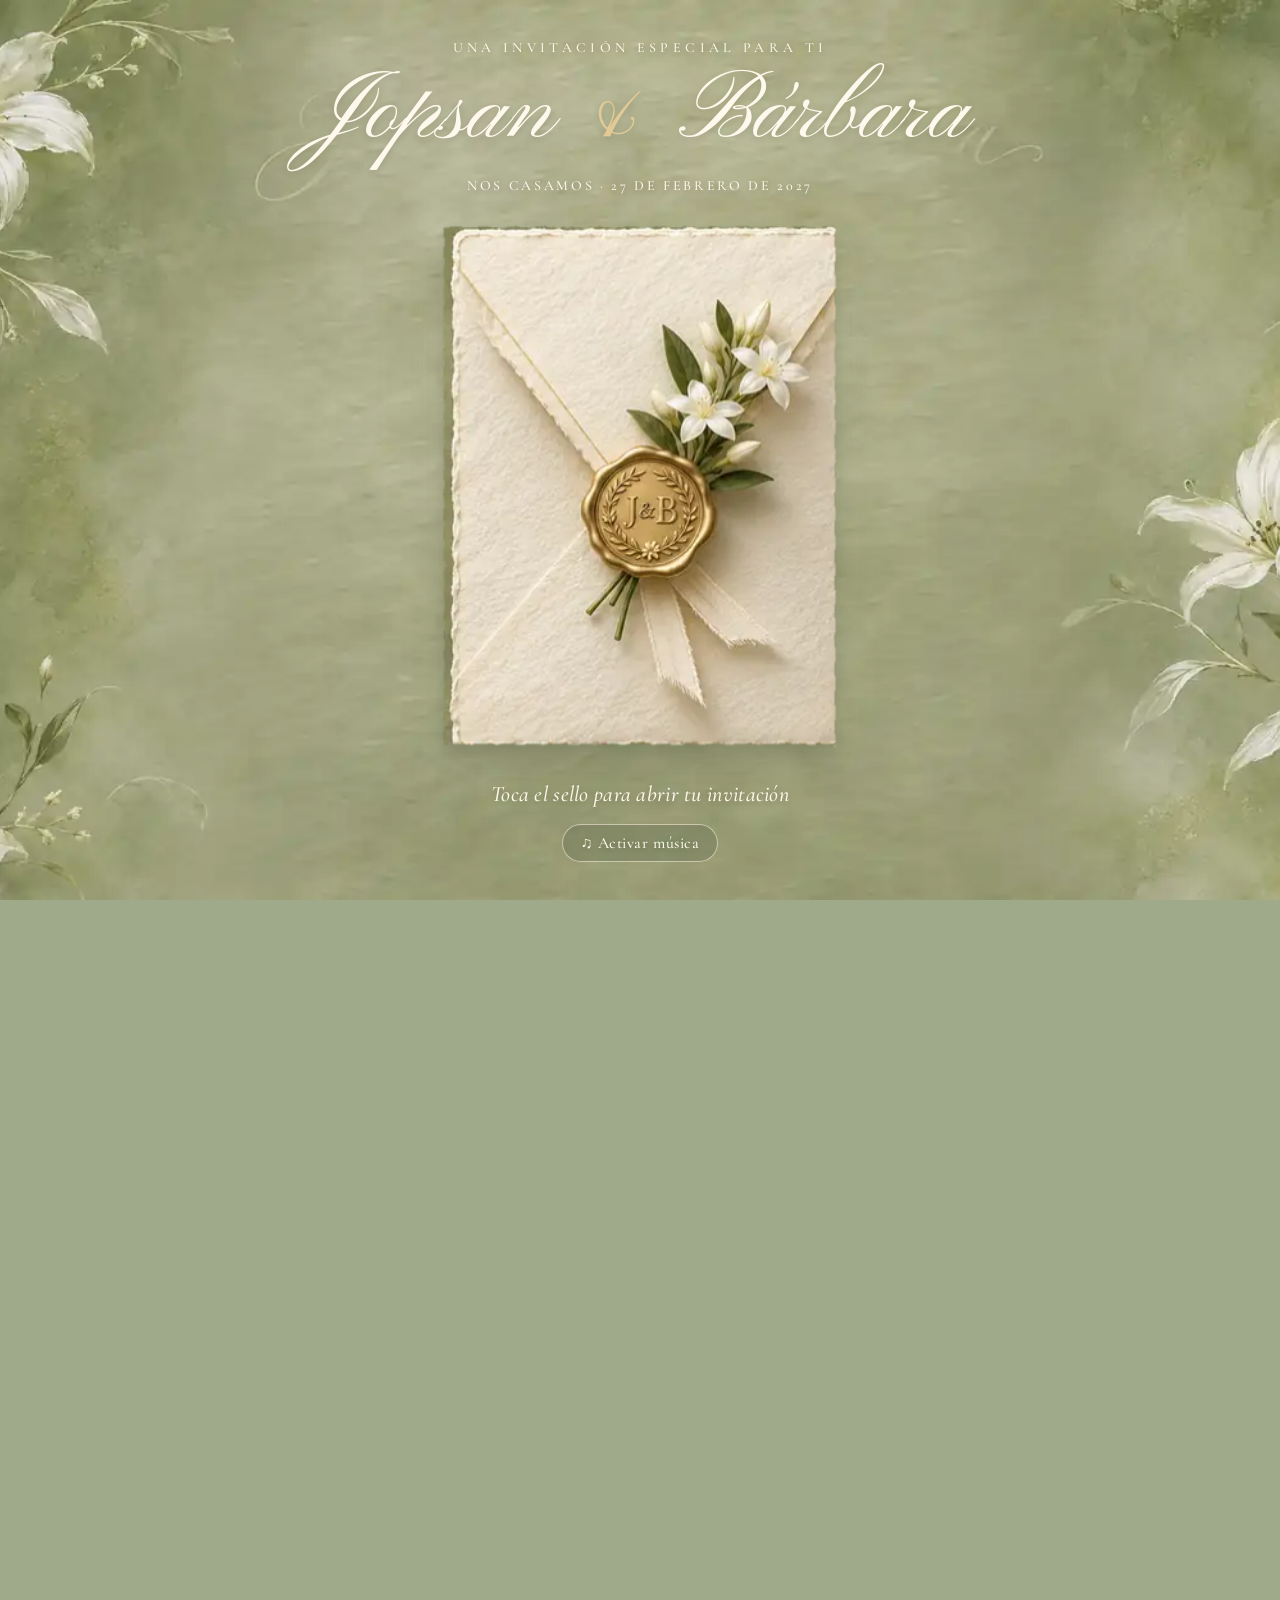
==== index.html @ 37ad4e8c "Publicar sobre cinematográfico + Herbario en inicio, activar formularios y estrenar imagen social ap" ====
<!DOCTYPE html>
<html lang="es" class="sobre-prototipo sobre-bloqueado-html">
<head>
  <meta charset="UTF-8" />
  <meta name="viewport" content="width=device-width, initial-scale=1.0" />
  <!-- Evitar el flash de capas/vector y de tipografía antes de cargar la fotografía. -->
  <style>
    html.sobre-prototipo{background:#9eaa8a}
    html.sobre-prototipo:not(.sobre-visual-ready) body{visibility:hidden!important}
    .sobre-intro__floral{display:none!important}
  </style>
  <link rel="preload" as="image" href="assets/sobre-aprobado-fotografico.webp" fetchpriority="high">
  <link rel="preload" as="image" href="assets/sobre-fondo-referencia.webp" fetchpriority="high">
  <script>
    (() => {
      const root = document.documentElement;
      document.addEventListener('DOMContentLoaded', () => {
        let shown = false;
        const reveal = (photoOk) => {
          if (shown) return;
          shown = true;
          if (!photoOk) root.classList.add('sobre-photo-missing');
          root.classList.add('sobre-visual-ready');
          window.dispatchEvent(new Event('sobre-visual-ready'));
        };
        const loadImage = (src) => new Promise(resolve => {
          const image = new Image();
          image.onload = () => resolve(true);
          image.onerror = () => resolve(false);
          image.src = src;
          if (image.complete && image.naturalWidth) resolve(true);
        });
        const fonts = document.fonts
          ? document.fonts.load('400 72px "Pinyon Script"', 'Jopsan Bárbara').catch(() => null)
          : Promise.resolve();
        const timeout = window.setTimeout(() => reveal(false), 7000);
        Promise.all([
          loadImage('assets/sobre-aprobado-fotografico.webp'),
          loadImage('assets/sobre-fondo-referencia.webp'),
          fonts
        ]).then(([photoOk]) => {
          window.clearTimeout(timeout);
          reveal(photoOk);
        }).catch(() => {
          window.clearTimeout(timeout);
          reveal(false);
        });
      }, { once: true });
    })();
  </script>
  <meta name="theme-color" content="#65744c" />
  <meta name="description" content="Jopsan y Bárbara se casan el 27 de febrero de 2027 en Puerto Montt. Abre nuestra invitación y acompáñanos en este día especial." />
  <meta name="robots" content="index, follow" />
  <link rel="canonical" href="https://jopsan-barbara.github.io/">
  <meta property="og:type" content="website">
  <meta property="og:locale" content="es_CL">
  <meta property="og:title" content="Jopsan &amp; Bárbara · Nos casamos">
  <meta property="og:description" content="Jopsan y Bárbara · 27 de febrero de 2027 · Puerto Montt. Abre nuestra invitación de matrimonio.">
  <meta property="og:url" content="https://jopsan-barbara.github.io/">
  <meta property="og:image" content="https://jopsan-barbara.github.io/assets/imagen-social-jopsan-barbara-2027.jpg">
  <meta property="og:image:secure_url" content="https://jopsan-barbara.github.io/assets/imagen-social-jopsan-barbara-2027.jpg">
  <meta property="og:image:type" content="image/jpeg">
  <meta property="og:image:width" content="1254">
  <meta property="og:image:height" content="1254">
  <meta property="og:image:alt" content="Jopsan y Bárbara · Sobre marfil con flores blancas y sello dorado J&B · 27 de febrero, Puerto Montt">
  <meta name="twitter:card" content="summary_large_image">
  <meta name="twitter:title" content="Jopsan &amp; Bárbara · Nos casamos">
  <meta name="twitter:description" content="27 de febrero de 2027 · Domos de Chamiza · Puerto Montt">
  <meta name="twitter:image" content="https://jopsan-barbara.github.io/assets/imagen-social-jopsan-barbara-2027.jpg">
  <title>Jopsan &amp; Bárbara · Nuestra invitación</title>
  <link rel="preconnect" href="https://fonts.googleapis.com">
  <link rel="preconnect" href="https://fonts.gstatic.com" crossorigin>
  <link href="https://fonts.googleapis.com/css2?family=Cormorant+Garamond:ital,wght@0,400;0,500;0,600;1,400;1,500&family=DM+Sans:wght@400;500;600;700&family=Inter:wght@300;400;500;600&family=Pinyon+Script&display=swap" rel="stylesheet">
  <link rel="stylesheet" href="wedding-oliva.css?v=20261122-mobile-400-3">
  
  <link rel="stylesheet" href="texturas-oliva.css?v=20261122-texturas-1">
  <link rel="stylesheet" href="propuestas-2027.css?v=20261122-redisenio-4">
  <link rel="stylesheet" href="herbario-2027.css?v=20261123-countdown-facts-2">
  <link rel="stylesheet" href="timeline-sin-recuadros.css?v=20261122-hitos-2">
  <link rel="stylesheet" href="herbario-acuarela-2027.css?v=20261123-fotos-color-1">
  <link rel="stylesheet" href="herbario-fix-publicado-20261123.css?v=20261123-fotos-color-1">
  <link rel="stylesheet" href="rsvp-mejoras-20261123.css?v=2">
  <link rel="stylesheet" href="herbario-florales-prueba.css?v=20261123-fotos-color-1">
  <link rel="stylesheet" href="herbario-sobre-aprobado.css?v=20261123-oliva-fotografico-1">
  <link rel="stylesheet" href="sobre-invitacion.css?v=20261123-restaurado2">
  <link rel="stylesheet" href="sobre-musica.css?v=20261123-continuidad-1">
  <link rel="stylesheet" href="sobre-transicion-cinematica.css?v=20261123-kaboom-1">
</head>
<body class="oliva-theme propuesta-organica flower-test is-defined sobre-bloqueado">

  <section id="sobre-intro" class="sobre-intro" role="dialog" aria-modal="true" aria-labelledby="sobre-titulo">
    <div class="sobre-intro__botanics" aria-hidden="true">
      <span class="botanic--tl"></span><span class="botanic--tr"></span>
      <span class="botanic--bl"></span><span class="botanic--br"></span>
    </div>
    <div class="sobre-intro__content">
      <span class="sobre-intro__kicker">Una invitación especial para ti</span>
      <h2 id="sobre-titulo" class="sobre-intro__title">Jopsan <span>&amp;</span> Bárbara</h2>
      <p class="sobre-intro__date">Nos casamos · 27 de febrero de 2027</p>
      <button type="button" id="sobre-abrir" class="sobre-intro__button" aria-label="Abrir el sobre y descubrir la invitación">
        <span class="sobre-intro__scene" aria-hidden="true">
          <span class="sobre-intro__envelope-back"></span>
          <span class="sobre-intro__paper">
            <span class="sobre-intro__paper-small">Estás invitado</span>
            <span class="sobre-intro__paper-names">Jopsan &amp; Bárbara</span>
            <span class="sobre-intro__paper-date">27 · 02 · 2027</span>
          </span>
          <span class="sobre-intro__side-left"></span>
          <span class="sobre-intro__side-right"></span>
          <span class="sobre-intro__pocket"></span>
          <span class="sobre-intro__flap"></span>
          <svg class="sobre-intro__seams" viewBox="0 0 340 470" preserveAspectRatio="none" aria-hidden="true">
            <path d="M 4 5 L 170 259 L 336 5"/>
            <path d="M 4 465 L 170 259 L 336 465" opacity=".65"/>
          </svg>
          <span class="sobre-intro__ribbon"></span>
          <span class="sobre-intro__seal">J<span>&amp;</span>B</span>
        </span>
      </button>
      <p class="sobre-intro__help">Toca el sello para abrir tu invitación</p>
      <button type="button" id="sobre-musica-activar" class="sobre-intro__music-start" aria-pressed="false">♫ Activar música</button>
      <small id="sobre-musica-estado" class="sobre-intro__music-note" role="status" aria-live="polite" hidden></small>
      <audio id="sobre-musica-audio" src="assets/sobre-cancion-0230-0309.mp3" preload="auto" aria-label="Nuestra canción"></audio>
    </div>
    <!-- Segunda capa teatral: aparece solamente cuando el invitado abre el sello. -->
    <div class="sobre-cine" aria-hidden="true">
      <div class="sobre-cine__halo"></div>
      <div class="sobre-cine__card">
        <span class="sobre-cine__card-kicker">La invitación está abierta</span>
        <span class="sobre-cine__card-title">Jopsan &amp; Bárbara</span>
        <span class="sobre-cine__card-rule"></span>
        <span class="sobre-cine__card-date">27 de febrero de 2027</span>
        <span class="sobre-cine__card-place">Domos de Chamiza · Puerto Montt</span>
      </div>
      <div class="sobre-cine__wash"></div>
      <div class="sobre-cine__glint"></div>
      <span class="sobre-cine__leaf"></span><span class="sobre-cine__leaf"></span><span class="sobre-cine__leaf"></span>
      <span class="sobre-cine__leaf"></span><span class="sobre-cine__leaf"></span><span class="sobre-cine__leaf"></span>
    </div>
  </section>
  <button id="sobre-repetir" class="sobre-repetir" type="button" hidden>Volver al inicio y escuchar</button>
  <button id="sobre-musica-flotante" class="sobre-musica-flotante" type="button" aria-pressed="false" hidden>♫ Silenciar música</button>

  <a class="skip-link" href="#detalles">Saltar a los detalles</a>

  <header class="hero romantic-hero" id="inicio" data-watercolor-arch="ivory">
    <div class="floral-bouquet floral-bouquet--left" aria-hidden="true"></div>
    <div class="floral-bouquet floral-bouquet--right" aria-hidden="true"></div>
    <nav class="nav container" aria-label="Navegación principal">
      <a class="brand" href="#inicio">J &amp; B</a>
      <a class="nav-link" href="#rsvp">Confirmar</a>
    </nav>
    <div class="hero-content container reveal">
      <div class="hero-announcement">
        <p class="eyebrow">Nos casamos</p>
        <h1><span class="hero-name">Jopsan</span><span class="hero-amp">&amp;</span><span class="hero-name">Bárbara</span></h1>
        <svg class="hero-heart" viewBox="0 0 160 70" fill="none" stroke="#7b324a" stroke-width="2.1" stroke-linecap="round" stroke-linejoin="round" aria-hidden="true">
          <path d="M2 38h35M123 38h35" />
          <path d="M74 58C61 46 46 31 46 20c0-10 13-16 23-7 4 4 7 8 8 10 2-6 8-15 17-15 12 0 19 10 17 20-2 12-21 29-34 40" />
          <path d="M91 60C82 51 72 41 73 32c1-10 13-12 19-4 7-11 20-12 25-2 5 12-10 27-26 40" />
        </svg>
        <p class="date">27 · 02 · 2027</p><p class="hero-mininote">Puerto Montt · Chile</p>
      </div>
      <figure class="herb-portrait">
        <img class="herbario-cover-photo" src="assets/novios-portada.jpg" alt="Jopsan y Bárbara sonríen y muestran sus anillos frente a un paisaje nevado" width="1200" height="1600" decoding="async" fetchpriority="high" />
        <span class="herb-photo-paper" aria-hidden="true"></span>
      </figure>
      <div class="hero-countdown" aria-label="Cuenta regresiva para el matrimonio">
        <p class="hero-countdown-label">FALTA MUY POCO</p>
        <div class="countdown" id="countdown" role="timer" aria-live="off">
          <div><strong id="days">—</strong><span>Días</span></div>
          <div><strong id="hours">--</strong><span>Horas</span></div>
          <div><strong id="minutes">--</strong><span>Minutos</span></div>
          <div><strong id="seconds">--</strong><span>Segundos</span></div>
        </div>
      </div>
      <a class="button button-light" href="#detalles">Ver invitación <span aria-hidden="true">›</span></a>
    </div>
  </header>

  <main>
    <section class="memories-strip" aria-label="Recuerdos de Jopsan y Bárbara" data-watercolor-arch="foliage">
    <div class="floral-bouquet floral-bouquet--left" aria-hidden="true"></div>
    <div class="floral-bouquet floral-bouquet--right" aria-hidden="true"></div>
      <div class="container memories-heading">
        <div class="memories-heading-text"><p>UN POQUITO DE NUESTRA HISTORIA</p><span>Recuerdos que nos trajeron hasta aquí</span></div>
        <div class="memories-controls" aria-label="Controles del carrusel">
          <span class="memories-counter" id="memories-counter" aria-label="Fotografía 1 de 15">01 / 15</span>
          <button id="memories-prev" class="memories-arrow" type="button" aria-label="Fotografía anterior">‹</button>
          <button id="memories-next" class="memories-arrow" type="button" aria-label="Fotografía siguiente">›</button>
        </div>
      </div>
      <div class="memories-viewport" id="memories-viewport" aria-label="Galería de 15 fotografías de Jopsan y Bárbara" aria-roledescription="carrusel" tabindex="0">
        <div class="memories-track" id="memories-track">
          <figure class="memory-slide"><img src="assets/galeria-2027/recuerdo-01.webp?v=galeria-20261123-fotos-15-2" alt="Jopsan y Bárbara junto a un estanque rodeado de árboles" loading="lazy"></figure>
        </div>
      </div>
    </section>
    <div class="herb-paper-seam" aria-hidden="true"></div>
    <section class="section celebration" id="detalles" data-watercolor-arch="champagne">
    <div class="floral-bouquet floral-bouquet--left" aria-hidden="true"></div>
    <div class="floral-bouquet floral-bouquet--right" aria-hidden="true"></div>
      <div class="container celebration-layout">
        <div class="celebration-story">
          <p class="section-kicker">NUESTRA CELEBRACIÓN</p>
          <h2>Hay momentos <em>que merecen</em> compartirse</h2>
          <p class="celebration-copy">Comenzamos una nueva etapa y queremos celebrarla contigo. Nos reuniremos en un lugar muy especial para compartir una jornada llena de cariño, recuerdos y alegría.</p>
          <div class="celebration-facts" aria-label="Datos importantes de la celebración">
            <div><span class="fact-label">CUÁNDO</span><strong>Sábado 27 de febrero de 2027</strong></div>
            <div><span class="fact-label">A QUÉ HORA</span><strong>14:30 horas en punto</strong></div>
            <div><span class="fact-label">DÓNDE</span><strong><a class="fact-location-link" href="https://www.google.com/maps?cid=12030986361994660565" target="_blank" rel="noopener noreferrer">Domos de Chamiza, Puerto Montt, Chile.</a></strong></div>
          </div>
          <a class="button celebrate-cta" href="#rsvp">Confirmar mi asistencia</a>
        </div>
        <div class="celebration-location">
          <div class="location-card">
            <p class="location-eyebrow">TE ESPERAMOS AQUÍ</p>
            <h3>Domos de Chamiza</h3>
            <p>Puerto Montt, Chile</p>
            <div class="map-preview">
              <iframe title="Mapa de Domos de Chamiza, Puerto Montt" loading="lazy" referrerpolicy="no-referrer-when-downgrade" src="https://www.google.com/maps?q=Domos%20de%20Chamiza%2C%20Puerto%20Montt%2C%20Chile&amp;output=embed"></iframe>
            </div>
            <a class="map-cta" href="https://www.google.com/maps?cid=12030986361994660565" target="_blank" rel="noopener noreferrer"><span aria-hidden="true">⌖</span> Abrir mapa y cómo llegar <span aria-hidden="true">↗</span></a>
          </div>
        </div>
      </div>
    </section>

    <div class="herb-paper-seam herb-paper-seam--sage" aria-hidden="true"></div>
    <section class="section timing" id="cronograma" aria-label="Nuestro gran día" data-watercolor-arch="foliage">
    <div class="floral-bouquet floral-bouquet--left" aria-hidden="true"></div>
    <div class="floral-bouquet floral-bouquet--right" aria-hidden="true"></div><div class="container narrow center"><p class="section-kicker">NUESTRO GRAN DÍA</p><h2 class="timing-title">El día que siempre recordaremos</h2><p class="timing-intro">Te esperamos el sábado 27 de febrero a las 14:30 h en Domos de Chamiza.</p></div><div class="timeline"><svg class="timeline-path" viewBox="0 0 440 940" preserveAspectRatio="none" aria-hidden="true"><path d="M220 40 C420 80 420 200 220 230 S20 380 220 420 S420 580 220 610 S20 770 220 800 L220 900" /></svg><ol><li class="timeline-item reveal"><div class="moment-icon"><svg class="" viewBox="0 0 56 56" fill="none" stroke="currentColor" stroke-width="1.5" stroke-linecap="round" stroke-linejoin="round" aria-hidden="true"><path d="M12 44V19l16-9 16 9v25M8 44h40M23 44V29h10v15M19 21h1m16 0h1"/><path d="M7 13l4 2m34 0 4-2M28 3v3"/></svg></div><div class="moment-copy"><span class="moment-number">01</span><h3>Llegada de los invitados</h3><p>14:30 h</p></div></li>
<li class="timeline-item reveal"><div class="moment-icon"><svg class="" viewBox="0 0 56 56" fill="none" stroke="currentColor" stroke-width="1.5" stroke-linecap="round" stroke-linejoin="round" aria-hidden="true"><circle cx="21" cy="31" r="12"/><circle cx="35" cy="31" r="12"/><path d="m16 14 5-6 5 6-5 5-5-5Z"/></svg></div><div class="moment-copy"><span class="moment-number">02</span><h3>Inicio de la ceremonia</h3><p>15:15 h</p></div></li>
<li class="timeline-item reveal"><div class="moment-icon"><svg class="" viewBox="0 0 56 56" fill="none" stroke="currentColor" stroke-width="1.5" stroke-linecap="round" stroke-linejoin="round" aria-hidden="true"><path d="m13 8 16 4-7 19c-6 3-12 0-12-6l3-17Zm23 1 13 4-6 17c-5 3-11 0-11-6l4-15ZM16 32l-3 14m-6-1 12 3m18-16-3 13m-5-2 12 4M28 4l-1 4m5-3 1 3"/></svg></div><div class="moment-copy"><span class="moment-number">03</span><h3>Bienvenida, inicio del cóctel y discursos</h3><p>16:15 h</p></div></li>
<li class="timeline-item reveal"><div class="moment-icon"><svg class="" viewBox="0 0 56 56" fill="none" stroke="currentColor" stroke-width="1.5" stroke-linecap="round" stroke-linejoin="round" aria-hidden="true"><circle cx="30" cy="28" r="17"/><circle cx="30" cy="28" r="11"/><path d="M6 9v15m5-15v15M6 18h5M9 24v23M51 9v38M51 9c-5 4-5 13 0 16"/></svg></div><div class="moment-copy"><span class="moment-number">04</span><h3>Inicio de la parrillada, comida y autoservicio</h3><p>18:00 h</p></div></li>
<li class="timeline-item reveal"><div class="moment-icon"><svg class="" viewBox="0 0 56 56" fill="none" stroke="currentColor" stroke-width="1.5" stroke-linecap="round" stroke-linejoin="round" aria-hidden="true"><circle cx="30" cy="28" r="17"/><circle cx="30" cy="28" r="11"/><path d="M6 9v15m5-15v15M6 18h5M9 24v23M51 9v38M51 9c-5 4-5 13 0 16"/></svg></div><div class="moment-copy"><span class="moment-number">05</span><h3>Todos a la mesa, bendición y ¡a comer!</h3><p>18:30 h</p></div></li>
<li class="timeline-item reveal"><div class="moment-icon"><svg class="" viewBox="0 0 56 56" fill="none" stroke="currentColor" stroke-width="1.5" stroke-linecap="round" stroke-linejoin="round" aria-hidden="true"><path d="M22 38V12l22-5v25M22 19l22-5"/><ellipse cx="16" cy="39" rx="6" ry="5"/><ellipse cx="38" cy="33" rx="6" ry="5"/><path d="m7 10 2 3 4 1-4 2-2 4-1-4-3-2 3-1Z"/></svg></div><div class="moment-copy"><span class="moment-number">06</span><h3>¡Baile y merequetengue!</h3><p>20:30 h</p></div></li>
<li class="timeline-item reveal"><div class="moment-icon"><svg class="" viewBox="0 0 56 56" fill="none" stroke="currentColor" stroke-width="1.5" stroke-linecap="round" stroke-linejoin="round" aria-hidden="true"><path d="M12 44V19l16-9 16 9v25M8 44h40M23 44V29h10v15M19 21h1m16 0h1"/><path d="M7 13l4 2m34 0 4-2M28 3v3"/></svg></div><div class="moment-copy"><span class="moment-number">07</span><h3>Fin de la fiesta. ¡Calabaza!</h3><p>00:00 h · domingo 28</p></div></li></ol></div></section>
    <div class="herb-paper-seam" aria-hidden="true"></div>
    <section class="section dress reveal" data-watercolor-arch="ivory">
    <div class="floral-bouquet floral-bouquet--left" aria-hidden="true"></div>
    <div class="floral-bouquet floral-bouquet--right" aria-hidden="true"></div>
      <div class="container narrow center">
        <p class="section-kicker">DRESS CODE</p>

        <h2>Formal</h2>
        <p>Reservamos el blanco y sus tonos similares para la novia. También te pedimos evitar el rojo.</p>
        <ul class="reserved-palette" aria-label="Colores que solicitamos evitar">
          <li><span style="--swatch:#ffffff"></span>Blanco</li><li><span style="--swatch:#fffff0"></span>Marfil</li><li><span style="--swatch:#fff4d6"></span>Crema</li><li><span style="--swatch:#f1e8d5"></span>Crudo</li><li><span style="--swatch:#eee1cb"></span>Beige claro</li><li><span style="--swatch:#f2e6d0"></span>Champán claro</li><li><span style="--swatch:#b83236"></span>Rojo</li>
        </ul><p>Te recomendamos llevar ropa cómoda para cambiarte después, en la fiesta.</p>

      </div>
    </section>

    <div class="herb-paper-seam herb-paper-seam--sage" aria-hidden="true"></div>
    <section class="section playlist reveal" data-watercolor-arch="blush">
    <div class="floral-bouquet floral-bouquet--left" aria-hidden="true"></div>
    <div class="floral-bouquet floral-bouquet--right" aria-hidden="true"></div>
      <div class="container split align-center playlist-layout">
        <div>
          <p class="section-kicker">LA BANDA SONORA</p>
          <h2>Ayúdanos a llenar la pista</h2>
          <p>Cuéntanos: ¿qué canción no puede faltar? Queremos que esta celebración también suene a ti.</p>
        </div>
        <div class="song-card"><p class="song-card-heading">TU CANCIÓN PARA LA FIESTA</p>
        <form class="wedding-form" id="song-form" data-kind="public-song">
  <label class="field" for="song-name"><span class="field-label">Canción y artista</span>
    <input id="song-name" name="song" type="text" maxlength="200" placeholder="¿Cuál no puede faltar?" required>
  </label>
  <button class="form-submit" type="submit">Enviar canción</button>
  <p class="form-status" role="status" aria-live="polite"></p>
  <a class="form-backup" hidden target="_blank" rel="noopener noreferrer">Abrir formulario alternativo</a>
</form>
        </div>
      </div>
    </section>

    <div class="herb-paper-seam" aria-hidden="true"></div>
    <section class="section gifts" id="regalos" aria-labelledby="gift-heading" data-watercolor-arch="foliage">
    <div class="floral-bouquet floral-bouquet--left" aria-hidden="true"></div>
    <div class="floral-bouquet floral-bouquet--right" aria-hidden="true"></div>
<div class="gift-intro"><h2 id="gift-heading">Regalos</h2><p>Si quieres hacernos un regalo, preparamos esta lista de deseos con mucho cariño:</p></div>
<div class="catalog" id="gift-catalog"><article class="gift" data-index="0"><div class="illustration"><img src="assets/gifts/teatro-sidney.webp" alt="" loading="lazy" decoding="async" width="520" height="520"></div><div class="gift-caption"><h3>Dos entradas al teatro de Sídney</h3><strong>$200.000</strong></div><div class="actions"><a class="pay" data-pay="teatro-sidney" hidden target="_blank" rel="noopener noreferrer">Regalar con Mercado Pago</a><a class="transfer" data-transfer="0" href="#datos-transferencia" aria-label="Transferir $200.000 por Dos entradas al teatro de Sídney">Prefiero transferir <span aria-hidden="true">→</span></a></div></article>
<article class="gift" data-index="1"><div class="illustration"><img src="assets/gifts/sillon.webp" alt="" loading="lazy" decoding="async" width="520" height="520"></div><div class="gift-caption"><h3>Un sillón mediano para la casa</h3><strong>$150.000</strong></div><div class="actions"><a class="pay" data-pay="sillon" hidden target="_blank" rel="noopener noreferrer">Regalar con Mercado Pago</a><a class="transfer" data-transfer="1" href="#datos-transferencia" aria-label="Transferir $150.000 por Un sillón mediano para la casa">Prefiero transferir <span aria-hidden="true">→</span></a></div></article>
<article class="gift" data-index="2"><div class="illustration"><img src="assets/gifts/masajes.webp" alt="" loading="lazy" decoding="async" width="520" height="520"></div><div class="gift-caption"><h3>Un día de masajes descontracturantes después de la prueba de vestidos</h3><strong>$120.000</strong></div><div class="actions"><a class="pay" data-pay="masajes" hidden target="_blank" rel="noopener noreferrer">Regalar con Mercado Pago</a><a class="transfer" data-transfer="2" href="#datos-transferencia" aria-label="Transferir $120.000 por Un día de masajes descontracturantes después de la prueba de vestidos">Prefiero transferir <span aria-hidden="true">→</span></a></div></article>
<article class="gift" data-index="3"><div class="illustration"><img src="assets/gifts/cena.webp" alt="" loading="lazy" decoding="async" width="520" height="520"></div><div class="gift-caption"><h3>Una cena romántica</h3><strong>$110.000</strong></div><div class="actions"><a class="pay" data-pay="cena" hidden target="_blank" rel="noopener noreferrer">Regalar con Mercado Pago</a><a class="transfer" data-transfer="3" href="#datos-transferencia" aria-label="Transferir $110.000 por Una cena romántica">Prefiero transferir <span aria-hidden="true">→</span></a></div></article>
<article class="gift" data-index="4"><div class="illustration"><img src="assets/gifts/bencina.webp" alt="" loading="lazy" decoding="async" width="520" height="520"></div><div class="gift-caption"><h3>Medio estanque de bencina</h3><strong>$100.000</strong></div><div class="actions"><a class="pay" data-pay="bencina" hidden target="_blank" rel="noopener noreferrer">Regalar con Mercado Pago</a><a class="transfer" data-transfer="4" href="#datos-transferencia" aria-label="Transferir $100.000 por Medio estanque de bencina">Prefiero transferir <span aria-hidden="true">→</span></a></div></article>
<article class="gift" data-index="5"><div class="illustration"><img src="assets/gifts/baby-doll.webp" alt="" loading="lazy" decoding="async" width="520" height="520"></div><div class="gift-caption"><h3>Un baby doll de Victoria’s Secret para la luna de miel</h3><strong>$90.000</strong></div><div class="actions"><a class="pay" data-pay="baby-doll" hidden target="_blank" rel="noopener noreferrer">Regalar con Mercado Pago</a><a class="transfer" data-transfer="5" href="#datos-transferencia" aria-label="Transferir $90.000 por Un baby doll de Victoria’s Secret para la luna de miel">Prefiero transferir <span aria-hidden="true">→</span></a></div></article>
<article class="gift" data-index="6"><div class="illustration"><img src="assets/gifts/princesa-alba.webp" alt="" loading="lazy" decoding="async" width="520" height="520"></div><div class="gift-caption"><h3>Un meet &amp; greet con Princesa Alba para Barby</h3><strong>$85.000</strong></div><div class="actions"><a class="pay" data-pay="princesa-alba" hidden target="_blank" rel="noopener noreferrer">Regalar con Mercado Pago</a><a class="transfer" data-transfer="6" href="#datos-transferencia" aria-label="Transferir $85.000 por Un meet &amp; greet con Princesa Alba para Barby">Prefiero transferir <span aria-hidden="true">→</span></a></div></article>
<article class="gift" data-index="7"><div class="illustration"><img src="assets/gifts/comida-kimberly.webp" alt="" loading="lazy" decoding="async" width="520" height="520"></div><div class="gift-caption"><h3>Un saco de comida para Kimberly Alejandra, la perra de la casa</h3><strong>$80.000</strong></div><div class="actions"><a class="pay" data-pay="comida-kimberly" hidden target="_blank" rel="noopener noreferrer">Regalar con Mercado Pago</a><a class="transfer" data-transfer="7" href="#datos-transferencia" aria-label="Transferir $80.000 por Un saco de comida para Kimberly Alejandra, la perra de la casa">Prefiero transferir <span aria-hidden="true">→</span></a></div></article>
<article class="gift" data-index="8"><div class="illustration"><img src="assets/gifts/zapatillas-luces.webp" alt="" loading="lazy" decoding="async" width="520" height="520"></div><div class="gift-caption"><h3>Un par de zapatillas con luces para Barby y Jopsan (¡sueño de infancia!)</h3><strong>$75.000</strong></div><div class="actions"><a class="pay" data-pay="zapatillas-luces" hidden target="_blank" rel="noopener noreferrer">Regalar con Mercado Pago</a><a class="transfer" data-transfer="8" href="#datos-transferencia" aria-label="Transferir $75.000 por Un par de zapatillas con luces para Barby y Jopsan (¡sueño de infancia!)">Prefiero transferir <span aria-hidden="true">→</span></a></div></article>
<article class="gift" data-index="9"><div class="illustration"><img src="assets/gifts/lena.webp" alt="" loading="lazy" decoding="async" width="520" height="520"></div><div class="gift-caption"><h3>Tres varas de leña</h3><strong>$70.000</strong></div><div class="actions"><a class="pay" data-pay="lena" hidden target="_blank" rel="noopener noreferrer">Regalar con Mercado Pago</a><a class="transfer" data-transfer="9" href="#datos-transferencia" aria-label="Transferir $70.000 por Tres varas de leña">Prefiero transferir <span aria-hidden="true">→</span></a></div></article>
<article class="gift" data-index="10"><div class="illustration"><img src="assets/gifts/boxers.webp" alt="" loading="lazy" decoding="async" width="520" height="520"></div><div class="gift-caption"><h3>Bóxers del Rayo McQueen para la luna de miel</h3><strong>$60.000</strong></div><div class="actions"><a class="pay" data-pay="boxers" hidden target="_blank" rel="noopener noreferrer">Regalar con Mercado Pago</a><a class="transfer" data-transfer="10" href="#datos-transferencia" aria-label="Transferir $60.000 por Bóxers del Rayo McQueen para la luna de miel">Prefiero transferir <span aria-hidden="true">→</span></a></div></article>
<article class="gift" data-index="11"><div class="illustration"><img src="assets/gifts/catamaran.webp" alt="" loading="lazy" decoding="async" width="520" height="520"></div><div class="gift-caption"><h3>Un paseo romántico en catamarán</h3><strong>$50.000</strong></div><div class="actions"><a class="pay" data-pay="catamaran" hidden target="_blank" rel="noopener noreferrer">Regalar con Mercado Pago</a><a class="transfer" data-transfer="11" href="#datos-transferencia" aria-label="Transferir $50.000 por Un paseo romántico en catamarán">Prefiero transferir <span aria-hidden="true">→</span></a></div></article></div>

<section class="bank-section" id="datos-transferencia" aria-labelledby="bankheading" data-watercolor-arch="champagne">
    <div class="floral-bouquet floral-bouquet--left" aria-hidden="true"></div>
    <div class="floral-bouquet floral-bouquet--right" aria-hidden="true"></div><div class="bank-wrap"><div class="bank-intro"><div class="gift-kicker">Otra forma de regalar</div><h2 id="bankheading" style="font-size:clamp(1.95rem,3vw,2.65rem)!important;line-height:1.15!important;text-wrap:balance;">También puedes hacernos un regalo directamente en nuestra cuenta del valor que tu elijas.</h2><div id="selection" class="selection" aria-live="polite"></div></div><div class="bank-card"><h3>Datos para transferencia</h3><dl id="bank-details"><div><dt>Nombre</dt><dd>Bárbara Maldonado</dd></div><div><dt>RUT</dt><dd>20624217-5</dd></div><div><dt>Banco</dt><dd>BancoEstado</dd></div><div><dt>Tipo de cuenta</dt><dd>Cuenta Vista (CuentaRUT)</dd></div><div><dt>N° de cuenta</dt><dd>20624217</dd></div><div><dt>Correo</dt><dd>Bamh.3003@gmail.com</dd></div></dl><button class="copy" id="copy-bank" type="button">▢ &nbsp; Copiar datos bancarios</button><p class="feedback" id="copy-bank-status" role="status"></p></div></div></section>
</section>
<script src="gifts.js?v=20261123-minimal-regalos-1" defer></script>

    <div class="herb-paper-seam" aria-hidden="true"></div>
    <section class="section rsvp" id="rsvp" data-watercolor-arch="ivory">
    <div class="floral-bouquet floral-bouquet--left" aria-hidden="true"></div>
    <div class="floral-bouquet floral-bouquet--right" aria-hidden="true"></div>
      <div class="container rsvp-layout reveal">
        <div class="rsvp-intro">
          <p class="section-kicker">CONFIRMACIÓN INDIVIDUAL</p>
          <h2 id="guest-title">¿Nos acompañas?</h2>
          <p id="guest-copy">Cuéntanos si podrás acompañarnos antes del <strong>31 de enero de 2027</strong>.</p>
        </div>
        <div class="form-shell">
  <form class="wedding-form" id="rsvp-form" data-kind="public-rsvp">
    <fieldset>
      <legend>¿Asistirás al matrimonio?</legend>
      <div class="choices">
        <label class="choice"><input type="radio" name="attends" value="Sí" required><span>Sí, asistiré</span></label>
        <label class="choice"><input type="radio" name="attends" value="No" required><span>No podré asistir</span></label>
      </div>
    </fieldset>
    <label class="field" for="rsvp-fullname"><span class="field-label">Nombre y apellido</span>
      <input id="rsvp-fullname" type="text" name="fullName" maxlength="200" autocomplete="name" placeholder="Escribe tu nombre completo" required>
    </label>
    <label class="field dietary-field" data-dietary-question for="rsvp-diet">
      <span class="field-label">¿Tienes alguna alergia o restricción alimentaria?</span>
      <span class="field-help">Si asistirás y no tienes restricciones, escribe «Ninguna».</span>
      <textarea id="rsvp-diet" name="diet" rows="3" maxlength="1000" placeholder="Ej.: alergia a los frutos secos, alimentación vegetariana..."></textarea>
    </label>
    <p class="rsvp-individual-note">La invitación es individual y no incluye niños, salvo que los novios te hayan indicado expresamente lo contrario. Gracias por comprender.</p>
    <button class="form-submit" type="submit">Enviar confirmación</button>
    <p class="form-status" role="status" aria-live="polite"></p>
    <a class="post-confirm-link" href="#regalos" hidden>Regresar a ver la página <span aria-hidden="true">→</span></a>
    <a class="form-backup" hidden target="_blank" rel="noopener noreferrer">Abrir formulario alternativo</a>
  </form>
  <noscript><p class="form-hint">Activa JavaScript para enviar tu respuesta.</p></noscript>
</div>
      </div>
    </section>

    <div class="herb-paper-seam herb-paper-seam--sage" aria-hidden="true"></div>
    <section class="section faq reveal" data-watercolor-arch="blush">
    <div class="floral-bouquet floral-bouquet--left" aria-hidden="true"></div>
    <div class="floral-bouquet floral-bouquet--right" aria-hidden="true"></div>
      <div class="container narrow">
        <p class="section-kicker center">INFORMACIÓN ÚTIL</p>
        <h2 class="center">Preguntas frecuentes</h2>
        <details>
          <summary>¿Puedo asistir con acompañante?</summary>
          <p>No. La invitación es individual, salvo que los novios te hayan indicado expresamente lo contrario. Te pedimos que lo comprendas y agradecemos mucho tu respeto por esta decisión.</p>
        </details>
        <details>
          <summary>¿Habrá estacionamiento?</summary>
          <p>Sí, el lugar cuenta con estacionamiento.</p>
        </details>
        <details>
          <summary>¿Hasta cuándo puedo confirmar?</summary>
          <p>Hasta el 31 de enero de 2027 a las 23:59, hora de Chile.</p>
        </details>
        <details>
          <summary>¿Puedo llevar a mis hijos?</summary>
          <p>Hemos organizado una celebración solo para adultos, por lo que esta vez no podremos recibir niños. Agradecemos mucho tu cariño y comprensión para acompañarnos en este día tan especial.</p>
        </details>
        <details>
          <summary>¿Qué hago si confirmé y después no puedo asistir?</summary>
          <p>Sabemos que pueden surgir imprevistos. Si finalmente no puedes acompañarnos, te pedimos que avises a los novios lo antes posible, ya que los cupos son limitados y eso nos ayudará a organizar mejor la celebración. ¡Muchas gracias!</p>
        </details>
        <details>
          <summary>¿Hay piscina?</summary>
          <p>¡Sí! El lugar cuenta con piscina. Si quieres utilizarla, recuerda llevar traje de baño, toalla, sandalias y todos los accesorios que necesites para disfrutarla cómodamente.</p>
        </details>
      </div>
    </section>
  </main>

  <footer class="footer">
    <div class="container center">
      <p class="footer-names">Jopsan & Bárbara</p>
      <p>Puerto Montt, 27 de febrero de 2027</p>
    </div>
  </footer>

  <script src="script.js?v=itinerario-1430"></script>
  <script src="gallery-data.js?v=galeria-20261123-fotos-15-2" defer></script>
  <script src="propuestas-assets.js?v=20261122-1" defer></script>
  <script src="gallery.js?v=galeria-15-nueva-2-fix-rutas" defer></script>
  <script src="forms-inline.js?v=20261124-publicacion-herbario-1" data-wedding-forms defer></script>
  <script src="sobre-musica.js?v=20261123-limpieza-1"></script>
  <script src="sobre-invitacion.js?v=20261123-kaboom-1"></script>
</body>
</html>
---- wedding-oliva.css ----
/* Jopsan & Bárbara — Paquete de estilos Oliva 2026-11-22.
   Orden consolidado a partir de hojas existentes; las fuentes permanecen en el repositorio.
   Editar fuentes y regenerar este archivo para cambios posteriores. */

/* ===== styles.css ===== */
:root {
  --bg: #f7f2ee;
  --paper: #fffdfb;
  --ink: #1e1b19;
  --muted: #746a64;
  --line: #dfd3cb;
  --accent: #6c5448;
  --max: 1120px;
}

* { box-sizing: border-box; }
html { scroll-behavior: smooth; }
body {
  margin: 0;
  font-family: 'Inter', sans-serif;
  color: var(--ink);
  background: var(--bg);
  line-height: 1.65;
}

a { color: inherit; }
.container { width: min(calc(100% - 40px), var(--max)); margin: 0 auto; }
.narrow { max-width: 720px; }
.center { text-align: center; }
.section { padding: 92px 0; }
.section-kicker, .eyebrow {
  font-size: 0.73rem;
  letter-spacing: .22em;
  font-weight: 600;
  margin: 0 0 20px;
}

h1, h2, h3, .footer-names {
  font-family: 'Cormorant Garamond', serif;
  font-weight: 500;
  line-height: 1;
  margin-top: 0;
}

h1 { font-size: clamp(4rem, 12vw, 8rem); margin-bottom: 18px; }
h1 span { font-style: italic; font-weight: 400; }
h2 { font-size: clamp(2.7rem, 7vw, 4.8rem); margin-bottom: 24px; }
h3 { font-size: 2.6rem; margin-bottom: 24px; }
p { color: var(--muted); }
.big { font-size: 1.1rem; color: var(--ink); }

.hero {
  min-height: 100svh;
  position: relative;
  display: flex;
  flex-direction: column;
  color: white;
  background:
    linear-gradient(180deg, rgba(20,16,14,.18), rgba(20,16,14,.48)),
    radial-gradient(circle at 30% 25%, #a98d7d, #5d4940 65%, #2a2421);
  overflow: hidden;
}
.hero::after {
  content: '';
  position: absolute;
  width: 420px;
  height: 420px;
  border: 1px solid rgba(255,255,255,.22);
  border-radius: 50%;
  right: -150px;
  top: 16%;
}
.hero-overlay { position: absolute; inset: 0; background: linear-gradient(90deg, rgba(0,0,0,.12), transparent); }
.nav { position: relative; z-index: 2; display:flex; justify-content:space-between; align-items:center; padding:28px 0; }
.brand { text-decoration:none; font-family:'Cormorant Garamond',serif; font-size:1.8rem; }
.nav-link { text-decoration:none; border-bottom:1px solid rgba(255,255,255,.6); padding-bottom:4px; }
.hero-content { position: relative; z-index:2; margin:auto; padding:80px 0 110px; text-align:center; }
.hero-content p { color: rgba(255,255,255,.86); }
.date { letter-spacing:.2em; font-size:.95rem; }
.hero-copy { font-size:1.05rem; margin-bottom:34px; }

.button {
  display:inline-block;
  text-decoration:none;
  padding:14px 24px;
  border-radius:999px;
  font-size:.82rem;
  letter-spacing:.08em;
  font-weight:600;
  transition:.25s ease;
}
.button-light { border:1px solid rgba(255,255,255,.7); color:white; }
.button-light:hover { background:white; color:var(--ink); }
.button-dark { background:var(--ink); color:white; }
.button-dark:hover { transform: translateY(-2px); }
.disabled { opacity:.45; pointer-events:none; }

.intro { background:var(--paper); }
.countdown-section { border-top:1px solid var(--line); border-bottom:1px solid var(--line); }
.countdown { display:grid; grid-template-columns:repeat(4,1fr); gap:18px; max-width:760px; margin:38px auto 0; }
.countdown div { text-align:center; padding:24px 10px; border-left:1px solid var(--line); }
.countdown div:first-child { border-left:0; }
.countdown strong { display:block; font-family:'Cormorant Garamond',serif; font-size:3.2rem; font-weight:500; }
.countdown span { font-size:.72rem; text-transform:uppercase; letter-spacing:.14em; color:var(--muted); }

.split { display:grid; grid-template-columns:1fr 1fr; gap:28px; }
.align-center { align-items:center; }
.card { background:var(--paper); border:1px solid var(--line); padding:46px; min-height:360px; }
.text-link { display:inline-block; margin-top:20px; text-decoration:none; border-bottom:1px solid currentColor; padding-bottom:3px; }

.dress { background:#efe4dd; }
.palette { display:flex; justify-content:center; gap:12px; margin-top:34px; }
.palette span { width:50px; height:50px; border-radius:50%; background:var(--c); border:1px solid rgba(0,0,0,.08); }
.playlist { background:var(--paper); }
.gifts { border-top:1px solid var(--line); }
.rsvp { background:#2d2724; color:white; }
.rsvp p { color:rgba(255,255,255,.72); }
.rsvp .button-dark { background:white; color:var(--ink); }

.faq details { border-top:1px solid var(--line); padding:22px 0; }
.faq details:last-child { border-bottom:1px solid var(--line); }
.faq summary { cursor:pointer; font-weight:500; }
.faq details p { margin-bottom:0; }
.footer { padding:70px 0; background:var(--paper); border-top:1px solid var(--line); }
.footer-names { font-size:2.3rem; margin-bottom:8px; color:var(--ink); }

.reveal { opacity:0; transform:translateY(18px); transition:opacity .8s ease, transform .8s ease; }
.reveal.visible { opacity:1; transform:none; }

@media (max-width: 760px) {
  .section { padding:72px 0; }
  .container { width:min(calc(100% - 28px), var(--max)); }
  .split { grid-template-columns:1fr; }
  .card { padding:34px 26px; min-height:auto; }
  .countdown { gap:0; }
  .countdown strong { font-size:2.35rem; }
  .countdown span { font-size:.61rem; }
  .hero::after { width:300px; height:300px; right:-170px; }
}

/* Botánico contemporáneo: evolución de la estructura original. */
:root{--bg:#f6f2e9;--paper:#fcfaf5;--ink:#293c31;--muted:#62665f;--line:#d5d6c9;--accent:#754458;--sage:#e4e7d8;--lavender:#ddd1dd}
.hero{color:var(--ink);background:radial-gradient(ellipse at 20% 10%,#fffdf7 0%,transparent 55%),#f6f2e9;isolation:isolate}
.hero::after{display:none}
.hero-overlay{background:linear-gradient(110deg,transparent 25%,#fffdf744 55%,transparent);z-index:0}
.hero-leaf{position:absolute;width:clamp(220px,32vw,520px);height:100%;object-fit:contain;pointer-events:none;z-index:-1;opacity:.13;filter:blur(9px)}
.hero-leaf-left{left:-8%;top:3%;transform:rotate(30deg)}
.hero-leaf-right{right:-5%;top:-21%;transform:rotate(210deg)}
.hero-content p{color:var(--muted)}
.hero-content .eyebrow{color:var(--ink)}
h1 span,h2 em{color:var(--accent)}
h2{line-height:1.08}
h2 em{font-weight:400}
.nav-link{border:1px solid var(--ink);border-radius:999px;padding:6px 21px;font-size:.8rem}
.button-light{background:var(--accent);border:1px solid var(--accent);color:#fff}
.button-light:hover{background:#603448;color:#fff}
.button-dark{background:var(--ink)}
.button:focus-visible,a:focus-visible,summary:focus-visible{outline:2px solid var(--accent);outline-offset:6px}
.botanical-strip{display:grid;grid-template-columns:.8fr 1.2fr 1.2fr .85fr 1.2fr 1fr;height:clamp(85px,12vw,175px);overflow:hidden}
.tile{position:relative;overflow:hidden;border-right:2px solid var(--bg)}
.monogram{display:flex;align-items:center;justify-content:center;background:#66715b;color:#f8f4ec;font:clamp(30px,5vw,70px) 'Cormorant Garamond',serif}
.monogram span{font-size:.4em;font-style:italic;padding:0 4px}
.leaves{background:#d4dacb}
.leaves::before{content:'';position:absolute;inset:-55%;background:url('assets/leaf.svg') center/contain no-repeat;transform:rotate(25deg)}
.olive{background:#a9b09b}.olive::before{transform:rotate(200deg)}
.petals{background:radial-gradient(ellipse at 20% 95%,#a48b9f 0 24%,transparent 25%),radial-gradient(ellipse at 75% 95%,#c1aebe 0 35%,transparent 36%),radial-gradient(ellipse at 50% 0%,#e2d6df 0 50%,#beadbf 51%)}
.wine{background:#77495c;color:#f3eae9;display:grid;place-items:center}
.wine svg{width:45%;height:65%}
.blue{background:linear-gradient(140deg,#6f8390,#b9c3c7 45%,#84949e 70%,#c9d0cf)}
.intro{padding:85px 0;background:var(--paper)}
.intro h2{font-size:clamp(2.5rem,4.5vw,4.4rem)}
.countdown-section{background:var(--sage);padding:38px 0}
.countdown{margin-top:12px}
.countdown div{padding:8px}
.card{text-align:center;border-color:#b8a3ae;background:transparent;min-height:320px}
.card .section-kicker,.text-link{color:var(--accent)}
.dress{background:#e9e8de}
.rsvp{background:var(--lavender);color:var(--ink)}
.rsvp p{color:var(--muted)}
.rsvp .button-dark{background:var(--ink);color:#fff}
.footer{background:var(--ink)}.footer p{color:#f6f2e9}
.skip-link{position:fixed;left:15px;top:-90px;z-index:20;background:var(--paper);padding:12px}.skip-link:focus{top:15px}
.disabled{pointer-events:none}
.timing{background:var(--paper);overflow:hidden}
.timing-note{font-size:.75rem;letter-spacing:.03em;color:var(--accent);margin-top:20px}
.timeline{position:relative;max-width:600px;margin:50px auto 0;padding:0 25px}
.timeline ol{list-style:none;padding:0;margin:0;position:relative}
.timeline-path{position:absolute;left:12%;top:25px;width:76%;height:calc(100% - 50px);overflow:visible;pointer-events:none}
.timeline-path path{fill:none;stroke:#adb99c;stroke-width:1.5;stroke-dasharray:5 8}
.timeline-item{display:flex;align-items:center;gap:25px;min-height:180px;width:80%;position:relative}
.timeline-item:nth-child(even){margin-left:20%;flex-direction:row-reverse;text-align:right}
.moment-icon{width:88px;height:88px;flex:0 0 88px;border-radius:50%;background:var(--paper);display:grid;place-items:center;color:var(--accent);border:1px solid #ded8d1}
.moment-icon svg{width:52px;height:52px}
.moment-copy{background:var(--paper);padding:8px 0}
.moment-number{font-size:.65rem;letter-spacing:.18em;color:var(--accent)}
.moment-copy h3{font-size:2rem;margin:5px 0}
.moment-copy p{font-size:.78rem;margin:6px 0}
.reveal{opacity:1;transform:none}
.js-motion .reveal{opacity:0;transform:translateY(18px)}
.js-motion .reveal.visible{opacity:1;transform:none}
@media(max-width:760px){
.hero-content{padding:70px 0 100px}h1{font-size:clamp(3.6rem,14vw,6rem);line-height:.98;max-width:600px;margin-left:auto;margin-right:auto}
.hero-leaf{width:65vw;opacity:.12}.hero-leaf-left{left:-28%}.hero-leaf-right{right:-25%}
.intro{padding:65px 0}.countdown-section{padding:30px 0}
.card{min-height:auto}.timeline{padding:0 22px}.timeline-item{width:90%;gap:16px;min-height:165px}.timeline-item:nth-child(even){margin-left:10%}
.moment-icon{width:68px;height:68px;flex-basis:68px}.moment-icon svg{width:42px;height:42px}.moment-copy h3{font-size:1.75rem}
}
@media(prefers-reduced-motion:reduce){html{scroll-behavior:auto}*,*::before,*::after{transition:none!important;animation:none!important}.js-motion .reveal{opacity:1;transform:none}}

.reserved-palette{list-style:none;display:flex;justify-content:center;gap:18px;flex-wrap:wrap;padding:0;margin:28px 0 32px}.reserved-palette li{display:grid;justify-items:center;gap:9px;font-size:12px}.reserved-palette span{display:block;width:42px;height:42px;border-radius:50%;background:var(--swatch);border:1px solid #b6aa9e}

/* Colores reservados para la novia. */
.reserved-palette span{position:relative}
.reserved-palette span::after{content:"";position:absolute;inset:-2px;border:1.5px solid #907b83;border-radius:50%;background:linear-gradient(135deg,transparent calc(50% - .75px),#907b83 calc(50% - .75px),#907b83 calc(50% + .75px),transparent calc(50% + .75px));pointer-events:none}

/* Foto original de los novios: velo marfil y verde suave. */
.hero{min-height:100svh;background:#f6f2e9 url('assets/novios-portada.jpg') no-repeat right center;background-size:auto 100%}
.hero-overlay{z-index:0;background:linear-gradient(90deg,#f6f2e9 0%,rgba(246,242,233,.98) 30%,rgba(246,242,233,.88) 42%,rgba(246,242,233,.22) 65%,rgba(41,60,49,.1) 100%)}
.hero-leaf{display:none}
.hero-content{width:min(55%,700px);margin:auto auto auto max(4vw,24px);padding:60px 24px 100px;text-align:center}
.hero h1{font-size:clamp(4rem,6.4vw,6.8rem);line-height:.98}
.hero h1 span{display:block;font-size:.55em;margin:8px 0}
.hero .nav-link{background:rgba(246,242,233,.85)}
@media(max-width:760px){
.hero{min-height:100svh;background-size:cover;background-position:50% 50%}
.hero-overlay{background:linear-gradient(180deg,rgba(246,242,233,.8) 0%,rgba(246,242,233,.73) 24%,rgba(246,242,233,.12) 47%,rgba(41,60,49,.08) 75%,rgba(41,60,49,.26) 100%)}
.hero .nav{padding:18px 0}
.hero-content{width:100%;margin:0 auto;padding:15px 16px 0}
.hero h1{font-size:clamp(2.8rem,10vw,4.5rem);line-height:1;margin-bottom:10px}
.hero h1 span{display:inline;font-size:.75em;margin:0}
.hero .eyebrow{margin-bottom:12px;font-size:.65rem}
.hero .date{margin:8px 0;font-size:.8rem}
.hero .hero-copy{font-size:.85rem;margin:8px 0 16px}
.hero .button{padding:10px 20px}
}

/* Portada editorial: la fotografía original es la protagonista.
   Los textos y el reloj conservan una jerarquía de parte matrimonial. */
.hero {
  min-height: 100svh;
  position: relative;
  display: flex;
  flex-direction: column;
  isolation: isolate;
  overflow: hidden;
  background: #f8f5ef;
  color: var(--ink);
}
.hero-photo {
  display: block;
  position: absolute;
  inset: 0 0 0 auto;
  z-index: 0;
  width: 56%;
  height: 100%;
  object-fit: cover;
  object-position: 50% 45%;
}
.hero-overlay {
  position: absolute;
  inset: 0;
  z-index: 1;
  pointer-events: none;
  background: linear-gradient(90deg,
    #f8f5ef 0%,
    #f8f5ef 33%,
    rgba(248,245,239,.96) 41%,
    rgba(248,245,239,.70) 49%,
    rgba(248,245,239,0) 63%);
}
.hero .nav {
  position: relative;
  z-index: 3;
  padding: 24px 0;
}
.hero .brand { color: var(--ink); }
.hero .nav-link {
  color: var(--ink);
  background: rgba(252,250,245,.90);
  border: 1px solid rgba(41,60,49,.32);
  backdrop-filter: blur(8px);
}
.hero .hero-content {
  position: relative;
  z-index: 2;
  width: min(49%, 640px);
  max-width: none;
  margin: auto auto auto clamp(20px, 3.5vw, 76px);
  padding: 44px 20px 65px;
  text-align: center;
}
.hero .eyebrow {
  margin: 0 0 24px;
  color: var(--accent);
  font-size: .72rem;
  font-weight: 500;
  letter-spacing: .29em;
}
.hero h1 {
  font-size: clamp(4rem, 6.25vw, 7rem);
  line-height: .92;
  margin: 0 0 27px;
  letter-spacing: -.035em;
  color: #293c31;
}
.hero h1 span {
  display: block;
  margin: 10px 0 12px;
  font-size: .57em;
  font-weight: 400;
  font-style: italic;
  color: #754458;
}
.hero .date {
  margin: 0;
  letter-spacing: .32em;
  font-size: .91rem;
  color: #475b4d;
}
.hero .hero-copy {
  max-width: 340px;
  margin: 18px auto 25px;
  font-size: .93rem;
  color: #62665f;
}
.hero .button-light {
  background: transparent;
  border: 1px solid #754458;
  border-radius: 2px;
  color: #754458;
  padding: 12px 30px;
  font-size: .72rem;
  letter-spacing: .15em;
  text-transform: uppercase;
}
.hero .button-light:hover { background: #754458; color: #fff; }
.hero-countdown {
  width: min(100%, 450px);
  margin: 40px auto 0;
  padding-top: 20px;
  border-top: 1px solid rgba(41,60,49,.23);
}
.hero-countdown-label {
  margin: 0;
  color: #754458 !important;
  font-size: .65rem;
  font-weight: 600;
  letter-spacing: .24em;
}
.hero-countdown .countdown {
  width: 100%;
  max-width: none;
  display: grid;
  grid-template-columns: repeat(4, minmax(0,1fr));
  gap: 0;
  margin: 13px auto 0;
}
.hero-countdown .countdown > div {
  min-width: 0;
  padding: 2px 4px;
  border-left: 1px solid rgba(41,60,49,.15);
}
.hero-countdown .countdown > div:first-child { border-left: 0; }
.hero-countdown .countdown strong {
  display: block;
  font-family: 'Cormorant Garamond', serif;
  color: #293c31;
  font-size: clamp(1.75rem, 2.5vw, 2.5rem);
  font-weight: 500;
  line-height: 1.12;
  font-variant-numeric: tabular-nums;
}
.hero-countdown .countdown span {
  display: block;
  margin-top: 4px;
  color: #686e65;
  font-size: .55rem;
  font-weight: 500;
  letter-spacing: .13em;
  text-transform: uppercase;
}
@media (max-width: 800px) {
  .hero { min-height: 0; }
  .hero-photo {
    position: relative;
    inset: auto;
    order: 0;
    width: 100%;
    height: clamp(350px, 55svh, 640px);
    object-position: 50% 43%;
  }
  .hero-overlay { display: none; }
  .hero .nav {
    position: absolute;
    top: 0;
    left: 0;
    right: 0;
    z-index: 4;
    padding: 18px 0;
  }
  .hero .brand {
    color: #293c31;
    text-shadow: 0 1px 10px rgba(255,255,255,.9);
  }
  .hero .hero-content {
    order: 1;
    width: min(calc(100% - 36px), 560px);
    margin: 0 auto;
    padding: 43px 7px 48px;
  }
  .hero .eyebrow { margin-bottom: 17px; font-size: .66rem; }
  .hero h1 {
    font-size: clamp(3.3rem, 12vw, 5.2rem);
    line-height: .98;
    margin-bottom: 19px;
  }
  .hero h1 span { display: inline; font-size: .72em; margin: 0 3px; }
  .hero .date { font-size: .82rem; letter-spacing: .23em; }
  .hero .hero-copy { font-size: .88rem; margin: 14px auto 20px; }
  .hero-countdown { margin-top: 31px; padding-top: 17px; }
  .hero-countdown .countdown strong { font-size: clamp(1.75rem, 7vw, 2.3rem); }
}
@media (max-width: 380px) {
  .hero-photo { height: 53svh; min-height: 325px; }
  .hero .hero-content { width: calc(100% - 26px); padding-top: 34px; }
  .hero h1 { font-size: 3.15rem; }
  .hero-countdown .countdown strong { font-size: 1.7rem; }
}
/* Identidad de parte de matrimonio: verde profundo, marfil, dorado envejecido. */
:root { --bg:#f7f4ed;--paper:#fffdf8;--ink:#183b31;--muted:#6d716b;--line:#d9d3c2;--accent:#8c6e41;--gold:#c8ae7a;--forest:#102f27; }
body { background:var(--bg); }
.section-kicker { color:#8c6e41; }
.hero { position:relative;min-height:100svh;background:var(--forest);color:#f9f5e9;isolation:isolate;overflow:hidden; }
.hero::before {
  content:"";position:absolute;inset:18px;border:1px solid rgba(200,174,122,.6);pointer-events:none;z-index:3;
}
.hero::after {
  content:"";display:block;position:absolute;left:-7%;top:-13%;width:340px;height:400px;
  background:url('assets/leaf.svg') center/contain no-repeat;opacity:.15;filter:sepia(1) saturate(.8);transform:rotate(170deg);z-index:1;pointer-events:none;
}
.hero .hero-overlay {display:none;}
.hero .hero-photo {
  position:absolute;z-index:1;top:10%;right:6%;bottom:auto;left:auto;
  width:40%;height:79%;object-fit:cover;object-position:center 52%;
  border:2px solid var(--gold);border-radius:52% 52% 0 0 / 28% 28% 0 0;
  background:#345147;box-shadow:0 25px 65px rgba(0,0,0,.24);
}
.hero .nav {z-index:4;width:min(calc(100% - 80px),var(--max));padding:40px 0;}
.hero .brand {color:#f9f5e9;font-size:2rem;}
.hero .nav-link {color:#f9f5e9;background:transparent;border:1px solid var(--gold);border-radius:99px;padding:7px 22px;}
.hero .hero-content {z-index:2;width:min(50%,650px);max-width:none;margin:auto auto auto max(5vw,48px);padding:40px 15px 70px;text-align:center;}
.hero .eyebrow {color:var(--gold);font-size:.82rem;letter-spacing:.2em;font-family:'Cormorant Garamond',serif;font-style:italic;text-transform:none;margin:0 0 10px;}
.hero h1 {color:#f9f5e9;font-size:clamp(3.8rem,6.8vw,7.7rem);letter-spacing:-.025em;line-height:.95;margin:0 0 18px;}
.hero h1 span {color:#ddbc76;display:inline;margin:0 4px;font-size:.8em;}
.hero .date {color:var(--gold);font-size:.93rem;letter-spacing:.27em;}
.hero .hero-copy {color:rgba(250,247,236,.88);margin:18px auto 25px;}
.hero .button-light {color:#f9f5e9;background:transparent;border:1px solid var(--gold);border-radius:99px;letter-spacing:.055em;text-transform:none;font-family:'Cormorant Garamond',serif;font-size:1.2rem;padding:10px 36px;}
.hero .button-light:hover {color:var(--forest);background:var(--gold);}
.hero-countdown {margin:28px auto 0;border-top:1px solid rgba(200,174,122,.5);padding-top:19px;}
.hero-countdown-label {color:var(--gold)!important;font-size:.68rem;letter-spacing:.26em;}
.hero-countdown .countdown strong {color:#f9f5e9;font-size:clamp(2rem,2.6vw,2.8rem);}
.hero-countdown .countdown span {color:#efdfbd;font-family:'Cormorant Garamond',serif;font-style:italic;letter-spacing:0;text-transform:none;font-size:1rem;}
.hero-countdown .countdown > div {border-left-color:rgba(200,174,122,.36);}
.memories-strip {padding:35px 0 45px;background:#f7f4ed;overflow:hidden;}
.memories-heading {display:flex;justify-content:space-between;align-items:center;margin-bottom:16px;}
.memories-heading p {font-size:.71rem;font-weight:600;letter-spacing:.2em;color:var(--accent);margin:0;}
.memories-controls {display:flex;gap:8px;}
.memories-arrow {background:transparent;color:var(--ink);border:1px solid #c6bba7;border-radius:50%;width:35px;height:35px;font:1.8rem/1 'Cormorant Garamond',serif;cursor:pointer;}
.memories-arrow:hover {background:var(--ink);color:#fff;}
.memories-arrow[hidden] {display:none;}
.memories-viewport {overflow-x:auto;scrollbar-width:none;scroll-snap-type:x mandatory;scroll-behavior:smooth;}
.memories-viewport::-webkit-scrollbar{display:none;}
.memories-track {display:flex;gap:14px;width:max-content;padding:0 max(20px,calc((100vw - var(--max))/2));}
.memory-slide {position:relative;flex:0 0 clamp(230px,25vw,350px);width:clamp(230px,25vw,350px);height:clamp(185px,17vw,260px);margin:0;overflow:hidden;border-radius:2px;scroll-snap-align:center;background:#c3c6b8;}
.memory-slide img {width:100%;height:100%;object-fit:cover;object-position:50% 65%;display:block;transition:transform .6s ease;filter:saturate(.94);}
.memory-slide:hover img {transform:scale(1.035);}
.celebration {background:var(--forest);color:#f8f2e5;padding:95px 0;}
.celebration-layout {display:grid;grid-template-columns:minmax(0,1.02fr) minmax(0,.98fr);align-items:center;gap:clamp(36px,6vw,100px);}
.celebration .section-kicker {color:var(--gold);margin-bottom:20px;}
.celebration h2 {font-size:clamp(2.8rem,5vw,5rem);color:#f8f2e5;line-height:1.06;}
.celebration h2 em {color:#d9bd82;}
.celebration-copy {max-width:570px;color:rgba(250,247,236,.84);font-size:1rem;margin:0 0 32px;}
.celebration-facts {display:grid;grid-template-columns:1fr;gap:0;max-width:500px;}
.celebration-facts>div {display:grid;grid-template-columns:150px 1fr;align-items:baseline;gap:12px;padding:13px 0;border-top:1px solid rgba(200,174,122,.28);}
.celebration-facts>div:last-child {grid-template-rows:auto auto;}
.fact-label {grid-column:1;grid-row:1;color:var(--gold);font-size:.7rem;font-weight:600;letter-spacing:.15em;}
.celebration-facts strong {grid-column:2;color:#fff8e9;font-size:.91rem;font-weight:500;}
.celebration-facts>div>span:last-child:not(.fact-label) {grid-column:2;color:#e1d9cb;font-size:.88rem;}
.celebrate-cta {margin-top:32px;display:inline-block;border:1px solid var(--gold);background:var(--gold);color:var(--forest);border-radius:99px;}
.celebrate-cta:hover {background:transparent;color:#fff;}
.location-card {padding:32px;border:1px solid rgba(200,174,122,.65);background:#173d32;text-align:center;}
.location-eyebrow {color:var(--gold);font-size:.68rem;font-weight:600;letter-spacing:.2em;margin:0 0 12px;}
.location-card h3 {font-size:clamp(2.4rem,3.7vw,3.3rem);color:#fff8e9;margin:0 0 6px;}
.location-card p {color:#e4dac9;}
.map-preview {border:1px solid rgba(200,174,122,.4);height:265px;margin:25px 0 18px;overflow:hidden;background:#e9e6d9;}
.map-preview iframe {display:block;width:100%;height:100%;border:0;}
.map-cta {display:flex;justify-content:center;align-items:center;gap:12px;background:var(--gold);color:var(--forest);padding:12px 18px;text-decoration:none;font-size:.85rem;font-weight:600;border-radius:2px;}
.map-cta:hover {background:#e5cf9d;}
.dress {background:#e9e9df;}
.dress-flourish {font-size:2rem;line-height:1;color:#927a54;margin:-12px 0 18px;}
.dress h2 {font-size:clamp(2.65rem,5.3vw,4.5rem);max-width:650px;margin:0 auto 26px;}
.reserved-palette {max-width:600px;margin:30px auto;}
.playlist {background:#fdfaf3;}
.playlist-layout {gap:clamp(30px,5vw,100px);}
.song-card {background:#f7f4ed;border:1px solid var(--line);border-top:3px solid #bca16d;padding:24px;}
.song-card-heading {font-size:.7rem;color:#876a3e;letter-spacing:.16em;font-weight:600;margin:0 0 10px;}
.invitation-policy {max-width:620px;margin:20px auto 0;padding:18px 24px;color:var(--ink)!important;font-size:.87rem;border:1px solid rgba(24,59,49,.24);background:rgba(255,255,255,.4);}
.rsvp {background:#efe8d9;}
.rsvp .button-dark {background:var(--forest);color:#fff;}
.faq {background:#fffdf8;}
@media(max-width:880px) {
  .hero {min-height:0;padding-bottom:36px;}
  .hero::before {inset:12px;}
  .hero::after {width:250px;height:300px;opacity:.11;}
  .hero .nav {position:relative;width:min(calc(100% - 60px),var(--max));padding:30px 0 16px;}
  .hero .hero-photo {order:1;position:relative;top:auto;right:auto;bottom:auto;left:auto;width:min(70%,450px);height:min(60vh,520px);min-height:330px;margin:0 auto;border-radius:52% 52% 0 0 / 28% 28% 0 0;object-position:center 55%;}
  .hero .hero-content {order:2;width:min(calc(100% - 50px),650px);margin:0 auto;padding:32px 4px 35px;}
  .hero h1 {font-size:clamp(3.1rem,10vw,5.5rem);}
  .hero .eyebrow,.hero .date {color:var(--gold);}
  .hero .hero-copy {color:rgba(250,247,236,.87);}
  .hero-countdown .countdown strong {font-size:clamp(1.7rem,6vw,2.6rem);}
  .hero-countdown .countdown span {font-size:.86rem;}
  .celebration {padding:70px 0;}
  .celebration-layout {grid-template-columns:1fr;gap:40px;}
  .celebration-story {text-align:center;}
  .celebration-copy {margin-left:auto;margin-right:auto;}
  .celebration-facts {margin:auto;text-align:left;}
  .celebrate-cta {margin-top:28px;}
}
@media(max-width:540px) {
  .hero .nav {padding:26px 0 15px;}
  .hero .hero-photo {width:calc(100% - 76px);height:43svh;min-height:310px;}
  .hero .hero-content {width:calc(100% - 56px);padding:25px 4px 24px;}
  .hero h1 {font-size:clamp(2.95rem,11vw,4.4rem);line-height:1;}
  .hero .date {font-size:.7rem;}
  .hero .hero-copy {font-size:.83rem;}
  .hero-countdown {margin-top:22px;}
  .hero-countdown .countdown strong {font-size:1.8rem;}
  .hero-countdown .countdown span {font-size:.75rem;}
  .memories-strip {padding:20px 0 28px;}
  .memories-heading p {font-size:.6rem;letter-spacing:.15em;}
  .memory-slide {flex-basis:72vw;width:72vw;height:210px;}
  .celebration {padding:60px 0;}
  .celebration-facts>div {grid-template-columns:105px 1fr;gap:8px;}
  .location-card {padding:20px;}
  .map-preview {height:230px;}
  .song-card {padding:14px;}
  .invitation-policy {padding:16px;}
}
@media(prefers-reduced-motion:reduce) {
  .memories-viewport {scroll-behavior:auto;}
  .memory-slide img {transition:none;}
}


/* ===== romantico.css ===== */
/* Invitación de Jopsan & Bárbara · Diseño floral romántico aprobado.
   Hoja de estilo final: conserva los módulos funcionales existentes. */
:root {
  --bg:#fcf3f0;
  --paper:#fffaf7;
  --ink:#3b2930;
  --muted:#72666a;
  --line:#e6cdd2;
  --accent:#792b47;
  --forest:#792b47;
  --gold:#c9a0a7;
  --sage:#78886a;
  --lavender:#f7e6e8;
}
body{background:var(--bg);color:var(--ink);}
.section-kicker{color:#82344f;font-size:.72rem;letter-spacing:.23em;}
h1,h2,h3,.footer-names{color:var(--ink);}
h2 em,h1 span{color:var(--accent);}
a:focus-visible,button:focus-visible,summary:focus-visible{outline:2px solid #802f4b;outline-offset:5px;}
#detalles,#cronograma,#rsvp,#regalos{scroll-margin-top:20px;}

/* --- Portada: la foto es original y nunca se utiliza como texto estático. --- */
.hero.romantic-hero{
  position:relative;display:flex;flex-direction:column;isolation:isolate;overflow:hidden;
  min-height:max(830px,100svh);color:var(--ink);
  background:radial-gradient(ellipse at 95% 95%,#f6dfe0 0%,transparent 45%),
    radial-gradient(ellipse at 2% 15%,#fffaf6 0%,transparent 51%),#fcf3f0;
}
.romantic-hero::before,.romantic-hero::after{content:"";display:block;position:absolute;z-index:3;pointer-events:none;background:url('assets/ramillete-acuarela.svg') center/contain no-repeat;opacity:.93;}
.romantic-hero::before{width:clamp(210px,24vw,370px);height:390px;right:-48px;top:-60px;transform:rotate(-6deg);}
.romantic-hero::after{width:clamp(245px,27vw,420px);height:440px;left:-97px;bottom:-146px;transform:rotate(170deg);}
.romantic-hero img.hero-botanical{display:none;}
.romantic-hero .hero-photo{
  display:block;position:absolute;z-index:0;top:0;left:0;right:auto;bottom:auto;
  width:61%;height:100%;min-height:0;object-fit:cover;object-position:center 30%;
  border:0;border-radius:0;box-shadow:none;background:#e3dddd;opacity:1;
}
.romantic-hero .hero-overlay{
  display:block;position:absolute;z-index:1;inset:0;pointer-events:none;
  background:linear-gradient(90deg,rgba(252,243,240,.08) 0%,rgba(252,243,240,.10) 24%,
    rgba(252,243,240,.34) 40%,rgba(252,243,240,.85) 53%,#fcf3f0 68%),
    linear-gradient(0deg,#fcf3f0 0%,rgba(252,243,240,.62) 13%,transparent 48%);
}
.romantic-hero .hero-botanical{
  display:block;position:absolute;z-index:3;pointer-events:none;height:auto;object-fit:contain;
  filter:none;opacity:.92;
}
.romantic-hero .hero-botanical-top{width:clamp(210px,24vw,380px);right:-45px;top:-60px;left:auto;transform:rotate(-7deg);}
.romantic-hero .hero-botanical-bottom{width:clamp(250px,27vw,435px);left:-95px;bottom:-140px;right:auto;transform:rotate(165deg);}
.romantic-hero .nav{
  position:relative;z-index:5;width:min(calc(100% - 84px),1280px);
  margin:0 auto;padding:28px 0 10px;
  display:flex;justify-content:space-between;align-items:center;
}
.romantic-hero .brand{
  margin:0;display:inline-flex;align-items:center;gap:22px;
  font-family:'Cormorant Garamond',serif;font-size:2.5rem;font-style:italic;
  line-height:1;font-weight:500;text-decoration:none;color:#68283f;text-shadow:none;
}
.romantic-hero .brand::after{content:"";width:94px;height:1px;background:#9b9a7b;display:block;}
.romantic-hero .nav-link{
  display:inline-flex;align-items:center;gap:9px;
  font-family:'Cormorant Garamond',serif;font-size:1.38rem;font-style:italic;line-height:1;
  padding:10px 21px;color:#6e3449;background:rgba(255,251,248,.7);
  border:1px solid #9c8c69;border-radius:999px;text-decoration:none;backdrop-filter:blur(5px);
}
.romantic-hero .nav-link:hover{background:#7c314a;color:#fff;}
.romantic-hero .nav-link svg{width:18px;height:18px;flex:0 0 auto;}
.romantic-hero .hero-content{
  display:flex;flex-direction:column;align-items:center;
  z-index:2;position:relative;width:min(45%,610px);max-width:none;
  margin:auto clamp(52px,7vw,170px) auto auto;padding:26px 0 68px;text-align:center;
}
.romantic-hero .hero-announcement{width:100%;margin:0;display:flex;flex-direction:column;align-items:center;}
.romantic-hero .eyebrow{
  display:flex;align-items:center;justify-content:center;gap:17px;width:100%;
  margin:0 0 13px;color:#7a8262;
  font-family:'Cormorant Garamond',serif;font-size:clamp(2rem,3vw,3rem);
  font-style:italic;font-weight:400;line-height:1.1;letter-spacing:.035em;text-transform:none;
}
.romantic-hero .eyebrow::before,.romantic-hero .eyebrow::after{
  content:"";width:34px;height:1px;background:#97a086;opacity:.9;
}
.romantic-hero h1{
  display:block;width:100%;color:#68233b;margin:0;padding:0;
  font-weight:400;line-height:1;letter-spacing:0;text-wrap:normal;
}
.romantic-hero h1 .hero-name{
  display:block;font-family:'Great Vibes','URW Chancery L',cursive;
  color:#69253d;font-size:clamp(5.4rem,7.25vw,8.7rem);
  font-weight:400;line-height:.9;white-space:nowrap;letter-spacing:0;
}
.romantic-hero h1 .hero-amp{
  display:block;font-family:'Cormorant Garamond',serif;font-size:clamp(2.6rem,3.8vw,4rem);
  color:#c18795;font-weight:400;line-height:.75;margin:5px auto 8px;font-style:italic;
}
.romantic-hero .hero-heart-rule{display:flex;align-items:center;justify-content:center;gap:18px;width:76%;margin:16px auto 13px;}
.romantic-hero .hero-heart-rule::before,.romantic-hero .hero-heart-rule::after{
  content:"";display:block;height:1px;background:#cc9da6;flex:1;
}
.romantic-hero .hero-heart-rule span{color:#d9a0a9;font-size:1.5rem;line-height:1;}
.romantic-hero .date{
  color:#723348;margin:0;
  font-family:'Cormorant Garamond',serif;
  font-size:clamp(1.55rem,2.25vw,2.45rem);line-height:1.3;
  letter-spacing:.16em;font-weight:500;
}
.romantic-hero .hero-countdown{
  position:relative;width:min(100%,575px);max-width:none;
  margin:30px 0 0;padding:31px 17px 21px;
  border:1px solid #dcafb8;border-radius:34px;background:rgba(255,249,247,.38);
}
.romantic-hero .hero-countdown-label{
  position:absolute;top:-.7rem;left:50%;transform:translateX(-50%);
  padding:0 16px;background:#fcf3f0;color:#743148!important;
  font-family:'Cormorant Garamond',serif;font-size:clamp(.83rem,1.3vw,1.2rem);
  font-style:normal;font-weight:500;white-space:nowrap;letter-spacing:.21em;
}
.romantic-hero .hero-countdown .countdown{
  display:grid;grid-template-columns:repeat(4,minmax(0,1fr));gap:0;
  width:100%;max-width:none;margin:0 auto;
}
.romantic-hero .hero-countdown .countdown>div{
  min-width:0;padding:0 6px;border-left:1px solid #e1bdc2;text-align:center;
}
.romantic-hero .hero-countdown .countdown>div:first-child{border-left:0;}
.romantic-hero .hero-countdown .countdown strong{
  font-family:'Cormorant Garamond',serif;
  font-size:clamp(2.55rem,3.7vw,4rem);font-weight:500;line-height:.95;
  color:#69273f;font-variant-numeric:lining-nums tabular-nums;display:block;
}
.romantic-hero .hero-countdown .countdown span{
  display:block;margin:5px 0 0;font-family:'Cormorant Garamond',serif;
  font-style:italic;font-size:clamp(.9rem,1.4vw,1.25rem);
  color:#647656;text-transform:none;letter-spacing:0;
}
.romantic-hero .button-light{
  align-self:center;display:inline-flex;align-items:center;justify-content:center;gap:14px;
  margin:28px auto 0;padding:11px 43px 13px;
  min-width:265px;background:#7d314b;color:#fff9f6;
  border:1px solid #7d314b;border-radius:999px;
  font-family:'Cormorant Garamond',serif;font-size:clamp(1.55rem,2.4vw,2.2rem);
  font-weight:500;font-style:italic;letter-spacing:0;text-transform:none;
  box-shadow:0 10px 24px rgba(102,41,62,.14);
}
.romantic-hero .button-light:hover{background:#632038;color:#fff;transform:translateY(-2px);}
.romantic-hero .button-light span{font-family:Inter,sans-serif;font-size:1.45rem;font-style:normal;font-weight:300;line-height:1;}

/* --- Secciones interiores: papel, flores y acentos borgoña. --- */
.memories-strip{padding:33px 0 38px;background:#fff9f7;border-top:1px solid #efd9dc;border-bottom:1px solid #efd9dc;}
.memories-heading p{color:#82344f;}
.memories-arrow{border:1px solid #d8aeba;color:#833e56;background:#fff9f7;}
.memories-arrow:hover{background:#7d314b;color:#fff;}
.memory-slide{border-radius:16px;box-shadow:0 7px 19px rgba(92,46,59,.11);}
.celebration{
  position:relative;isolation:isolate;overflow:hidden;
  padding:88px 0;background:linear-gradient(135deg,#fff8f5,#f6e9e7 60%,#fff9f6);
  color:var(--ink);
}
.celebration::before{
  content:"";position:absolute;right:-130px;top:-140px;z-index:-1;
  width:420px;height:450px;background:url('assets/ramillete-acuarela.svg') center/contain no-repeat;
  opacity:.15;pointer-events:none;
}
.celebration .section-kicker{color:#8b465c;}
.celebration h2{color:#6b2d46;font-size:clamp(3rem,5vw,4.8rem);line-height:1.05;}
.celebration h2 em{color:#bc8294;}
.celebration-copy{color:#77656b;font-size:1rem;line-height:1.8;}
.celebration-facts>div{border-top:1px solid #dfbec7;}
.celebration-facts strong{color:#523b42;}
.celebration-facts>div>span:last-child:not(.fact-label){color:#7d686d;}
.fact-label{color:#914760;}
.celebrate-cta,.rsvp .button-dark{
  background:#7c304b;color:#fff9f7;border:1px solid #7c304b;border-radius:999px;
  box-shadow:0 8px 18px rgba(107,45,70,.11);
}
.celebrate-cta:hover{color:#7c304b;background:transparent;}
.location-card{
  padding:30px;border:1px solid #d9adb7;background:rgba(255,253,251,.87);
  border-radius:23px;box-shadow:0 12px 34px rgba(119,72,83,.08);
}
.location-eyebrow{color:#98566b;}
.location-card h3{color:#692d43;}
.location-card p{color:#75666a;}
.map-preview{border-radius:12px;overflow:hidden;border:1px solid #e6ced4;background:#e7e6e3;}
.map-cta{color:#fff;background:#7d314b;border-radius:999px;padding:13px 18px;}
.map-cta:hover{background:#5e1c36;color:#fff;}
.timing{background:#fffaf8;}
.timing .section-kicker{color:#813e55;}
.timeline-path path{stroke:#b1b9a1;}
.moment-icon{color:#964f65;background:#fffaf8;border-color:#e9cbd1;}
.moment-copy{background:#fffaf8;}
.moment-number{color:#96566c;}
.dress{
  position:relative;overflow:hidden;background:#f6e7e8;color:#503943;
}
.dress::after{
  content:"";position:absolute;right:-105px;bottom:-150px;pointer-events:none;
  width:320px;height:345px;background:url('assets/ramillete-acuarela.svg') center/contain no-repeat;
  opacity:.21;transform:rotate(20deg);
}
.dress-flourish{color:#ac7884;}
.dress h2{color:#6c2d46;}
.reserved-palette span::after{border-color:#a76b7a;background:linear-gradient(135deg,transparent calc(50% - .75px),#a76b7a calc(50% - .75px),#a76b7a calc(50% + .75px),transparent calc(50% + .75px));}
.playlist{background:#fffaf7;}
.playlist h2{color:#6b2b44;}
.song-card{background:#fbf0ed;border:1px solid #e5c8cf;border-top:2px solid #b67b91;border-radius:18px;padding:23px;box-shadow:0 9px 30px rgba(109,49,74,.045);}
.song-card-heading{color:#914f64;}
.gifts{background:#fff9f6;border-top:1px solid #ecd6db;}
.gifts h2{color:#6d2c46;}
.gift-card{background:#fffdfb;border-color:#e2c9d0!important;border-radius:15px!important;}
.gift-card .gift-price,.gift-card .text-link,.text-link{color:#7e3652;}
.copy-bank{border-color:#b47c90;color:#7c304b;}
.rsvp{background:linear-gradient(150deg,#f1dfe2,#f7ebea);color:#6c3048;}
.rsvp h2{color:#6c3048;}
.rsvp p{color:#745d65;}
.rsvp .button-dark:hover{background:#5d1e38;color:#fff;}
.invitation-policy{border:1px solid #d6acb8;background:rgba(255,250,247,.58);border-radius:14px;color:#614a54!important;}
.faq{background:#fffaf7;}
.faq h2{color:#6b2a45;}
.faq summary{color:#683c4b;}
.faq details{border-color:#e5cbd2;}
.footer{background:#6c2945;}
.footer p,.footer-names{color:#fff6f2;}

/* --- Móvil: la composición es vertical, como el parte aprobado. --- */
@media(max-width:850px){
  .hero.romantic-hero{min-height:0;padding:0 0 55px;display:block;}
  .romantic-hero .hero-photo{
    position:absolute;top:0;left:0;width:100%;height:clamp(310px,77vw,560px);
    object-position:50% 40%;
  }
  .romantic-hero .hero-overlay{
    background:linear-gradient(180deg,
      rgba(252,243,240,.06) 0%,rgba(252,243,240,.03) 20%,
      rgba(252,243,240,.14) 37%,rgba(252,243,240,.60) 61%,
      #fcf3f0 93%,#fcf3f0 100%);
  }
  .romantic-hero .nav{
    position:relative;z-index:5;width:min(calc(100% - 32px),710px);
    padding:18px 0 0;
  }
  .romantic-hero .brand{font-size:1.9rem;gap:12px;}
  .romantic-hero .brand::after{width:44px;}
  .romantic-hero .nav-link{font-size:1.15rem;padding:8px 17px;}
  .romantic-hero .hero-content{
    width:min(calc(100% - 36px),650px);max-width:none;margin:0 auto;
    padding:clamp(245px,61vw,415px) 0 0;
  }
  .romantic-hero .hero-announcement{width:100%;}
  .romantic-hero .eyebrow{font-size:clamp(2rem,5vw,2.8rem);margin:0 0 11px;}
  .romantic-hero h1 .hero-name{font-size:clamp(5rem,12.8vw,8rem);}
  .romantic-hero h1 .hero-amp{font-size:clamp(2.8rem,7vw,4rem);margin:2px 0 10px;}
  .romantic-hero .hero-heart-rule{margin:12px auto 11px;}
  .romantic-hero .hero-countdown{width:min(100%,575px);}
  .romantic-hero .hero-countdown .countdown strong{font-size:clamp(2.7rem,6.9vw,4rem);}
  .romantic-hero .hero-botanical-top{width:clamp(170px,32vw,260px);right:-55px;top:-45px;opacity:.88;}
  .romantic-hero .hero-botanical-bottom{width:clamp(190px,35vw,285px);left:-75px;bottom:-95px;opacity:.87;}
  .celebration{padding:70px 0;}
}
@media(max-width:540px){
  .hero.romantic-hero{padding-bottom:38px;}
  .romantic-hero .hero-photo{height:clamp(300px,82vw,405px);object-position:50% 41%;}
  .romantic-hero .hero-content{padding-top:clamp(255px,67vw,350px);width:calc(100% - 36px);}
  .romantic-hero .brand{font-size:1.55rem;}
  .romantic-hero .brand::after{width:26px;}
  .romantic-hero .nav-link{font-size:1rem;padding:8px 13px;gap:6px;}
  .romantic-hero .nav-link svg{width:15px;height:15px;}
  .romantic-hero .eyebrow{font-size:2rem;margin-bottom:8px;}
  .romantic-hero .eyebrow::before,.romantic-hero .eyebrow::after{width:22px;}
  .romantic-hero h1 .hero-name{font-size:clamp(4rem,16vw,6rem);}
  .romantic-hero h1 .hero-amp{font-size:2.5rem;}
  .romantic-hero .hero-heart-rule{width:70%;margin:12px auto 8px;}
  .romantic-hero .date{font-size:1.46rem;}
  .romantic-hero .hero-countdown{padding:26px 7px 15px;margin-top:28px;border-radius:25px;}
  .romantic-hero .hero-countdown-label{font-size:.8rem;letter-spacing:.13em;top:-.6rem;}
  .romantic-hero .hero-countdown .countdown>div{padding:0 2px;}
  .romantic-hero .hero-countdown .countdown strong{font-size:clamp(2.25rem,10vw,3.25rem);}
  .romantic-hero .hero-countdown .countdown span{font-size:.9rem;}
  .romantic-hero .button-light{min-width:240px;margin-top:24px;padding:10px 32px 12px;font-size:1.6rem;}
  .romantic-hero .hero-botanical-top{width:175px;right:-68px;top:-39px;opacity:.7;}
  .romantic-hero .hero-botanical-bottom{width:205px;left:-83px;bottom:-115px;opacity:.7;}
  .location-card{padding:19px;}
  .celebration{padding:55px 0;}
  .dress::after{width:240px;height:260px;opacity:.16;}
  .song-card{padding:16px;}
}
@media(max-width:360px){
  .romantic-hero h1 .hero-name{font-size:3.72rem;}
  .romantic-hero .hero-countdown .countdown strong{font-size:2.12rem;}
  .romantic-hero .hero-countdown .countdown span{font-size:.8rem;}
}
@media(prefers-reduced-motion:reduce){
  .romantic-hero .button-light:hover{transform:none;}
}

/* Elemento de corazones en la versión actualmente publicada del HTML. */
.romantic-hero .hero-heart{display:block;width:118px;height:49px;margin:14px auto 9px;stroke:#b66e88;}
@media(max-width:850px){.romantic-hero::before{width:230px;height:260px;right:-56px;top:-46px;opacity:.72;}.romantic-hero::after{width:240px;height:270px;left:-87px;bottom:-100px;opacity:.78;}}
@media(max-width:540px){.romantic-hero::before{width:178px;height:200px;right:-75px;top:-44px;}.romantic-hero::after{width:205px;height:235px;left:-86px;bottom:-115px;}.romantic-hero .hero-heart{width:106px;height:42px;}}

/* Ajustes de composición móvil · foto sin corte y flores fuera de los rostros. */
@media(max-width:850px){
  .hero.romantic-hero{background:#fcf3f0;}
  .romantic-hero .hero-photo{
    position:absolute;top:0;left:0;right:0;
    width:100%;height:clamp(370px,94vw,565px);
    object-position:center 40%;
    -webkit-mask-image:linear-gradient(to bottom,#000 0%,#000 52%,rgba(0,0,0,.77) 68%,rgba(0,0,0,.23) 87%,transparent 100%);
    mask-image:linear-gradient(to bottom,#000 0%,#000 52%,rgba(0,0,0,.77) 68%,rgba(0,0,0,.23) 87%,transparent 100%);
  }
  .romantic-hero .hero-overlay{
    background:linear-gradient(to bottom,rgba(252,243,240,.08) 0%,transparent 35%,rgba(252,243,240,.28) 66%,#fcf3f0 100%);
  }
  .romantic-hero::before{display:none!important;}
  .romantic-hero img.hero-botanical{display:none!important;}
  .romantic-hero::after{
    display:block;bottom:-95px;left:-95px;right:auto;top:auto;
    width:230px;height:255px;opacity:.65;transform:rotate(165deg);
  }
  .romantic-hero .hero-content{
    padding-top:clamp(385px,96vw,575px);
  }
  .romantic-hero .hero-announcement{padding:0;}
  .romantic-hero .eyebrow{margin-top:10px;}
}
@media(max-width:540px){
  .romantic-hero .hero-photo{height:clamp(350px,98vw,425px);object-position:center 42%;}
  .romantic-hero .hero-content{padding-top:clamp(365px,100vw,450px);}
  .romantic-hero::after{width:190px;height:215px;bottom:-88px;left:-92px;opacity:.58;}
  .romantic-hero .eyebrow{margin-top:0;margin-bottom:13px;}
}

/* Flores botánicas reales en acuarela, ilustración vintage CC0.
   Fuente: PublicDomainPictures / Martina Stokow.
   La ilustración queda en las orillas, nunca encima de los rostros. */
.romantic-hero::before,.romantic-hero::after{
  background-image:url('assets/ramillete-acuarela.svg');
  background-repeat:no-repeat;
  background-position:center;
  background-size:contain;
  filter:saturate(.68) opacity(.80);
}
@media(min-width:851px){
  .romantic-hero::before{
    display:block!important;
    width:clamp(155px,18vw,255px);
    height:clamp(165px,21vw,275px);
    top:-18px;
    right:-7px;
    left:auto;
    transform:rotate(17deg);
  }
  .romantic-hero::after{
    display:block!important;
    width:clamp(165px,20vw,290px);
    height:clamp(205px,24vw,320px);
    left:-58px;
    bottom:-78px;
    right:auto;
    top:auto;
    transform:rotate(-18deg);
  }
}
@media(max-width:850px){
  .romantic-hero::before{
    display:block!important;
    position:absolute;
    width:125px;
    height:155px;
    top:44px;
    right:-26px;
    left:auto;
    opacity:.78;
    transform:rotate(10deg);
  }
  .romantic-hero::after{
    display:block!important;
    position:absolute;
    width:165px;
    height:195px;
    left:-54px;
    right:auto;
    top:auto;
    bottom:-67px;
    opacity:.73;
    transform:rotate(-24deg);
  }
}
@media(max-width:540px){
  .romantic-hero::before{width:110px;height:130px;top:51px;right:-31px;opacity:.68;}
  .romantic-hero::after{width:145px;height:165px;left:-48px;bottom:-48px;opacity:.69;}
}
/* Secciones interiores: ornamentos discretos de la misma línea. */
.celebration::before,.dress::after{
  background-image:url('assets/ramillete-acuarela.svg');
  background-position:center;
  background-repeat:no-repeat;
  background-size:contain;
  opacity:.13;
}

/* Acuarela botánica local, sin enlaces externos ni marcos heredados. */
.hero.romantic-hero::before,.hero.romantic-hero::after {
  content:none!important;display:none!important;border:0!important;
}
.romantic-hero img.floral-ornament {
  display:block!important;
  position:absolute;
  z-index:3;
  width:clamp(210px,22vw,350px);
  height:auto;
  pointer-events:none;
  object-fit:contain;
  border:0;
  filter:saturate(.78);
  opacity:.87;
}
.romantic-hero img.floral-top {
  right:-52px;top:-75px;left:auto;bottom:auto;
  transform:rotate(-9deg);
}
.romantic-hero img.floral-bottom {
  width:clamp(210px,23vw,340px);
  left:-84px;right:auto;bottom:-108px;top:auto;
  transform:rotate(157deg);
}
@media(max-width:850px){
  .romantic-hero img.floral-ornament{display:block!important;}
  .romantic-hero img.floral-top {
    width:165px;right:-69px;top:-80px;opacity:.76;
    transform:rotate(-16deg);
  }
  .romantic-hero img.floral-bottom {
    width:195px;left:-77px;bottom:-78px;opacity:.82;
    transform:rotate(154deg);
  }
}
@media(max-width:540px){
  .romantic-hero img.floral-top {
    width:147px;right:-65px;top:-61px;opacity:.77;
  }
  .romantic-hero img.floral-bottom {
    width:163px;left:-66px;bottom:-68px;opacity:.75;
  }
}

/* Refinamiento floral sutil · referencia aprobada 2026-11-21 */
/* Flores de menor tamaño y baja saturación; no alteran la fotografía original. */
.romantic-hero img.floral-ornament {
  width:clamp(135px,14vw,205px);
  opacity:.56;
  filter:saturate(.65);
  pointer-events:none;
}
.romantic-hero img.floral-top {
  width:clamp(135px,14vw,195px);
  top:-33px;
  right:-32px;
  bottom:auto;
  left:auto;
  opacity:.52;
  transform:rotate(-9deg);
}
.romantic-hero img.floral-bottom {
  width:clamp(145px,15vw,205px);
  bottom:-44px;
  left:-38px;
  top:auto;
  right:auto;
  opacity:.59;
  transform:rotate(157deg);
}
@media(max-width:850px) {
  .romantic-hero img.floral-top {
    width:105px;
    right:-26px;
    top:-22px;
    opacity:.46;
  }
  .romantic-hero img.floral-bottom {
    width:132px;
    left:-31px;
    bottom:-34px;
    opacity:.55;
  }
}
@media(max-width:540px) {
  .romantic-hero img.floral-top {
    width:96px;
    right:-24px;
    top:-14px;
    opacity:.45;
  }
  .romantic-hero img.floral-bottom {
    width:116px;
    left:-28px;
    bottom:-25px;
    opacity:.52;
  }
}

/* RETIRO DEFINITIVO DE ORNAMENTOS */
/* Sin ilustraciones florales artificiales en portada ni secciones interiores. */
.hero.romantic-hero::before,
.hero.romantic-hero::after,
.celebration::before,
.dress::after {
  content:none!important;
  display:none!important;
  background:none!important;
}
.hero.romantic-hero img.floral-ornament,
.hero.romantic-hero img.hero-botanical {
  display:none!important;
}

/* Flores verdaderamente pictóricas en acuarela, recurso WebP con transparencia.
   Se ubican solo en las esquinas y no se superponen a la fotografía ni a textos. */
.hero.romantic-hero img.wedding-flowers {
  display:block;
  position:absolute;
  z-index:3;
  pointer-events:none;
  width:clamp(135px,13vw,205px);
  height:auto;
  object-fit:contain;
  border:0;
  box-shadow:none;
  opacity:.86;
  filter:saturate(.86);
}
.hero.romantic-hero img.wedding-flowers--top {
  top:22px;
  right:-20px;
  bottom:auto;
  left:auto;
  transform:none;
}
.hero.romantic-hero img.wedding-flowers--bottom {
  width:clamp(135px,12vw,185px);
  bottom:-18px;
  left:-17px;
  right:auto;
  top:auto;
  transform:rotate(180deg);
  opacity:.83;
}
@media(max-width:850px) {
  .hero.romantic-hero img.wedding-flowers--top {
    top:83px;
    right:-22px;
    width:119px;
    opacity:.77;
  }
  .hero.romantic-hero img.wedding-flowers--bottom {
    left:-17px;
    bottom:-15px;
    width:123px;
    opacity:.78;
  }
}
@media(max-width:540px) {
  .hero.romantic-hero img.wedding-flowers--top {
    top:83px;
    right:-18px;
    width:99px;
    opacity:.76;
  }
  .hero.romantic-hero img.wedding-flowers--bottom {
    left:-12px;
    bottom:-11px;
    width:106px;
    opacity:.78;
  }
}

/* OPTIMIZACION PORTADA 8 — refinamiento únicamente del hero.
   Flores botánicas un poco más visibles, con márgenes interiores.
   El retrato original se mantiene sin edición ni sustitución. */
@media(min-width:851px) {
  .hero.romantic-hero .hero-photo {
    width:65%;
    object-position:center 32%;
    /* El borde derecho se disuelve; no se aclaran los rostros. */
    -webkit-mask-image:linear-gradient(90deg,#000 0%,#000 79%,rgba(0,0,0,.9) 84%,rgba(0,0,0,.45) 93%,transparent 100%);
    mask-image:linear-gradient(90deg,#000 0%,#000 79%,rgba(0,0,0,.9) 84%,rgba(0,0,0,.45) 93%,transparent 100%);
  }
  .hero.romantic-hero .hero-overlay {
    background:
      linear-gradient(90deg,transparent 0%,transparent 44%,rgba(252,243,240,.06) 51%,rgba(252,243,240,.31) 60%,rgba(252,243,240,.86) 69%,#fcf3f0 75%),
      linear-gradient(0deg,#fcf3f0 0%,rgba(252,243,240,.63) 9%,rgba(252,243,240,.13) 21%,transparent 34%);
  }
  .hero.romantic-hero img.wedding-flowers--top {
    width:clamp(200px,19vw,290px);
    top:7px;
    right:5px;
    opacity:.82;
    filter:saturate(.81);
  }
  .hero.romantic-hero img.wedding-flowers--bottom {
    width:clamp(205px,17vw,260px);
    left:0;
    bottom:-5px;
    opacity:.79;
    filter:saturate(.79);
  }
}
/* En móvil las flores no pueden cubrir las caras ni los botones. */
@media(max-width:850px) {
  .hero.romantic-hero .hero-photo {
    -webkit-mask-image:linear-gradient(to bottom,#000 0%,#000 62%,rgba(0,0,0,.91) 71%,rgba(0,0,0,.53) 83%,transparent 100%);
    mask-image:linear-gradient(to bottom,#000 0%,#000 62%,rgba(0,0,0,.91) 71%,rgba(0,0,0,.53) 83%,transparent 100%);
  }
  .hero.romantic-hero .hero-overlay {
    background:linear-gradient(to bottom,transparent 0%,transparent 58%,rgba(252,243,240,.20) 74%,#fcf3f0 100%);
  }
  .hero.romantic-hero img.wedding-flowers--top {
    width:125px;
    top:88px;
    right:-11px;
    opacity:.67;
    filter:saturate(.78);
  }
  .hero.romantic-hero img.wedding-flowers--bottom {
    width:145px;
    left:-5px;
    bottom:-4px;
    opacity:.72;
    filter:saturate(.76);
  }
}
@media(max-width:540px) {
  .hero.romantic-hero img.wedding-flowers--top {
    width:102px;
    top:89px;
    right:-12px;
    opacity:.61;
  }
  .hero.romantic-hero img.wedding-flowers--bottom {
    width:121px;
    left:-3px;
    bottom:0;
    opacity:.70;
  }
}

/* INTERIORES APROBADOS · VERSION 9 */
/* Galería con movimiento automático y fotografías originales, sin filtros faciales. */
.memories-strip {
  padding:38px 0 44px;
  overflow:hidden;
  background:linear-gradient(180deg,#fffaf8 0%,#fff7f5 100%);
}
.memories-heading {
  gap:18px;
  align-items:flex-end;
  margin-bottom:19px;
}
.memories-heading-text p {margin:0 0 6px;}
.memories-heading-text span {
  font-family:'Cormorant Garamond',serif;
  color:#8b6d75;
  font-size:clamp(1rem,1.5vw,1.25rem);
  font-style:italic;
}
.memories-controls {align-items:center;gap:9px;flex:0 0 auto;}
.memories-counter {
  font-size:.72rem;
  letter-spacing:.1em;
  color:#82475b;
  font-variant-numeric:tabular-nums;
  margin-right:8px;
}
.memories-arrow {
  width:38px;height:38px;
  border-color:#dab9c3;
  background:rgba(255,250,248,.92);
  box-shadow:0 2px 8px rgba(102,51,68,.06);
}
.memories-viewport {
  scroll-padding-inline:20px;
  scrollbar-width:none;
  outline-offset:-3px;
}
.memories-viewport:focus-visible {
  outline:2px solid #8f4662;
  border-radius:12px;
}
.memories-track {
  gap:18px;
  padding-top:6px;
  padding-bottom:12px;
}
.memory-slide {
  flex:0 0 clamp(250px,25vw,345px);
  width:clamp(250px,25vw,345px);
  height:clamp(205px,20vw,280px);
  border-radius:14px;
  border:1px solid #e6cbd1;
  background:#eee2df;
  box-shadow:0 7px 22px rgba(112,64,80,.09);
}
.memory-slide img {
  border-radius:13px;
  filter:none;
}
/* Celebración y ubicación: mayor claridad de fecha, hora, mapa y confirmación. */
.celebration {isolation:isolate;padding:clamp(62px,7vw,90px) 0;}
.celebration::after {
  content:"";
  position:absolute;
  pointer-events:none;
  right:-65px;
  bottom:-70px;
  width:165px;
  height:110px;
  background:url('assets/ramillete-botanico-real.webp') center/contain no-repeat;
  opacity:.22;
  transform:rotate(180deg);
  z-index:-1;
}
.celebration-layout {
  grid-template-columns:minmax(0,.95fr) minmax(0,1.05fr);
  gap:clamp(28px,5vw,72px);
  align-items:center;
}
.celebration-story h2 {
  font-size:clamp(3rem,4.6vw,4.6rem);
  margin:0 0 22px;
}
.celebration-copy {margin-bottom:25px;}
.celebration-facts {max-width:560px;}
.celebration-facts>div {padding:13px 0;gap:13px;}
.celebration-facts strong {font-size:1rem;line-height:1.45;}
.celebrate-cta {margin-top:26px;min-height:45px;display:inline-flex;align-items:center;}
.location-card {padding:clamp(22px,3vw,35px);position:relative;}
.location-card h3 {line-height:1.08;}
.map-preview {height:clamp(230px,22vw,300px);margin:21px 0 16px;}
.map-cta {
  min-height:47px;
  gap:10px;
  box-shadow:0 7px 18px rgba(114,45,71,.14);
}
.location-rsvp {
  display:inline-flex;
  align-items:center;
  justify-content:center;
  gap:10px;
  color:#78384f;
  border-bottom:1px solid #c693a3;
  margin:17px auto 2px;
  padding:3px 0;
  font-size:.83rem;
  font-weight:500;
  text-decoration:none;
}
.location-rsvp:hover {color:#50223a;border-color:#50223a;}
/* Itinerario: conservar el trazado curvo y evitar espacio excesivo. */
.timing {padding:74px 0 78px;}
.timing-intro {
  max-width:480px;
  margin:12px auto 0;
  line-height:1.65;
  font-size:.9rem;
  color:#836b74;
}
.timing .timeline {max-width:580px;margin:34px auto 0;}
.timing .timeline-item {min-height:155px;gap:22px;}
.timing .moment-icon {
  width:80px;height:80px;flex-basis:80px;
  border-color:#ead0d6;
}
.timing .moment-icon svg {width:47px;height:47px;}
/* Dress code: mejor lectura, misma norma de colores. */
.dress {padding:72px 0 80px;isolation:isolate;}
.dress .container {position:relative;z-index:1;}
.dress .container::before {
  content:"";position:absolute;pointer-events:none;
  width:115px;height:78px;left:-96px;top:-48px;
  background:url('assets/ramillete-botanico-real.webp') center/contain no-repeat;
  opacity:.27;transform:rotate(145deg);
}
.dress h2 {font-size:clamp(2.6rem,4.6vw,4.35rem);margin-bottom:24px;}
.dress .reserved-palette {
  display:flex;justify-content:center;
  gap:16px;max-width:640px;
  margin:27px auto 32px;
}
.dress .reserved-palette li {line-height:1.4;color:#66535d;}
/* Música: una tarjeta liviana y consistente con la invitación. */
.playlist {padding:78px 0;}
.playlist .container {position:relative;z-index:1;}
.playlist .container::after {
  content:"";position:absolute;pointer-events:none;
  width:104px;height:70px;right:-82px;bottom:-55px;
  background:url('assets/ramillete-botanico-real.webp') center/contain no-repeat;
  opacity:.22;
}
.playlist h2 {max-width:470px;}
.playlist p {line-height:1.7;}
.song-card {
  background:#fff8f5;
  border:1px solid #e7cdd3;
  border-top:2px solid #a9667b;
  border-radius:19px;
  padding:clamp(18px,2.6vw,28px);
  box-shadow:0 12px 32px rgba(99,45,65,.065);
}
.song-card-heading {font-size:.72rem;letter-spacing:.17em;}
.song-card iframe {
  display:block;
  width:100%;
  border:0;
  border-radius:9px;
  background:#fffaf7;
}
@media(max-width:850px) {
  .memories-strip {padding:30px 0 35px;}
  .celebration-layout {grid-template-columns:1fr;gap:28px;}
  .celebration-story {text-align:center;}
  .celebration-facts {margin-left:auto;margin-right:auto;text-align:left;}
  .celebration .celebrate-cta {margin-top:22px;}
  .timing {padding:62px 0 66px;}
  .dress,.playlist {padding:65px 0;}
  .dress .container::before,.playlist .container::after {display:none;}
}
@media(max-width:540px) {
  .memories-heading {align-items:center;}
  .memories-heading-text span {font-size:1.04rem;}
  .memories-counter {font-size:.66rem;margin-right:2px;}
  .memories-controls {gap:6px;}
  .memories-arrow {width:34px;height:34px;}
  .memory-slide {flex-basis:78vw;width:78vw;height:clamp(205px,68vw,285px);}
  .memories-track {gap:12px;}
  .celebration-story h2 {font-size:clamp(2.6rem,10vw,3.4rem);}
  .map-preview {height:235px;}
  .timing .timeline {margin-top:26px;}
  .timing .timeline-item {min-height:145px;gap:14px;}
  .timing .moment-icon {width:66px;height:66px;flex-basis:66px;}
  .timing .moment-icon svg {width:41px;height:41px;}
  .timing-intro {font-size:.83rem;padding:0 12px;}
  .dress,.playlist {padding:55px 0 62px;}
  .dress .reserved-palette {gap:13px;}
  .song-card {padding:16px;}
}
@media(prefers-reduced-motion:reduce) {
  .memory-slide img {transition:none;}
}


/* Ritmo visual entre secciones: verde salvia, marfil y rosa empolvado.
   Mantiene las fotografías, flores y tipografías originales. */
.timing {
  background:#edf1eb;
}
.timing .moment-icon,
.timing .moment-copy {
  background:#edf1eb;
}
.timing .moment-icon {
  border-color:#cad8ca;
}
.timing .timeline-path path {
  stroke:#97ad99;
}
.playlist {
  background:#eaf0ed;
}
.playlist .song-card {
  background:#fffdfb;
  border-color:#cbdad1;
  border-top-color:#889d90;
}
.playlist .song-card iframe {
  background:#fffdfb;
}
.rsvp {
  background:linear-gradient(145deg,#f3e1e7 0%,#f8eced 100%);
}
@media (min-width:851px) {
  .timing .timeline-item {min-height:139px;}
  .timing {padding:66px 0 70px;}
}
@media (max-width:850px) {
  .timing .timeline-item {min-height:129px;}
}
@media (max-width:540px) {
  .timing .timeline-item {min-height:122px;}
}


/* ===== gifts.css ===== */
#regalos{--gift-paper:#fbf6f3;--paper:#fbf6f3;--card:#fffcfa;--wine:#792c49;--dark:#67253e;--muted:#74636c;--line:#e7cbd1;--pink:#f1e3e4;--green:#788672;background:var(--gift-paper);padding:0;color:var(--dark);font-size:14px;line-height:1.65}
#regalos *{box-sizing:border-box}
#regalos .gift-intro{text-align:center;max-width:740px;margin:auto;padding:64px 22px 30px}
#regalos .gift-kicker{font-size:10px;font-weight:600;letter-spacing:.27em;color:var(--wine);text-transform:uppercase}
#regalos .gift-intro h2{font-family:'Cormorant Garamond','Accanthis ADF Std',Georgia,serif;font-weight:400;line-height:1.03;color:var(--dark)}
#regalos .gift-intro h2{font-size:clamp(40px,5.3vw,64px);margin:16px 0 19px;letter-spacing:-.025em}
#regalos .gift-intro p{color:var(--muted);margin:0 auto;max-width:620px;font-size:15px}
#regalos .gift-intro p+p{margin-top:8px}
#regalos .jump{display:inline-block;font-size:12px;margin-top:15px;text-underline-offset:4px;color:var(--wine)}
#regalos .catalog{width:min(100% - 48px, 840px);margin:0 auto 65px;display:grid;grid-template-columns:repeat(3,minmax(0,1fr));gap:24px 20px}
#regalos .gift{display:flex;flex-direction:column;background:var(--card);border:1px solid var(--line);border-radius:16px;overflow:hidden;padding:11px;box-shadow:0 8px 22px #67253e08;min-width:0}
#regalos .illustration{height:310px;display:flex;justify-content:center;align-items:center;background:#fbf4ee;border-radius:10px;overflow:hidden}
#regalos .illustration img{display:block;width:100%;height:100%;object-fit:contain}
#regalos .actions{padding:14px 2px 4px;text-align:center;display:grid;gap:8px;margin-top:auto}
#regalos .pay,#regalos .copy{border:1px solid var(--wine);background:var(--wine);color:#fff;border-radius:999px;min-height:44px;font-weight:600;font-size:12px;letter-spacing:.01em;padding:10px 12px;width:100%}
#regalos .pay span{margin-left:5px}
#regalos .pay:hover,#regalos .copy:hover{background:#602039}
#regalos .transfer{text-decoration:none;font-size:12px;padding:4px 0;color:var(--wine);text-underline-offset:4px}
#regalos .transfer:hover{text-decoration:underline}

#regalos .symbolic{text-align:center;color:var(--muted);font-size:12px;margin:-43px 24px 57px}
#regalos .bank-section{background:var(--pink);padding:65px 24px 72px;scroll-margin-top:20px;border-block:1px solid #edd6da}
#regalos .bank-wrap{max-width:960px;margin:auto;display:grid;grid-template-columns:.85fr 1.15fr;gap:56px;align-items:center}
#regalos .bank-intro h2{font-size:clamp(38px,4vw,52px);margin:12px 0 20px}
#regalos .bank-intro p{color:var(--muted);max-width:350px}
#regalos .bank-card{padding:27px 30px 23px;border:1px solid #deb5c0;border-radius:20px;background:var(--card);box-shadow:0 14px 40px #67253e0a}
#regalos .bank-card h3{font-family:Georgia,serif;font-size:23px;font-weight:400;margin:0 0 8px}
#regalos .bank-card dl{margin:0 0 20px}
#regalos .bank-card dl div{display:grid;grid-template-columns:123px 1fr;gap:9px;border-bottom:1px solid #eedde0;padding:10px 0;align-items:baseline}
#regalos .bank-card dt{font-size:11px;font-weight:600;letter-spacing:.06em;text-transform:uppercase;color:var(--muted)}
#regalos .bank-card dd{margin:0;font-weight:500;color:#3c3038;overflow-wrap:anywhere}
#regalos .copy{font-size:13px}
#regalos .feedback{min-height:19px;margin:6px 0 0;color:var(--green);font-size:12px;text-align:center}
#regalos .selection{border:1px solid #e6c8d0;background:#fbf1f3;padding:14px;border-radius:12px;margin:12px 0;font-size:13px;display:none}
#regalos .selection.show{display:block}
#regalos .selection strong{display:block;color:var(--wine)}
#regalos .selection span{color:var(--muted)}
@media(max-width:900px){#regalos .catalog{grid-template-columns:repeat(2,minmax(0,1fr));max-width:590px}
#regalos .catalog article:last-child{grid-column:auto}
#regalos .bank-wrap{gap:30px}
#regalos .illustration{height:310px}
}
@media(max-width:580px){#regalos .gift-intro{padding:44px 20px 24px}
#regalos .gift-intro h2{font-size:44px}
#regalos .catalog{width:min(100% - 36px,320px);grid-template-columns:1fr;gap:19px}
#regalos .illustration{height:350px}
#regalos .bank-wrap{grid-template-columns:1fr;gap:15px}
#regalos .bank-section{padding:44px 18px}
#regalos .bank-card{padding:20px}
#regalos .bank-card dl div{grid-template-columns:105px 1fr}
#regalos .bank-intro h2{font-size:43px}
#regalos .bank-intro p{max-width:none}
#regalos .bank-intro{text-align:center}
#regalos .symbolic{margin-bottom:40px}
}

#regalos .gift-intro h2,#regalos .bank-intro h2{font-family:'Cormorant Garamond',Georgia,serif;font-weight:400;line-height:1.03;color:var(--dark)}
#regalos .pay{display:flex;align-items:center;justify-content:center;text-decoration:none}
#regalos .pay[hidden]{display:none!important}
#regalos .gift-card img,#regalos .illustration img{margin:0;max-width:100%;filter:none;object-fit:contain}
#regalos .copy{cursor:pointer}
#regalos .bank-card h3{color:var(--dark);line-height:1.2}
#regalos .bank-card dd{font-size:14px}
#regalos a:focus-visible,#regalos button:focus-visible{outline:2px solid #8c4863;outline-offset:3px}


/* Transferencias: salvia pálida, lectura clara y altura más compacta. */
#regalos {background:#fff9f6;}
#regalos .bank-section {
  background:#eef1ed;
  border-color:#dce4dc;
  padding:52px 24px 56px;
}
#regalos .bank-wrap {gap:40px;}
#regalos .bank-intro p {
  color:#584b52;
  font-size:15px;
  line-height:1.68;
}
#regalos .bank-card {border-color:#d4ded5;}
#regalos .bank-card dt {color:#66515b;}
#regalos .bank-card dl div {border-color:#e4eae4;}
@media(max-width:900px) {
  #regalos .bank-wrap {gap:26px;}
}
@media(max-width:580px) {
  #regalos .bank-section {padding:38px 18px 42px;}
  #regalos .bank-wrap {gap:18px;}
}

#regalos .illustration{height:auto;aspect-ratio:1}
#regalos .gift-caption{text-align:center;padding:14px 5px 0}
#regalos .gift-caption h3{font:500 1.05rem/1.35 Georgia,serif;margin:0 0 6px;color:var(--dark)}
#regalos .gift-caption strong{font-size:1.1rem;color:var(--wine)}
#regalos .transfer{display:flex;min-height:44px;align-items:center;justify-content:center;gap:6px}


/* ===== oliva.css ===== */
/* Jopsan & Bárbara — Identidad Oliva 2027.
   Edición editorial / botánica inspirada en la papelería de la pareja.
   No modifica los archivos fotográficos originales; blanco y negro solo por filtro CSS. */
:root{
  --olive-ivory:#f6eddc;
  --olive-sand:#d6c8aa;
  --olive-sage:#8f9c6d;
  --olive-deep:#65744c;
  --olive-dark:#3f4d34;
  --olive-paper:#fcf9f1;
  --olive-ink:#374032;
  --olive-muted:#6d715f;
  --olive-line:#d8d5c8;
  --olive-script:'Pinyon Script','Great Vibes','URW Chancery L',cursive;
  --olive-serif:'Cormorant Garamond',Georgia,serif;
  --olive-sans:'DM Sans','Inter',Arial,sans-serif;
}
html{scroll-behavior:smooth;}
body.oliva-theme{background:var(--olive-paper);color:var(--olive-ink);font:400 16px/1.7 var(--olive-sans);overflow-x:hidden;}
body.oliva-theme *{box-sizing:border-box;}
body.oliva-theme p{color:var(--olive-muted);}
body.oliva-theme h1,body.oliva-theme h2,body.oliva-theme h3,
body.oliva-theme .footer-names{font-family:var(--olive-serif);font-weight:500;color:var(--olive-ink);letter-spacing:-.025em;}
body.oliva-theme h2{font-size:clamp(2.75rem,5.4vw,5rem);line-height:1.02;}
body.oliva-theme h3{line-height:1.16;}
body.oliva-theme h2 em{font-weight:400;color:var(--olive-deep);font-style:italic;}
body.oliva-theme .section{padding:clamp(72px,8vw,120px) 0;}
body.oliva-theme .container{width:min(calc(100% - 52px),1190px);}
body.oliva-theme .section-kicker,
body.oliva-theme .gift-kicker,
body.oliva-theme .location-eyebrow{font:700 .72rem/1.4 var(--olive-sans);letter-spacing:.23em;text-transform:uppercase;color:var(--olive-deep);}
body.oliva-theme a,body.oliva-theme button{transition:background-color .2s ease,color .2s ease,border-color .2s ease,transform .2s ease;}
body.oliva-theme a:focus-visible,body.oliva-theme button:focus-visible,body.oliva-theme summary:focus-visible,
body.oliva-theme [tabindex]:focus-visible{outline:3px solid #b4883c;outline-offset:4px;}
body.oliva-theme .button,body.oliva-theme .map-cta,body.oliva-theme .celebrate-cta{
  display:inline-flex;align-items:center;justify-content:center;gap:12px;
  min-height:49px;padding:12px 27px;border-radius:3px;border:1px solid var(--olive-deep);
  background:var(--olive-deep);color:#fffdf7;box-shadow:none;
  font:600 .88rem/1.25 var(--olive-sans);letter-spacing:.04em;text-decoration:none;
}
body.oliva-theme .button:hover,body.oliva-theme .map-cta:hover,body.oliva-theme .celebrate-cta:hover{
  background:var(--olive-dark);border-color:var(--olive-dark);color:white;transform:translateY(-1px);
}
body.oliva-theme .reveal{transition:opacity .7s ease,transform .7s ease;}
body.oliva-theme .section::selection{background:var(--olive-sand);color:var(--olive-dark);}

/* Portada: retrato monocromático en marco de papel y caligrafía protagonista. */
body.oliva-theme .hero.romantic-hero{
  display:block;isolation:isolate;position:relative;min-height:780px;
  padding:0 0 44px;margin:0;overflow:hidden;color:var(--olive-ink);
  background:radial-gradient(ellipse at 92% 31%,rgba(214,200,170,.22),transparent 48%),
             linear-gradient(112deg,#ede7d6 0%,#f8f3e6 63%,#f6eddc 100%);
  border:14px solid var(--olive-deep);
}
body.oliva-theme .hero.romantic-hero::before{
  width:380px;height:460px;top:-90px;right:-125px;left:auto;bottom:auto;z-index:2;
  background:url('assets/lirios-oliva.svg') center/contain no-repeat;
  opacity:.22;transform:rotate(-12deg);
}
body.oliva-theme .hero.romantic-hero::after{
  width:335px;height:420px;left:-136px;bottom:-125px;right:auto;top:auto;z-index:2;
  background:url('assets/lirios-oliva.svg') center/contain no-repeat;
  opacity:.21;transform:rotate(175deg);
}
body.oliva-theme .romantic-hero .hero-photo{
  position:absolute;top:114px;left:max(5.8%,calc((100vw - 1280px)/2 + 35px));right:auto;bottom:auto;
  width:40%;height:calc(100% - 165px);min-height:535px;max-height:730px;
  object-fit:cover;object-position:center 43%;opacity:1;
  border:12px solid var(--olive-paper);border-bottom-width:38px;border-radius:0;
  box-shadow:0 24px 55px rgba(43,56,37,.17);z-index:1;
  filter:grayscale(100%) contrast(1.06) brightness(.97) !important;
}
body.oliva-theme .romantic-hero .hero-overlay{display:none;}
body.oliva-theme .hero.romantic-hero img.wedding-flowers{
  position:absolute;z-index:3;pointer-events:none;display:block;
  width:clamp(145px,16vw,240px);height:auto;max-height:none;
  object-fit:contain;opacity:.58;filter:saturate(.64);
}
body.oliva-theme .hero.romantic-hero img.wedding-flowers--top{
  top:48px;left:36%;right:auto;bottom:auto;transform:rotate(-14deg);
}
body.oliva-theme .hero.romantic-hero img.wedding-flowers--bottom{
  right:1%;bottom:4%;left:auto;top:auto;transform:rotate(168deg);
}
body.oliva-theme .romantic-hero .nav{
  position:relative;z-index:8;display:flex;justify-content:space-between;
  align-items:center;max-width:1310px;width:min(calc(100% - 75px),1300px);
  padding:25px 0 13px;margin:0 auto;border-bottom:1px solid rgba(101,116,76,.28);
}
body.oliva-theme .romantic-hero .brand{
  font:400 2rem/1 var(--olive-script);color:var(--olive-dark);
  text-decoration:none;letter-spacing:0;text-shadow:none;
}
body.oliva-theme .romantic-hero .brand::after{width:63px;height:1px;background:var(--olive-sage);}
body.oliva-theme .romantic-hero .nav-link{
  min-height:43px;padding:8px 22px;border-radius:3px;border:1px solid var(--olive-deep);
  background:transparent;color:var(--olive-dark);
  font:600 .78rem/1.2 var(--olive-sans);letter-spacing:.12em;text-transform:uppercase;
  box-shadow:none;backdrop-filter:none;
}
body.oliva-theme .romantic-hero .nav-link:hover{background:var(--olive-deep);color:white;}
body.oliva-theme .romantic-hero .hero-content{
  position:relative;z-index:4;display:flex;flex-direction:column;align-items:center;
  width:48%;max-width:610px;min-width:0;min-height:610px;
  margin:37px 4.2% 0 auto;padding:65px clamp(15px,2.6vw,46px) 46px;
  text-align:center;background:rgba(252,249,241,.81);
  border:1px solid rgba(101,116,76,.23);
  box-shadow:0 18px 55px rgba(57,68,45,.08);
}
body.oliva-theme .romantic-hero .hero-content::before{
  content:'J   ·   B';position:absolute;top:14px;left:0;right:0;
  font:500 .67rem/1.2 var(--olive-sans);letter-spacing:.34em;color:var(--olive-deep);
}
body.oliva-theme .romantic-hero .hero-announcement{display:flex;align-items:center;width:100%;max-width:560px;}
body.oliva-theme .romantic-hero .eyebrow{
  display:block;margin:16px 0 19px;font:600 .75rem/1.3 var(--olive-sans);
  text-transform:uppercase;letter-spacing:.24em;color:var(--olive-deep);
}
body.oliva-theme .romantic-hero .eyebrow::before,
body.oliva-theme .romantic-hero .eyebrow::after{display:none;}
body.oliva-theme .romantic-hero h1{line-height:.85;margin:0 0 12px;color:var(--olive-dark);max-width:100%;overflow:visible;}
body.oliva-theme .romantic-hero h1 .hero-name{
  display:block;font:400 clamp(5.8rem,9vw,10.4rem)/.89 var(--olive-script);
  white-space:nowrap;color:var(--olive-deep);letter-spacing:-.025em;
}
body.oliva-theme .romantic-hero h1 .hero-amp{
  display:block;font:400 italic clamp(2.5rem,3vw,4rem)/.9 var(--olive-serif);
  margin:5px 0 11px;color:var(--olive-sage);
}
body.oliva-theme .romantic-hero .hero-heart{display:none;}
body.oliva-theme .romantic-hero .date{
  margin:16px 0 0;padding:12px 45px 0;border-top:1px solid var(--olive-sage);
  font:500 clamp(1.45rem,2.2vw,2.15rem)/1.2 var(--olive-serif);
  letter-spacing:.25em;color:var(--olive-dark);
}
body.oliva-theme .romantic-hero .hero-countdown{
  width:min(100%,510px);margin:39px 0 0;padding:26px 12px 17px;
  border:1px solid var(--olive-sand);border-radius:2px;
  background:var(--olive-ivory);box-shadow:none;
}
body.oliva-theme .romantic-hero .hero-countdown-label{
  top:-.62rem;background:var(--olive-ivory);color:var(--olive-deep)!important;
  padding:0 12px;font:700 .61rem/1.1 var(--olive-sans);letter-spacing:.21em;
}
body.oliva-theme .romantic-hero .hero-countdown .countdown{
  display:grid;grid-template-columns:repeat(4,minmax(0,1fr));width:100%;gap:0;
}
body.oliva-theme .romantic-hero .hero-countdown .countdown>div{
  padding:0 5px;min-width:0;border-left:1px solid var(--olive-sand);
}
body.oliva-theme .romantic-hero .hero-countdown .countdown>div:first-child{border-left:0;}
body.oliva-theme .romantic-hero .hero-countdown .countdown strong{
  display:block;color:var(--olive-dark);font:500 clamp(2.2rem,3.3vw,3.5rem)/1 var(--olive-serif);font-variant-numeric:tabular-nums;
}
body.oliva-theme .romantic-hero .hero-countdown .countdown span{
  color:var(--olive-deep);font:500 .74rem/1.5 var(--olive-sans);
  letter-spacing:.02em;text-transform:none;margin-top:4px;
}
body.oliva-theme .romantic-hero .button-light{
  align-self:center;min-width:214px;margin:25px auto 0;padding:13px 30px;border-radius:3px;
  background:var(--olive-deep);border:1px solid var(--olive-deep);color:#fffef9;
  font:600 .85rem/1.3 var(--olive-sans);font-style:normal;letter-spacing:.07em;
  box-shadow:none;
}
body.oliva-theme .romantic-hero .button-light:hover{background:var(--olive-dark);color:white;}
body.oliva-theme .romantic-hero .button-light span{font-family:var(--olive-sans);font-size:1.2rem;}

/* Carrusel original: fotos sin retoques, filtro aplicado a la presentación. */
body.oliva-theme .memories-strip{
  background:var(--olive-paper);border-block:0;padding:73px 0 79px;overflow:hidden;
}
body.oliva-theme .memories-heading{margin-bottom:25px;}
body.oliva-theme .memories-heading-text p{
  color:var(--olive-deep);font-size:.7rem;font-weight:700;letter-spacing:.21em;margin:0 0 6px;
}
body.oliva-theme .memories-heading-text span{
  display:block;font:italic 500 clamp(1.7rem,2.9vw,2.6rem)/1.08 var(--olive-serif);
  color:var(--olive-ink);
}
body.oliva-theme .memories-counter{color:var(--olive-deep);font:600 .75rem var(--olive-sans);letter-spacing:.12em;}
body.oliva-theme .memories-arrow{
  display:inline-flex;align-items:center;justify-content:center;
  width:42px;height:42px;background:transparent;color:var(--olive-dark);
  border:1px solid var(--olive-sand);border-radius:50%;font-size:1.8rem;
}
body.oliva-theme .memories-arrow:hover{background:var(--olive-deep);color:white;border-color:var(--olive-deep);}
body.oliva-theme .memory-slide{
  border:7px solid var(--olive-paper);border-radius:1px;
  box-shadow:0 6px 24px rgba(55,64,50,.11);background:var(--olive-sand);
}
body.oliva-theme .memory-slide img{filter:grayscale(100%) contrast(1.06) brightness(.97) !important;}

/* Cartón de invitación para los datos de la celebración y mapa real. */
body.oliva-theme .celebration{
  background:linear-gradient(145deg,var(--olive-ivory),#f9f5e9 72%);
  color:var(--olive-ink);padding:clamp(76px,8vw,110px) 0;
}
body.oliva-theme .celebration::before{
  top:auto;bottom:-180px;right:-80px;width:460px;height:490px;
  background:url('assets/lirios-oliva.svg') center/contain no-repeat;opacity:.12;
}
body.oliva-theme .celebration-layout{gap:clamp(42px,5vw,84px);}
body.oliva-theme .celebration-story{padding:10px 0;}
body.oliva-theme .celebration h2{color:var(--olive-dark);line-height:1.03;margin:16px 0 25px;}
body.oliva-theme .celebration h2 em{color:var(--olive-deep);}
body.oliva-theme .celebration-copy{color:var(--olive-muted);max-width:530px;line-height:1.85;}
body.oliva-theme .celebration-facts{margin:30px 0 22px;}
body.oliva-theme .celebration-facts>div{border-color:var(--olive-sand);padding:17px 0;gap:15px;}
body.oliva-theme .celebration-facts strong{font-size:1rem;color:var(--olive-ink);}
body.oliva-theme .celebration-facts>div>span:last-child:not(.fact-label){color:var(--olive-muted);}
body.oliva-theme .fact-label{font-size:.68rem;letter-spacing:.12em;font-weight:700;color:var(--olive-deep);}
body.oliva-theme .location-card{
  padding:clamp(17px,3vw,31px);border:1px solid var(--olive-sand);
  border-radius:1px;background:#fffdf6;box-shadow:0 20px 60px rgba(60,73,50,.09);
}
body.oliva-theme .location-card h3{color:var(--olive-dark);font-size:clamp(2.1rem,3.4vw,3.4rem);margin:12px 0 5px;}
body.oliva-theme .location-card p{color:var(--olive-muted);}
body.oliva-theme .map-preview{height:clamp(230px,24vw,320px);border:1px solid var(--olive-line);border-radius:1px;margin:22px 0 16px;overflow:hidden;}
body.oliva-theme .map-cta{width:100%;border-radius:2px;padding:14px 15px;font-size:.82rem;}
body.oliva-theme .location-rsvp{color:var(--olive-deep);text-underline-offset:5px;}

/* Itinerario con una única línea vertical, como el parte editorial de referencia. */
body.oliva-theme .timing{
  background:var(--olive-paper);padding:clamp(74px,8vw,115px) 0;
}
body.oliva-theme .timing .narrow{max-width:800px;}
body.oliva-theme .timing .section-kicker{margin-bottom:12px;}
body.oliva-theme .timing-intro{
  font:400 clamp(1.3rem,2.5vw,1.75rem)/1.5 var(--olive-serif);
  color:var(--olive-ink);max-width:680px;margin:0 auto;
}
body.oliva-theme .timing .timeline{max-width:830px;margin:48px auto 0;padding:0 27px;}
body.oliva-theme .timing .timeline-path{display:none;}
body.oliva-theme .timing .timeline ol{position:relative;margin:0;padding:0 0 0 35px;}
body.oliva-theme .timing .timeline ol::before{
  content:'';position:absolute;top:28px;bottom:35px;left:89px;width:1px;background:var(--olive-sage);
}
body.oliva-theme .timing .timeline-item,
body.oliva-theme .timing .timeline-item:nth-child(even){
  width:100%;min-height:116px;margin:0;padding:9px 0;display:flex;
  gap:29px;align-items:center;flex-direction:row;text-align:left;
}
body.oliva-theme .timing .moment-icon{
  position:relative;z-index:2;width:108px;height:82px;flex:0 0 108px;display:grid;place-items:center;
  border:0;border-radius:0;background:var(--olive-paper);color:var(--olive-deep);
}
body.oliva-theme .timing .moment-icon svg{height:44px;width:44px;stroke-width:1.4;}
body.oliva-theme .timing .moment-copy{
  flex:1;min-width:0;display:grid;grid-template-columns:1fr auto;align-items:center;gap:3px 18px;
  padding:15px 0;border-bottom:1px solid var(--olive-line);background:transparent;
}
body.oliva-theme .timing .moment-number{
  grid-column:1/-1;color:var(--olive-sage);font-size:.64rem;line-height:1.4;letter-spacing:.24em;
}
body.oliva-theme .timing .moment-copy h3{
  grid-column:1;color:var(--olive-ink);font:500 clamp(1.48rem,2.45vw,2.1rem)/1.18 var(--olive-serif);margin:0;
}
body.oliva-theme .timing .moment-copy p{
  grid-column:2;margin:0;color:var(--olive-deep);white-space:nowrap;
  font:600 .85rem/1.3 var(--olive-sans);
}

/* Vestimenta: muestras originales con el símbolo de restricción. */
body.oliva-theme .dress{
  position:relative;background:var(--olive-sand);padding:clamp(72px,8vw,105px) 0;overflow:hidden;
}
body.oliva-theme .dress::after{
  width:310px;height:320px;bottom:-105px;right:-90px;opacity:.20;
  background:url('assets/lirios-oliva.svg') center/contain no-repeat;
}
body.oliva-theme .dress .container{
  padding:38px 18px 40px;border-top:1px solid rgba(101,116,76,.47);
  border-bottom:1px solid rgba(101,116,76,.47);
}
body.oliva-theme .dress h2{font:400 clamp(5rem,10vw,8rem)/.9 var(--olive-script);color:var(--olive-deep);margin:6px 0 25px;}
body.oliva-theme .dress-flourish{color:var(--olive-deep);}
body.oliva-theme .dress p{color:var(--olive-ink);}
body.oliva-theme .dress .reserved-palette{gap:clamp(12px,2.6vw,27px);margin:30px auto 34px;max-width:700px;}
body.oliva-theme .dress .reserved-palette li{color:var(--olive-ink);font-size:.72rem;line-height:1.4;}
body.oliva-theme .dress .reserved-palette span{width:52px;height:52px;border:1px solid #aaa48f;}
body.oliva-theme .dress .reserved-palette span::after{
  border-color:var(--olive-deep);
  background:linear-gradient(135deg,transparent calc(50% - .8px),var(--olive-deep) calc(50% - .8px),var(--olive-deep) calc(50% + .8px),transparent calc(50% + .8px));
}

/* Banda sonora y formularios: lectura sencilla, marfil y oliva. */
body.oliva-theme .playlist{background:#f0f0e5;padding:clamp(74px,7vw,105px) 0;}
body.oliva-theme .playlist-layout{gap:clamp(30px,7vw,110px);}
body.oliva-theme .playlist h2{color:var(--olive-dark);}
body.oliva-theme .playlist p{color:var(--olive-muted);}
body.oliva-theme .song-card{
  padding:30px;background:var(--olive-paper);border:1px solid var(--olive-sand);
  border-top:3px solid var(--olive-deep);border-radius:1px;box-shadow:0 15px 45px rgba(61,75,51,.08);
}
body.oliva-theme .song-card-heading{font-size:.7rem;letter-spacing:.17em;color:var(--olive-deep)!important;font-weight:700;}
body.oliva-theme .public-form [role=status]{color:var(--olive-muted);}
body.oliva-theme .public-form .button,body.oliva-theme .public-form .form-open-direct{margin-top:14px;}
body.oliva-theme .public-form iframe{background:var(--olive-paper);border-radius:0;}
body.oliva-theme .public-form .retry{color:var(--olive-deep);border-color:var(--olive-deep);border-radius:2px;}

/* Regalos: las ilustraciones se mantienen a todo color. */
body.oliva-theme #regalos{
  --gift-paper:var(--olive-paper);--paper:var(--olive-paper);
  --card:#fffdf7;--wine:var(--olive-deep);--dark:var(--olive-ink);
  --muted:var(--olive-muted);--line:var(--olive-line);
  --pink:var(--olive-ivory);--green:var(--olive-deep);
  background:var(--olive-paper);color:var(--olive-ink);border:0;padding:0;
}
body.oliva-theme #regalos .gift-intro{max-width:780px;padding:91px 24px 39px;}
body.oliva-theme #regalos .gift-kicker{color:var(--olive-deep);font-size:.72rem;letter-spacing:.22em;}
body.oliva-theme #regalos .gift-intro h2,
body.oliva-theme #regalos .bank-intro h2{
  font:500 clamp(2.8rem,5.1vw,5.1rem)/.99 var(--olive-serif);
  color:var(--olive-dark);letter-spacing:-.03em;
}
body.oliva-theme #regalos .gift-intro p{font-size:.94rem;color:var(--olive-muted);}
body.oliva-theme #regalos .jump{color:var(--olive-deep);font-size:.81rem;margin-top:20px;}
body.oliva-theme #regalos .catalog{
  width:min(calc(100% - 46px),1110px);max-width:1110px;
  margin:0 auto 88px;display:grid;grid-template-columns:repeat(3,minmax(0,1fr));gap:24px;
}
body.oliva-theme #regalos .gift{
  background:#fffdf8;border:1px solid var(--olive-line);border-radius:2px;
  box-shadow:0 11px 30px rgba(44,58,39,.065);padding:12px;
}
body.oliva-theme #regalos .gift:hover{transform:translateY(-2px);box-shadow:0 15px 34px rgba(44,58,39,.105);}
body.oliva-theme #regalos .illustration{height:auto;aspect-ratio:1;background:#f2ecdf;border-radius:1px;}
body.oliva-theme #regalos .illustration img{object-fit:contain;filter:none!important;}
body.oliva-theme #regalos .gift-caption{padding:18px 10px 3px;text-align:center;}
body.oliva-theme #regalos .gift-caption h3{
  font:500 clamp(1.32rem,1.65vw,1.65rem)/1.18 var(--olive-serif)!important;
  min-height:3.7em;color:var(--olive-ink);margin:0 0 10px;
}
body.oliva-theme #regalos .gift-caption strong{
  display:block;font:600 1rem/1.3 var(--olive-sans);color:var(--olive-deep);
}
body.oliva-theme #regalos .actions{padding:14px 4px 3px;gap:6px;margin-top:auto;}
body.oliva-theme #regalos .pay,body.oliva-theme #regalos .copy{
  display:flex;align-items:center;justify-content:center;min-height:47px;
  background:var(--olive-deep);border:1px solid var(--olive-deep);
  border-radius:2px;color:#fffefa;font:600 .78rem/1.25 var(--olive-sans);
  text-decoration:none;letter-spacing:.02em;padding:11px;
}
body.oliva-theme #regalos .pay:hover,body.oliva-theme #regalos .copy:hover{background:var(--olive-dark);border-color:var(--olive-dark);color:white;}
body.oliva-theme #regalos .transfer{color:var(--olive-deep);font-size:.77rem;min-height:44px;}
body.oliva-theme #regalos .bank-section{
  background:var(--olive-ivory);border-color:var(--olive-line);
  padding:clamp(70px,7vw,100px) 24px;
}
body.oliva-theme #regalos .bank-wrap{max-width:1060px;gap:clamp(32px,6vw,92px);}
body.oliva-theme #regalos .bank-intro p{color:var(--olive-muted);font-size:.95rem;}
body.oliva-theme #regalos .bank-card{
  background:#fffdf7;border:1px solid var(--olive-sand);border-radius:2px;
  padding:30px 35px;box-shadow:0 17px 40px rgba(44,58,39,.07);
}
body.oliva-theme #regalos .bank-card h3{font:500 2.05rem/1.1 var(--olive-serif);color:var(--olive-dark);}
body.oliva-theme #regalos .bank-card dl div{border-color:var(--olive-line);}
body.oliva-theme #regalos .bank-card dt{color:var(--olive-muted);}
body.oliva-theme #regalos .bank-card dd{color:var(--olive-ink);}
body.oliva-theme #regalos .selection{border-color:var(--olive-sand);background:#fffdf7;border-radius:2px;}
body.oliva-theme #regalos .selection strong,body.oliva-theme #regalos .feedback{color:var(--olive-deep);}

/* Confirmación: carta simple, sin alterar la integración existente. */
body.oliva-theme .rsvp{
  position:relative;isolation:isolate;background:linear-gradient(165deg,#eff0e5,#f6eddc 85%);color:var(--olive-ink);
}
body.oliva-theme .rsvp::before{
  content:'';position:absolute;left:-80px;top:-75px;width:320px;height:350px;z-index:-1;
  background:url('assets/lirios-oliva.svg') center/contain no-repeat;opacity:.15;transform:rotate(100deg);
}
body.oliva-theme .rsvp .container{
  max-width:780px;padding:53px 42px;border:1px solid var(--olive-sand);
  background:rgba(255,253,246,.89);box-shadow:0 20px 60px rgba(44,58,39,.075);
}
body.oliva-theme .rsvp h2{color:var(--olive-dark);}
body.oliva-theme .rsvp p{color:var(--olive-muted);}
body.oliva-theme .rsvp-individual-note{
  padding:12px 22px;border:1px solid var(--olive-line);background:#f6f1e5;
  font-size:.82rem;line-height:1.6;border-radius:1px;
}
body.oliva-theme .rsvp .button-dark{background:var(--olive-deep);color:#fffefa;border-radius:2px;border:1px solid var(--olive-deep);box-shadow:none;}
body.oliva-theme .rsvp .button-dark:hover{background:var(--olive-dark);color:white;}

/* Preguntas frecuentes + cierre de invitación. */
body.oliva-theme .faq{background:var(--olive-paper);}
body.oliva-theme .faq .container{max-width:770px;}
body.oliva-theme .faq h2{color:var(--olive-dark);margin-bottom:36px;}
body.oliva-theme .faq details{
  padding:0;border:0;border-top:1px solid var(--olive-line);
  background:transparent;
}
body.oliva-theme .faq details:last-child{border-bottom:1px solid var(--olive-line);}
body.oliva-theme .faq summary{
  list-style:none;position:relative;padding:24px 44px 24px 0;
  min-height:70px;display:flex;align-items:center;color:var(--olive-ink);
  font:500 clamp(1.35rem,2.2vw,1.8rem)/1.25 var(--olive-serif);
}
body.oliva-theme .faq summary::-webkit-details-marker{display:none;}
body.oliva-theme .faq summary::after{
  content:'+';position:absolute;right:12px;top:50%;transform:translateY(-50%);
  color:var(--olive-deep);font:400 1.7rem/1 var(--olive-serif);
}
body.oliva-theme .faq details[open] summary::after{content:'−';}
body.oliva-theme .faq details p{margin:0;padding:0 42px 24px 0;color:var(--olive-muted);font-size:.95rem;}
body.oliva-theme .footer{
  position:relative;overflow:hidden;background:var(--olive-deep);
  border:0;padding:65px 0 76px;color:#fffefa;
}
body.oliva-theme .footer::before,body.oliva-theme .footer::after{
  content:'';position:absolute;width:210px;height:250px;top:-80px;
  background:url('assets/lirios-oliva.svg') center/contain no-repeat;opacity:.13;pointer-events:none;
}
body.oliva-theme .footer::before{left:-65px;transform:rotate(95deg);}
body.oliva-theme .footer::after{right:-65px;transform:rotate(-20deg);}
body.oliva-theme .footer-names{
  color:#fffdf5;font:400 clamp(4.5rem,7.5vw,7.5rem)/1 var(--olive-script);margin:0 0 6px;
}
body.oliva-theme .footer p{color:#f7f3e7;}

/* Diseño adaptativo: papelería larga en móvil, sin imágenes alteradas. */
@media(max-width:1050px){
  body.oliva-theme .romantic-hero .hero-photo{left:4%;width:39%;}
  body.oliva-theme .romantic-hero .hero-content{width:52%;margin-right:3%;}
  body.oliva-theme .romantic-hero h1 .hero-name{font-size:clamp(5.3rem,10vw,8.4rem);}
}
@media(max-width:850px){
  body.oliva-theme .hero.romantic-hero{min-height:0;padding-bottom:38px;display:block;border-width:10px;}
  body.oliva-theme .romantic-hero .nav{width:calc(100% - 36px);padding:16px 0 12px;}
  body.oliva-theme .romantic-hero .hero-photo{
    top:93px;left:50%;right:auto;transform:translateX(-50%);width:min(68%,450px);
    height:clamp(300px,66vw,440px);min-height:0;max-height:none;
    object-position:center 42%;border:9px solid #fffdf5;border-bottom-width:28px;
  }
  body.oliva-theme .romantic-hero .hero-content{
    width:min(calc(100% - 34px),650px);max-width:none;min-height:0;
    margin:0 auto;padding:clamp(380px,77vw,540px) 20px 38px;
    border:0;box-shadow:none;background:transparent;
  }
  body.oliva-theme .romantic-hero .hero-content::before{display:none;}
  body.oliva-theme .romantic-hero .eyebrow{margin-top:0;}
  body.oliva-theme .romantic-hero h1 .hero-name{font-size:clamp(5.3rem,13vw,8rem);}
  body.oliva-theme .romantic-hero .hero-countdown{margin-top:38px;}
  body.oliva-theme .hero.romantic-hero img.wedding-flowers--top{top:95px;left:5%;width:190px;}
  body.oliva-theme .hero.romantic-hero img.wedding-flowers--bottom{bottom:9%;right:-3%;width:150px;opacity:.45;}
  body.oliva-theme .celebration-layout{grid-template-columns:1fr;gap:36px;max-width:690px;}
  body.oliva-theme .celebration-story{text-align:center;}
  body.oliva-theme .celebration-copy{margin-left:auto;margin-right:auto;}
  body.oliva-theme .celebration-facts{margin:25px auto;text-align:left;}
  body.oliva-theme .playlist-layout{grid-template-columns:1fr;gap:32px;}
  body.oliva-theme .playlist-layout>div:first-child{text-align:center;}
  body.oliva-theme #regalos .catalog{grid-template-columns:repeat(2,minmax(0,1fr));max-width:710px;}
  body.oliva-theme #regalos .bank-wrap{grid-template-columns:1fr;max-width:630px;}
  body.oliva-theme #regalos .bank-intro{text-align:center;}
  body.oliva-theme #regalos .bank-intro p{margin-left:auto;margin-right:auto;max-width:520px;}
  body.oliva-theme .timing .timeline{max-width:690px;}
}
@media(max-width:600px){
  body.oliva-theme{font-size:15px;}
  body.oliva-theme .container{width:calc(100% - 36px);}
  body.oliva-theme .section{padding:69px 0;}
  body.oliva-theme .hero.romantic-hero{border-width:7px;padding-bottom:34px;}
  body.oliva-theme .romantic-hero .nav{width:calc(100% - 30px);}
  body.oliva-theme .romantic-hero .brand{font-size:1.8rem;gap:8px;}
  body.oliva-theme .romantic-hero .brand::after{width:28px;}
  body.oliva-theme .romantic-hero .nav-link{font-size:.68rem;padding:8px 12px;min-height:40px;}
  body.oliva-theme .romantic-hero .hero-photo{
    top:79px;width:min(77%,350px);height:clamp(250px,73vw,380px);
    border:7px solid #fffdf5;border-bottom-width:22px;
  }
  body.oliva-theme .romantic-hero .hero-content{
    width:calc(100% - 28px);padding:clamp(330px,92vw,480px) 3px 14px;
  }
  body.oliva-theme .romantic-hero .eyebrow{font-size:.7rem;letter-spacing:.23em;margin:0 0 17px;}
  body.oliva-theme .romantic-hero h1 .hero-name{
    font-size:clamp(4.35rem,18vw,7rem);line-height:.9;
  }
  body.oliva-theme .romantic-hero h1 .hero-amp{font-size:2.3rem;}
  body.oliva-theme .romantic-hero .date{font-size:1.55rem;letter-spacing:.18em;padding:10px 20px 0;}
  body.oliva-theme .romantic-hero .hero-countdown{width:100%;padding:25px 4px 14px;margin-top:37px;}
  body.oliva-theme .romantic-hero .hero-countdown .countdown strong{font-size:clamp(1.9rem,8vw,3.1rem);}
  body.oliva-theme .romantic-hero .hero-countdown .countdown span{font-size:.66rem;}
  body.oliva-theme .romantic-hero .button-light{font-size:.76rem;margin-top:23px;min-height:46px;min-width:215px;}
  body.oliva-theme .hero.romantic-hero img.wedding-flowers--top{top:72px;left:-10%;width:178px;opacity:.5;}
  body.oliva-theme .hero.romantic-hero img.wedding-flowers--bottom{right:-17%;bottom:20%;width:150px;opacity:.3;}
  body.oliva-theme .memories-strip{padding:61px 0 62px;}
  body.oliva-theme .memories-heading{gap:13px;align-items:center;}
  body.oliva-theme .memories-heading-text span{font-size:1.65rem;}
  body.oliva-theme .memories-heading-text p{font-size:.59rem;letter-spacing:.13em;}
  body.oliva-theme .memories-controls{gap:5px;}
  body.oliva-theme .memories-counter{font-size:.62rem;min-width:44px;}
  body.oliva-theme .memories-arrow{width:34px;height:34px;font-size:1.4rem;}
  body.oliva-theme .memory-slide{border-width:5px;}
  body.oliva-theme .celebration h2{font-size:clamp(2.75rem,10vw,4rem);}
  body.oliva-theme .celebration-facts>div{grid-template-columns:100px 1fr;gap:12px;}
  body.oliva-theme .fact-label{font-size:.63rem;}
  body.oliva-theme .location-card{padding:19px;}
  body.oliva-theme .map-preview{height:240px;}
  body.oliva-theme .timing .timeline{padding:0 12px;margin-top:31px;}
  body.oliva-theme .timing .timeline ol{padding-left:0;}
  body.oliva-theme .timing .timeline ol::before{left:34px;top:25px;bottom:33px;}
  body.oliva-theme .timing .timeline-item,body.oliva-theme .timing .timeline-item:nth-child(even){min-height:112px;gap:13px;}
  body.oliva-theme .timing .moment-icon{
    flex:0 0 69px;width:69px;height:70px;
  }
  body.oliva-theme .timing .moment-icon svg{height:32px;width:32px;}
  body.oliva-theme .timing .moment-copy{grid-template-columns:1fr;gap:4px;padding:12px 0;}
  body.oliva-theme .timing .moment-copy h3{font-size:1.44rem;grid-column:1;}
  body.oliva-theme .timing .moment-copy p{font-size:.76rem;grid-column:1;}
  body.oliva-theme .dress .reserved-palette{gap:13px 17px;}
  body.oliva-theme .dress .reserved-palette span{width:43px;height:43px;}
  body.oliva-theme .dress h2{font-size:6rem;}
  body.oliva-theme .song-card{padding:22px;}
  body.oliva-theme #regalos .gift-intro{padding:69px 20px 35px;}
  body.oliva-theme #regalos .gift-intro h2{font-size:clamp(2.8rem,9vw,3.9rem);}
  body.oliva-theme #regalos .catalog{width:min(calc(100% - 36px),420px);grid-template-columns:1fr;gap:21px;margin-bottom:67px;}
  body.oliva-theme #regalos .gift{padding:11px;}
  body.oliva-theme #regalos .illustration{aspect-ratio:1;max-height:390px;}
  body.oliva-theme #regalos .gift-caption h3{font-size:1.65rem!important;min-height:0;}
  body.oliva-theme #regalos .bank-section{padding:63px 18px;}
  body.oliva-theme #regalos .bank-card{padding:23px 21px;}
  body.oliva-theme #regalos .bank-card dl div{grid-template-columns:95px minmax(0,1fr);}
  body.oliva-theme .rsvp .container{width:calc(100% - 34px);padding:37px 20px;}
  body.oliva-theme .faq summary{padding:18px 40px 18px 0;min-height:65px;}
  body.oliva-theme .faq details p{padding:0 25px 23px 0;}
  body.oliva-theme .footer{padding:58px 0;}
  body.oliva-theme .footer-names{font-size:clamp(4rem,16vw,6.2rem);}
}
@media(max-width:360px){
  body.oliva-theme .romantic-hero h1 .hero-name{font-size:4.1rem;}
  body.oliva-theme .memories-heading{flex-direction:column;align-items:flex-start;}
  body.oliva-theme .memories-controls{align-self:flex-end;}
}
@media(prefers-reduced-motion:reduce){
  body.oliva-theme *,body.oliva-theme *::before,body.oliva-theme *::after{
    scroll-behavior:auto!important;transition-duration:.01ms!important;animation-duration:.01ms!important;
  }
}

/* Álbum actualizado: fotografías verticales y panorámicas en un carrusel editorial. */
body.oliva-theme .memory-slide{
  flex:0 0 clamp(255px,28vw,355px);width:clamp(255px,28vw,355px);
  height:clamp(335px,38vw,450px);aspect-ratio:4 / 5;
  background:var(--olive-ivory);
}
body.oliva-theme .memory-slide img{width:100%;height:100%;object-fit:cover;object-position:center;}
@media(max-width:600px){
  body.oliva-theme .memory-slide{flex-basis:min(77vw,330px);width:min(77vw,330px);height:clamp(305px,93vw,425px);}
}


/* Refinamiento UX 2026-11-22: mobile-first, identidad editorial Oliva. */
/* Los colores suaves son decoración; textos y acciones usan verde profundo. */
body.oliva-theme{
  --olive-ivory:#f6eddc;
  --olive-sand:#d6c8aa;
  --olive-sage:#8f9c6d;
  --olive-deep:#65744c;
  --olive-dark:#3f4d34;
  --olive-paper:#fcf9f1;
  --olive-ink:#374032;
  --olive-muted:#5b6352;
  --olive-line:#d8d5c8;
  line-height:1.66;
  text-rendering:optimizeLegibility;
}
body.oliva-theme .section{scroll-margin-top:16px;}
body.oliva-theme .section-kicker,
body.oliva-theme .gift-kicker,
body.oliva-theme .location-eyebrow{color:#4d603d;}
body.oliva-theme .hero.romantic-hero{background:
  radial-gradient(ellipse at 90% 28%,rgba(143,156,109,.11),transparent 40%),
  linear-gradient(135deg,#f6eddc,#fcf9f1 65%,#f6eddc);}
body.oliva-theme .romantic-hero .hero-content{
  box-shadow:0 12px 40px rgba(47,61,39,.07);
}
body.oliva-theme .romantic-hero .hero-countdown{box-shadow:none;}
body.oliva-theme .romantic-hero .hero-countdown .countdown strong{
  font-variant-numeric:tabular-nums;
}
body.oliva-theme .romantic-hero h1 .hero-name{
  text-wrap:nowrap;
}
body.oliva-theme .romantic-hero .nav-link,
body.oliva-theme .romantic-hero .button-light,
body.oliva-theme .celebrate-cta,
body.oliva-theme .map-cta{
  min-height:48px;
}
body.oliva-theme .memory-slide img{
  filter:grayscale(100%) !important;
  -webkit-filter:grayscale(100%) !important;
}
body.oliva-theme .memories-arrow{
  width:48px;height:48px;min-width:48px;min-height:48px;
  font-size:1.7rem;touch-action:manipulation;
}
body.oliva-theme .memories-controls{gap:8px;}
body.oliva-theme .memories-viewport{overscroll-behavior-inline:contain;}
body.oliva-theme .celebration-facts strong{overflow-wrap:anywhere;}
body.oliva-theme .location-card{overflow:hidden;}
body.oliva-theme .map-preview iframe{width:100%;height:100%;border:0;}
body.oliva-theme .timing .timeline-item{min-width:0;}
body.oliva-theme .timing .moment-copy p{color:#4a5d38;}
body.oliva-theme .dress::after,
body.oliva-theme .celebration::before,
body.oliva-theme .rsvp::before{
  pointer-events:none;
}
body.oliva-theme .dress .reserved-palette li{
  min-width:61px;font-size:.79rem;color:var(--olive-ink);
}
body.oliva-theme .dress .reserved-palette span{
  width:54px;height:54px;margin-inline:auto;
}
body.oliva-theme .playlist p{color:var(--olive-muted);}
body.oliva-theme .song-card,.form-shell{
  max-width:100%;min-width:0;
}
body.oliva-theme .wedding-form .form-submit{
  min-height:50px;touch-action:manipulation;
}
body.oliva-theme .wedding-form .choice{
  min-height:50px;touch-action:manipulation;
}
body.oliva-theme #regalos .gift{
  transition:transform .18s ease,box-shadow .18s ease;
}
body.oliva-theme #regalos .illustration img{
  filter:none!important;
  -webkit-filter:none!important;
}
body.oliva-theme #regalos .pay,
body.oliva-theme #regalos .transfer,
body.oliva-theme #regalos .copy{
  touch-action:manipulation;
}
body.oliva-theme #regalos .transfer{min-height:48px;line-height:1.35;}
body.oliva-theme #regalos .bank-card dd{overflow-wrap:anywhere;}
body.oliva-theme .faq summary{
  cursor:pointer;touch-action:manipulation;
}
body.oliva-theme .faq details[open] summary{color:#3f4d34;}

/* Desktop: bloques con proporciones de una invitación impresa, no un dashboard. */
@media(min-width:851px){
  body.oliva-theme .romantic-hero .hero-content{margin-top:34px;}
  body.oliva-theme .celebration-layout{align-items:center;}
  body.oliva-theme .timing .timeline{margin-top:42px;}
}

/* Tablet: la lectura y las fotografías se ordenan en una columna editorial. */
@media(max-width:850px){
  body.oliva-theme .romantic-hero .hero-content{box-shadow:none;}
  body.oliva-theme .memories-heading{flex-wrap:wrap;}
  body.oliva-theme .memories-arrow{width:46px;height:46px;min-width:46px;min-height:46px;}
}

/* Mobile: botones cómodos, itinerario compacto y regalos con ilustración lateral. */
@media(max-width:600px){
  body.oliva-theme{font-size:16px;line-height:1.6;}
  body.oliva-theme .container{width:calc(100% - 38px);}
  body.oliva-theme .section{padding:58px 0;}
  body.oliva-theme .hero.romantic-hero{border-width:5px;padding-bottom:30px;}
  body.oliva-theme .romantic-hero .nav{width:calc(100% - 28px);}
  body.oliva-theme .romantic-hero .hero-content{
    width:calc(100% - 20px);padding-left:0;padding-right:0;
  }
  body.oliva-theme .romantic-hero h1{max-width:100%;}
  body.oliva-theme .romantic-hero h1 .hero-name{
    font-size:clamp(3.8rem,16.7vw,6.3rem);
    line-height:1.02;letter-spacing:-.026em;
    white-space:nowrap;
  }
  body.oliva-theme .romantic-hero h1 .hero-amp{
    margin:0 0 4px;font-size:clamp(2rem,9vw,2.8rem);
  }
  body.oliva-theme .romantic-hero .date{
    font-size:1.48rem;letter-spacing:.12em;padding-inline:10px;
  }
  body.oliva-theme .romantic-hero .hero-countdown{
    margin-top:34px;padding:25px 5px 14px;
  }
  body.oliva-theme .romantic-hero .hero-countdown .countdown strong{
    font-size:clamp(1.85rem,8vw,3rem);
  }
  body.oliva-theme .romantic-hero .hero-countdown .countdown span{
    font-size:.68rem;line-height:1.4;
  }
  body.oliva-theme .hero.romantic-hero img.wedding-flowers--top{
    top:103px;left:-22%;width:164px;opacity:.26;
  }
  body.oliva-theme .hero.romantic-hero img.wedding-flowers--bottom{
    right:-24%;bottom:14%;width:142px;opacity:.19;
  }
  body.oliva-theme .memories-strip{padding:46px 0 55px;}
  body.oliva-theme .memories-heading{gap:12px;}
  body.oliva-theme .memories-heading-text span{
    font-size:clamp(1.55rem,5.7vw,2rem);
  }
  body.oliva-theme .memories-controls{margin-left:auto;gap:8px;}
  body.oliva-theme .memories-counter{font-size:.73rem;min-width:59px;}
  body.oliva-theme .memories-arrow{
    width:44px;height:44px;min-width:44px;min-height:44px;font-size:1.6rem;
  }
  body.oliva-theme .celebration .celebration-story{text-align:center;}
  body.oliva-theme .celebration h2{
    font-size:clamp(2.8rem,10.5vw,4rem);line-height:1.03;
  }
  body.oliva-theme .celebration-facts{max-width:390px;}
  body.oliva-theme .location-card{padding:18px;}
  body.oliva-theme .map-preview{height:250px;}
  body.oliva-theme .timing .timeline{margin-top:28px;padding:0 17px;}
  body.oliva-theme .timing .timeline ol{padding:0;}
  body.oliva-theme .timing .timeline ol::before{left:27px;}
  body.oliva-theme .timing .timeline-item,
  body.oliva-theme .timing .timeline-item:nth-child(even){
    min-height:85px;gap:12px;padding:0;
  }
  body.oliva-theme .timing .moment-icon{
    width:54px;height:62px;flex:0 0 54px;
  }
  body.oliva-theme .timing .moment-icon svg{width:29px;height:29px;}
  body.oliva-theme .timing .moment-copy{
    padding:15px 0;gap:2px;
    grid-template-columns:1fr;
  }
  body.oliva-theme .timing .moment-copy h3{
    font-size:clamp(1.35rem,5vw,1.65rem);line-height:1.16;
  }
  body.oliva-theme .timing .moment-copy p{
    grid-column:1;font-size:.79rem;white-space:normal;
  }
  body.oliva-theme .dress h2{font-size:clamp(4.5rem,16vw,6rem);}
  body.oliva-theme .dress .reserved-palette{
    gap:16px 12px;justify-content:center;
  }
  body.oliva-theme .dress .reserved-palette li{min-width:65px;font-size:.72rem;}
  body.oliva-theme .dress .reserved-palette span{width:46px;height:46px;}
  body.oliva-theme #regalos .gift-intro{padding:62px 21px 30px;}
  body.oliva-theme #regalos .catalog{
    width:min(calc(100% - 30px),480px);
    grid-template-columns:1fr;gap:13px;margin-bottom:48px;
  }
  body.oliva-theme #regalos .gift{
    display:grid;
    grid-template-columns:minmax(112px,37%) minmax(0,1fr);
    grid-template-areas:"illustration caption" "illustration actions";
    gap:5px 13px;align-items:center;
    padding:10px;min-width:0;
  }
  body.oliva-theme #regalos .illustration{
    grid-area:illustration;min-height:150px;height:100%;
    max-height:235px;aspect-ratio:auto;align-self:stretch;
    background:#f2ecdf;
  }
  body.oliva-theme #regalos .illustration img{
    width:100%;height:100%;object-fit:contain;
  }
  body.oliva-theme #regalos .gift-caption{
    grid-area:caption;min-width:0;text-align:left;padding:4px 0 0;
  }
  body.oliva-theme #regalos .gift-caption h3{
    min-height:0;font-size:clamp(1.22rem,4vw,1.5rem)!important;
    line-height:1.14;margin:0 0 7px;
    overflow-wrap:anywhere;
  }
  body.oliva-theme #regalos .gift-caption strong{
    font-size:.95rem;line-height:1.25;
  }
  body.oliva-theme #regalos .actions{
    grid-area:actions;min-width:0;gap:2px;padding:5px 0 0;
  }
  body.oliva-theme #regalos .pay{
    width:100%;min-height:44px;font-size:.74rem;line-height:1.3;
    padding:8px;
  }
  body.oliva-theme #regalos .transfer{
    min-height:42px;font-size:.75rem;padding:5px 2px;
  }
  body.oliva-theme #regalos .bank-section{padding:53px 18px;}
  body.oliva-theme #regalos .bank-card{padding:21px 18px;}
  body.oliva-theme #regalos .bank-card dl div{grid-template-columns:90px minmax(0,1fr);}
  body.oliva-theme #regalos .bank-card dt{letter-spacing:0;font-size:.66rem;}
  body.oliva-theme .faq summary{min-height:61px;padding-block:16px;}
  body.oliva-theme .footer{padding-block:53px;}
  body.oliva-theme .footer-names{font-size:clamp(3.9rem,15vw,6rem);}
}

@media(max-width:370px){
  body.oliva-theme .romantic-hero h1 .hero-name{font-size:clamp(3.6rem,16.4vw,4.15rem);}
  body.oliva-theme .romantic-hero .hero-countdown .countdown strong{font-size:1.85rem;}
  body.oliva-theme .romantic-hero .hero-countdown .countdown span{font-size:.62rem;}
  body.oliva-theme #regalos .gift{
    grid-template-columns:minmax(100px,34%) minmax(0,1fr);gap:4px 10px;
  }
  body.oliva-theme #regalos .gift-caption h3{font-size:1.16rem!important;}
  body.oliva-theme #regalos .pay{font-size:.7rem;}
}

@media(hover:none){
  body.oliva-theme #regalos .gift:hover{transform:none;box-shadow:0 11px 30px rgba(44,58,39,.065);}
}


/* Ajuste editorial tras revisión visual de capturas 2026-11-22. */
/* Mantener solamente el motivo botánico oliva elegido. Los ramilletes
   rosados de diseños anteriores no pertenecen a esta identidad. */
body.oliva-theme .dress .container::before,
body.oliva-theme .playlist .container::after,
body.oliva-theme .celebration::after{
  content:none!important;
  display:none!important;
}

/* Evitar que la caligrafía empuje el CTA principal fuera del primer
   pliegue en pantallas de escritorio, sin recortar la fotografía. */
@media (min-width:1051px){
  body.oliva-theme .hero.romantic-hero{
    min-height:740px;
    padding-bottom:30px;
  }
  body.oliva-theme .romantic-hero .hero-content{
    min-height:560px;
    margin-top:24px;
    padding-top:53px;
    padding-bottom:30px;
  }
  body.oliva-theme .romantic-hero h1 .hero-name{
    font-size:clamp(5.4rem,7.3vw,8.3rem);
    line-height:.92;
  }
  body.oliva-theme .romantic-hero h1 .hero-amp{
    font-size:clamp(2.1rem,2.8vw,3.2rem);
    margin:2px 0 7px;
  }
  body.oliva-theme .romantic-hero .date{
    margin-top:11px;
  }
  body.oliva-theme .romantic-hero .hero-countdown{
    margin-top:26px;
    padding-top:23px;
    padding-bottom:14px;
  }
  body.oliva-theme .romantic-hero .button-light{
    margin-top:19px;
  }
  body.oliva-theme .romantic-hero .hero-photo{
    top:108px;
    height:calc(100% - 152px);
  }
}

/* Tarjetas editoriales uniformes: evitar un espacio muerto entre
   el nombre del regalo, su precio y las acciones en desktop. */
@media (min-width:851px){
  body.oliva-theme #regalos .gift-caption{
    padding:15px 9px 2px;
  }
  body.oliva-theme #regalos .gift-caption h3{
    min-height:2.6em;
    margin-bottom:8px;
  }
  body.oliva-theme #regalos .actions{
    padding-top:11px;
  }
}

/* En móviles las flores nunca se superponen a caras, formularios o botones. */
@media(max-width:600px){
  body.oliva-theme .hero.romantic-hero img.wedding-flowers--top{
    left:-24%;
    opacity:.24;
  }
  body.oliva-theme .hero.romantic-hero img.wedding-flowers--bottom{
    right:-25%;
    opacity:.16;
  }
}


/* Auditoría móvil 400px — segunda revisión visual 2026-11-22 */
/* La foto está posicionada respecto de la portada. Este espacio se
   calcula con su altura real para evitar un vacío de 80–100 px entre
   el retrato y los nombres sin alterar la imagen original. */
@media(max-width:600px){
  body.oliva-theme .romantic-hero .hero-content{
    padding-top:calc(clamp(250px,73vw,380px) + 12px);
    padding-bottom:24px;
  }
  body.oliva-theme .romantic-hero .eyebrow{
    margin-bottom:12px;
  }
  body.oliva-theme .romantic-hero .hero-countdown{
    margin-top:25px;
  }
  body.oliva-theme .romantic-hero .button-light{
    margin-top:18px;
    min-height:48px;
  }
  /* El carrusel conserva fotografías y navegación existentes. */
  body.oliva-theme .memories-strip{
    padding-top:40px;
    padding-bottom:49px;
  }
  body.oliva-theme .memories-heading{
    margin-bottom:16px;
  }
  body.oliva-theme .memories-controls{
    row-gap:8px;
  }
  /* Más presencia visual de las acciones sin ampliar el catálogo. */
  body.oliva-theme #regalos .pay{
    font-size:.79rem;
    line-height:1.35;
    padding-inline:7px;
  }
  body.oliva-theme #regalos .transfer{
    font-size:.79rem;
    min-height:44px;
  }
  body.oliva-theme #regalos .gift{
    gap:6px 12px;
  }
  /* El mapa permanece integrado, con algo más de altura de interacción. */
  body.oliva-theme .map-preview{
    height:260px;
  }
}
/* A 320–359px conservamos espacio para los nombres y acciones. */
@media(max-width:359px){
  body.oliva-theme .romantic-hero .hero-content{
    padding-top:calc(clamp(250px,73vw,380px) + 17px);
  }
  body.oliva-theme #regalos .pay{
    font-size:.73rem;
    padding-inline:4px;
  }
}


/* ===== forms-inline.css ===== */
/* Formularios nativos de la invitación — Oliva. Sin ventanas emergentes ni formularios de prueba. */
.wedding-form{display:grid;gap:18px;margin:0;padding:0;color:#394330;font:400 15px/1.45 'DM Sans','Inter',Arial,sans-serif;text-align:left;min-width:0}
.wedding-form__title{margin:0 0 2px!important;font-size:11px!important;font-weight:700!important;letter-spacing:.16em!important;text-transform:uppercase;color:#65744c!important}
.wedding-form .field{display:block;min-width:0}
.wedding-form .field-label,.wedding-form legend{display:block;font:700 13px/1.4 'DM Sans','Inter',Arial,sans-serif;color:#394330;margin:0 0 9px}
.wedding-form fieldset{min-width:0;border:0;padding:0;margin:0}
.wedding-form .choices{display:grid;grid-template-columns:repeat(2,minmax(0,1fr));gap:10px;margin-top:12px}
.wedding-form .choice{position:relative;display:flex;align-items:center;gap:10px;cursor:pointer;min-height:51px;padding:12px 13px;border:1px solid #d8d6c8;background:#fffdf6;color:#424c37;border-radius:5px;font:600 13px/1.25 'DM Sans','Inter',Arial,sans-serif;transition:background-color .18s,border-color .18s}
.wedding-form .choice:has(input:checked){background:#e9eddd;border-color:#63754a;color:#3d4d35}
.wedding-form .choice:has(input:focus-visible){outline:2px solid #65744c;outline-offset:3px}
.wedding-form .choice input{position:static;accent-color:#65744c;width:18px;height:18px;min-width:18px;margin:0;cursor:pointer}
.wedding-form input[type=text]{width:100%;min-height:49px;margin:0;padding:12px 14px;border:1px solid #d3d2c5;border-radius:4px;background:#fffdf9;color:#374032;font:400 16px/1.2 'DM Sans','Inter',Arial,sans-serif;box-shadow:none}
.wedding-form input[type=text]:focus{outline:2px solid #8f9c6d;outline-offset:2px;border-color:#65744c}
.wedding-form input::placeholder{color:#8e9586}
.wedding-form .form-submit{display:inline-flex;align-items:center;justify-content:center;min-height:49px;margin:0;width:100%;padding:12px 22px;border:1px solid #65744c;border-radius:4px;background:#65744c;color:#fffdf7;font:700 13px/1.2 'DM Sans','Inter',Arial,sans-serif;letter-spacing:.025em;cursor:pointer}
.wedding-form .form-submit:hover{background:#435738;border-color:#435738;color:#fff}
.wedding-form .form-submit:disabled{opacity:.62;cursor:default}
.wedding-form .form-status{margin:0!important;min-height:0;font:500 13px/1.5 'DM Sans','Inter',Arial,sans-serif;color:#4c6041}
.wedding-form .form-status:empty{display:none}
.wedding-form .form-status[data-error=true]{color:#8d4030}
.wedding-form .form-backup{font-size:13px;color:#65744c;text-underline-offset:4px}
.wedding-form .form-backup[hidden]{display:none!important}
.wedding-form .form-trap,.wedding-form .form-transport{position:absolute!important;width:1px!important;height:1px!important;overflow:hidden!important;clip-path:inset(50%);opacity:0;pointer-events:none}
.form-shell{position:relative;max-width:100%;padding:clamp(25px,3vw,39px);background:#fbf8ef;color:#374032;border:1px solid #d6d2bf;box-shadow:0 14px 38px rgba(32,42,26,.07);text-align:left;border-radius:2px}
.form-shell .form-hint{font:400 13px/1.5 'DM Sans','Inter',Arial,sans-serif;color:#69705d;margin:15px 0 0}
/* Confirmaciones integradas en Oliva: un solo lenguaje visual, sin fondo heredado. */
body.oliva-theme .rsvp{
  background:linear-gradient(155deg,#eff0e5 0%,#f6eddc 100%);
  color:#374032;
}
body.oliva-theme .rsvp .rsvp-layout{
  display:grid;grid-template-columns:minmax(0,.95fr) minmax(0,1.05fr);
  gap:clamp(28px,5vw,70px);align-items:center;
  width:min(calc(100% - 52px),1060px);max-width:1060px;
  padding:clamp(26px,4vw,54px);margin-inline:auto;
  background:rgba(255,253,246,.88);border:1px solid #d6c8aa;
  box-shadow:0 18px 55px rgba(44,58,39,.08);text-align:left;
}
body.oliva-theme .rsvp .rsvp-intro h2{
  font:500 clamp(3.1rem,5.8vw,5.3rem)/1.03 'Cormorant Garamond',Georgia,serif;
  color:#3f4d34;margin:10px 0 22px;
}
body.oliva-theme .rsvp .rsvp-intro .section-kicker{color:#50623f}
body.oliva-theme .rsvp .rsvp-intro p{color:#374032;font-size:15px;line-height:1.75}
body.oliva-theme .rsvp .rsvp-intro .rsvp-individual-note{
  color:#4e5b43;background:#f6f1e5;border:1px solid #d8d5c8;
  padding:13px 16px;margin:20px 0 0;font-size:13px;line-height:1.65;
}
body.oliva-theme .rsvp .form-shell{
  background:#fffdf8;box-shadow:none;border-color:#d6c8aa;padding:clamp(23px,3vw,34px);
}
body.oliva-theme .playlist .song-card{
  background:#fffdf8;padding:clamp(22px,3vw,32px);border:1px solid #d6c8aa;
  border-top:2px solid #65744c;border-radius:2px;box-shadow:none;
}
body.oliva-theme .playlist .song-card .wedding-form{margin-top:13px}
@media(max-width:760px){
 body.oliva-theme .rsvp .rsvp-layout{grid-template-columns:1fr;gap:23px;max-width:650px;text-align:center;padding:clamp(24px,5vw,38px)}
 body.oliva-theme .rsvp .rsvp-intro h2{font-size:clamp(3.15rem,9vw,4.6rem)}
 body.oliva-theme .rsvp .rsvp-intro p{max-width:580px;margin-inline:auto}
 body.oliva-theme .rsvp .rsvp-intro .rsvp-individual-note{margin-inline:auto}
}
@media(max-width:480px){
 body.oliva-theme .rsvp .rsvp-layout{width:calc(100% - 30px);padding:26px 17px}
 .form-shell{padding:22px 17px}
 .wedding-form .choices{gap:8px}
 .wedding-form .choice{min-height:49px;padding:9px 10px;font-size:12px}
}
@media(max-width:355px){.wedding-form .choices{grid-template-columns:1fr}}
---- texturas-oliva.css ----
/* Jopsan & Bárbara — tratamientos de superficie sin flores.
   CSS de presentación final: cargar DESPUÉS de wedding-oliva.css y propuestas.css.
   Las texturas son archivos SVG locales livianos (no fotografías modificadas). */

/* Eliminar definitivamente TODOS los adornos botánicos superpuestos de
   las cinco invitaciones. No suprimir controles, swatches ni iconos del itinerario. */
body.oliva-theme .hero.romantic-hero::before,
body.oliva-theme .hero.romantic-hero::after,
body.oliva-theme .celebration::before,
body.oliva-theme .celebration::after,
body.oliva-theme .dress::after,
body.oliva-theme .dress .container::before,
body.oliva-theme .playlist .container::after,
body.oliva-theme .rsvp::before,
body.oliva-theme .footer::before,
body.oliva-theme .footer::after,
body.oliva-theme .hero .floral-ornament,
body.oliva-theme .hero img.wedding-flowers,
body.oliva-theme .hero .floral-top,
body.oliva-theme .hero .floral-bottom,
body.oliva-theme .leaves{
  content:none!important;
  background-image:none!important;
  display:none!important;
}
/* Monograma y línea editorial siguen siendo elementos impresos, no
   ornamentos flotantes. */
body.oliva-theme .dress-flourish{display:none!important}
body.oliva-theme .hero.romantic-hero,
body.oliva-theme .celebration,
body.oliva-theme .dress,
body.oliva-theme .playlist,
body.oliva-theme #regalos,
body.oliva-theme #regalos .bank-section,
body.oliva-theme .rsvp,
body.oliva-theme .faq{
  background-attachment:scroll;
}
body.oliva-theme .hero.romantic-hero .hero-photo,
body.oliva-theme .memory-slide img{
  filter:grayscale(100%) contrast(1.06) brightness(.97)!important;
}
body.oliva-theme #regalos .illustration img{filter:none!important}

/* Invitación original: papel de algodón con fibras muy finas y
   gradientes amplios; el color nunca compite con fotos o texto. */
body.oliva-theme:not(.propuesta-editorial):not(.propuesta-organica):not(.propuesta-campestre):not(.propuesta-clasica) .hero.romantic-hero{
  background:url('assets/textura-papel-algodon.svg') repeat,
    linear-gradient(120deg,#f1e9d8 0%,#fcf9f1 61%,#f6eddc 100%);
  background-size:240px 240px,cover;
}
body.oliva-theme:not(.propuesta-editorial):not(.propuesta-organica):not(.propuesta-campestre):not(.propuesta-clasica) .memories-strip,
body.oliva-theme:not(.propuesta-editorial):not(.propuesta-organica):not(.propuesta-campestre):not(.propuesta-clasica) .timing,
body.oliva-theme:not(.propuesta-editorial):not(.propuesta-organica):not(.propuesta-campestre):not(.propuesta-clasica) .faq,
body.oliva-theme:not(.propuesta-editorial):not(.propuesta-organica):not(.propuesta-campestre):not(.propuesta-clasica) #regalos{
  background:url('assets/textura-papel-algodon.svg') repeat,#fcf9f1;
  background-size:240px 240px;
}
body.oliva-theme:not(.propuesta-editorial):not(.propuesta-organica):not(.propuesta-campestre):not(.propuesta-clasica) .celebration,
body.oliva-theme:not(.propuesta-editorial):not(.propuesta-organica):not(.propuesta-campestre):not(.propuesta-clasica) #regalos .bank-section{
  background:url('assets/textura-papel-algodon.svg') repeat,
    linear-gradient(140deg,#f6eddc,#f9f5e9);
  background-size:240px 240px,cover;
}
body.oliva-theme:not(.propuesta-editorial):not(.propuesta-organica):not(.propuesta-campestre):not(.propuesta-clasica) .dress{
  background:url('assets/textura-papel-algodon.svg') repeat,#d6c8aa;
  background-size:240px 240px;
}
body.oliva-theme:not(.propuesta-editorial):not(.propuesta-organica):not(.propuesta-campestre):not(.propuesta-clasica) .playlist{
  background:url('assets/textura-papel-algodon.svg') repeat,#eeefe5;
  background-size:240px 240px;
}
body.oliva-theme:not(.propuesta-editorial):not(.propuesta-organica):not(.propuesta-campestre):not(.propuesta-clasica) .rsvp{
  background:url('assets/textura-papel-algodon.svg') repeat,
    linear-gradient(160deg,#eff0e5,#f6eddc);
  background-size:240px 240px,cover;
}
body.oliva-theme:not(.propuesta-editorial):not(.propuesta-organica):not(.propuesta-campestre):not(.propuesta-clasica) .footer{
  background:url('assets/textura-papel-algodon.svg') repeat,#65744c;
  background-size:240px 240px;
}
/* El grano debe sentirse como papel también en los marcos, sin
   agregar una lámina opaca por encima de elementos interactivos. */
body.oliva-theme .location-card,
body.oliva-theme .rsvp .rsvp-layout,
body.oliva-theme .rsvp .form-shell,
body.oliva-theme .song-card,
body.oliva-theme #regalos .gift,
body.oliva-theme #regalos .bank-card{
  background-image:url('assets/textura-papel-algodon.svg');
  background-repeat:repeat;
  background-size:240px 240px;
}

/* 1 — EDITORIAL: algodón prensado, filetes, líneas casi invisibles.
   El patrón de líneas es parte del papel, no un objeto en una esquina. */
body.oliva-theme.propuesta-editorial .hero.romantic-hero{
  background:url('assets/textura-papel-algodon.svg') repeat,
    repeating-linear-gradient(90deg,transparent 0 59px,rgba(101,116,76,.028) 60px,transparent 61px),
    linear-gradient(115deg,#f3ecdc,#faf8f1 73%);
  background-size:240px 240px,auto,cover;
}
body.oliva-theme.propuesta-editorial .memories-strip,
body.oliva-theme.propuesta-editorial .timing,
body.oliva-theme.propuesta-editorial .faq,
body.oliva-theme.propuesta-editorial #regalos{
  background:url('assets/textura-papel-algodon.svg') repeat,#faf8f1;
  background-size:240px 240px;
}
body.oliva-theme.propuesta-editorial .celebration,
body.oliva-theme.propuesta-editorial #regalos .bank-section{
  background:url('assets/textura-papel-algodon.svg') repeat,
    linear-gradient(135deg,#f6eddc,#faf8ef);
  background-size:240px 240px,cover;
}
body.oliva-theme.propuesta-editorial .dress{
  background:url('assets/textura-papel-algodon.svg') repeat,#f0eedf;
  background-size:240px 240px;
}
body.oliva-theme.propuesta-editorial .playlist{
  background:url('assets/textura-papel-algodon.svg') repeat,#ebece1;
  background-size:240px 240px;
}
body.oliva-theme.propuesta-editorial .rsvp{
  background:url('assets/textura-papel-algodon.svg') repeat,#f1eee5;
  background-size:240px 240px;
}
body.oliva-theme.propuesta-editorial .footer{
  background:url('assets/textura-papel-algodon.svg') repeat,#546343;
  background-size:240px 240px;
}

/* 2 — ORGÁNICA: pigmentos lavados incorporados al fondo. No hay
   flores, ramas, hojas ni imágenes flotando sobre los nombres. */
body.oliva-theme.propuesta-organica .hero.romantic-hero{
  background:url('assets/textura-acuarela-oliva.svg') center/cover no-repeat,
    url('assets/textura-papel-algodon.svg') repeat,
    #faf6ea;
}
body.oliva-theme.propuesta-organica .memories-strip,
body.oliva-theme.propuesta-organica .timing,
body.oliva-theme.propuesta-organica .faq,
body.oliva-theme.propuesta-organica #regalos{
  background:url('assets/textura-acuarela-oliva.svg') center/cover no-repeat,
    url('assets/textura-papel-algodon.svg') repeat,#faf6ea;
}
body.oliva-theme.propuesta-organica .celebration,
body.oliva-theme.propuesta-organica #regalos .bank-section{
  background:url('assets/textura-acuarela-oliva.svg') center/cover no-repeat,
    url('assets/textura-papel-algodon.svg') repeat,#f4efdc;
}
body.oliva-theme.propuesta-organica .dress{
  background:url('assets/textura-acuarela-oliva.svg') center/cover no-repeat,
    url('assets/textura-papel-algodon.svg') repeat,#d6c8aa;
}
body.oliva-theme.propuesta-organica .playlist,
body.oliva-theme.propuesta-organica .rsvp{
  background:url('assets/textura-acuarela-oliva.svg') center/cover no-repeat,
    url('assets/textura-papel-algodon.svg') repeat,#edf0e4;
}
body.oliva-theme.propuesta-organica .footer{
  background:url('assets/textura-papel-algodon.svg') repeat,
    linear-gradient(135deg,#65744c,#52653d);
  background-size:240px 240px,cover;
}

/* 3 — CAMPESTRE: trama de lino muy fina, verdes vegetales y
   paneles de geometría clara. El tejido es un patrón continuo. */
body.oliva-theme.propuesta-campestre .hero.romantic-hero{
  background:url('assets/textura-lino-campestre.svg') repeat,
    linear-gradient(90deg,#dbe3d3 0 45%,#f6f5ed 45% 100%);
  background-size:128px 128px,cover;
}
body.oliva-theme.propuesta-campestre .memories-strip,
body.oliva-theme.propuesta-campestre .timing,
body.oliva-theme.propuesta-campestre .faq,
body.oliva-theme.propuesta-campestre #regalos{
  background:url('assets/textura-lino-campestre.svg') repeat,#f6f7f0;
  background-size:128px 128px;
}
body.oliva-theme.propuesta-campestre .celebration,
body.oliva-theme.propuesta-campestre #regalos .bank-section{
  background:url('assets/textura-lino-campestre.svg') repeat,
    linear-gradient(120deg,#edf0e7,#e3e9dd);
  background-size:128px 128px,cover;
}
body.oliva-theme.propuesta-campestre .dress{
  background:url('assets/textura-lino-campestre.svg') repeat,#d8dfcc;
  background-size:128px 128px;
}
body.oliva-theme.propuesta-campestre .playlist,
body.oliva-theme.propuesta-campestre .rsvp{
  background:url('assets/textura-lino-campestre.svg') repeat,#e5eadf;
  background-size:128px 128px;
}
body.oliva-theme.propuesta-campestre .footer{
  background:url('assets/textura-lino-campestre.svg') repeat,#3c5338;
  background-size:128px 128px;
}
body.oliva-theme.propuesta-campestre .location-card,
body.oliva-theme.propuesta-campestre .rsvp .rsvp-layout,
body.oliva-theme.propuesta-campestre .song-card,
body.oliva-theme.propuesta-campestre #regalos .gift,
body.oliva-theme.propuesta-campestre #regalos .bank-card{
  background-image:url('assets/textura-lino-campestre.svg');
  background-size:128px 128px;
}

/* 4 — CLÁSICA: grabado lineal sobre pergamino, marcos dobles y
   simetría de imprenta. Ningún motivo figurativo sobre las fotos. */
body.oliva-theme.propuesta-clasica .hero.romantic-hero{
  background:url('assets/textura-grabado-clasico.svg') repeat,
    linear-gradient(120deg,#f9f5eb,#f6eddc);
  background-size:320px 320px,cover;
}
body.oliva-theme.propuesta-clasica .memories-strip,
body.oliva-theme.propuesta-clasica .timing,
body.oliva-theme.propuesta-clasica .faq,
body.oliva-theme.propuesta-clasica #regalos{
  background:url('assets/textura-grabado-clasico.svg') repeat,#f9f5eb;
  background-size:320px 320px;
}
body.oliva-theme.propuesta-clasica .celebration,
body.oliva-theme.propuesta-clasica #regalos .bank-section{
  background:url('assets/textura-grabado-clasico.svg') repeat,
    linear-gradient(160deg,#f0eadb,#f9f5eb);
  background-size:320px 320px,cover;
}
body.oliva-theme.propuesta-clasica .dress{
  background:url('assets/textura-grabado-clasico.svg') repeat,#ebe0ca;
  background-size:320px 320px;
}
body.oliva-theme.propuesta-clasica .playlist,
body.oliva-theme.propuesta-clasica .rsvp{
  background:url('assets/textura-grabado-clasico.svg') repeat,#f3eee2;
  background-size:320px 320px;
}
body.oliva-theme.propuesta-clasica .footer{
  background:url('assets/textura-grabado-clasico.svg') repeat,#576648;
  background-size:320px 320px;
}
body.oliva-theme.propuesta-clasica .location-card,
body.oliva-theme.propuesta-clasica .rsvp .rsvp-layout,
body.oliva-theme.propuesta-clasica .song-card,
body.oliva-theme.propuesta-clasica #regalos .gift,
body.oliva-theme.propuesta-clasica #regalos .bank-card{
  background-image:url('assets/textura-grabado-clasico.svg');
  background-size:320px 320px;
}
/* Las cuatro propuestas conservan intactas las superficies críticas
   de lectura y los controles. El contraste está definido por las
   variables aprobadas, no por el tono del patrón. */
body.oliva-theme .wedding-form input[type=text],
body.oliva-theme .wedding-form .choice,
body.oliva-theme .wedding-form .form-submit{
  background-image:none!important;
}
@media(max-width:850px){
  body.oliva-theme.propuesta-campestre .hero.romantic-hero{
    background:url('assets/textura-lino-campestre.svg') repeat,
      linear-gradient(180deg,#dbe3d3 0%,#f6f5ed 54%);
    background-size:128px 128px,cover;
  }
}
@media(prefers-reduced-motion:reduce){
  body.oliva-theme *{background-attachment:scroll!important}
}
---- propuestas-2027.css ----
/* Cuatro propuestas rediseñadas — Jopsan & Bárbara · 22-11-2026
   Adaptación real a la web, inspirada en las dos referencias de los novios.
   Cargar después de wedding-oliva.css y texturas-oliva.css.
   Mantiene foto original sin retoque, galería, countdown, mapa, colores prohibidos,
   itinerario, caricaturas, música, confirmación, preguntas y pagos. */

/* NAVEGADOR COMPARATIVO: compacto, accesible y ajeno al diseño de la invitación */
body.oliva-theme .preview-bar{
  position:relative;z-index:80;display:flex;align-items:center;justify-content:center;
  flex-wrap:wrap;column-gap:22px;row-gap:8px;padding:12px 20px;
  color:#f9f6ed;background:#374834;font:500 12px/1.35 'DM Sans',Arial,sans-serif;
  box-shadow:0 3px 12px rgba(27,41,28,.11);
}
body.oliva-theme .preview-bar strong{font-weight:700;letter-spacing:.12em;text-transform:uppercase;font-size:11px;color:#f6eddc}
body.oliva-theme .preview-bar nav{display:flex;align-items:center;justify-content:center;flex-wrap:wrap;gap:6px}
body.oliva-theme .preview-bar nav a{
  display:inline-flex;align-items:center;justify-content:center;min-height:42px;
  color:#fffdf5;text-decoration:none;padding:8px 12px;
  border:1px solid rgba(255,255,255,.29);border-radius:2px;
  transition:background .15s ease;
}
body.oliva-theme .preview-bar nav a[aria-current="page"]{color:#374834;background:#f6eddc;border-color:#f6eddc;font-weight:700}
body.oliva-theme .preview-bar nav a:hover{color:#374834;background:#e9e6d7;border-color:#e9e6d7}
body.oliva-theme .preview-bar nav .preview-home{border-color:transparent;text-decoration:underline;text-underline-offset:3px}
body.oliva-theme .preview-bar small{color:#e5e6db;font-size:10px}
body.oliva-theme .preview-bar a:focus-visible{outline:3px solid #f6eddc;outline-offset:2px}

/* AJUSTES COMPARTIDOS: el papel tiene una retícula visual, no adornos pegados */
body.oliva-theme.propuesta-editorial,
body.oliva-theme.propuesta-organica,
body.oliva-theme.propuesta-campestre,
body.oliva-theme.propuesta-clasica{
  --olive-ivory:#f6eddc;--olive-sand:#d6c8aa;--olive-sage:#8f9c6d;
  --olive-deep:#65744c;--olive-dark:#3f4d34;--olive-ink:#374032;
  --olive-paper:#faf8f1;--olive-muted:#565e51;--olive-line:#d6d2c0;
  background:#faf8f1;color:#374032;
}
body.oliva-theme:is(.propuesta-editorial,.propuesta-organica,.propuesta-campestre,.propuesta-clasica) .romantic-hero .hero-heart{display:none!important}
body.oliva-theme:is(.propuesta-editorial,.propuesta-organica,.propuesta-campestre,.propuesta-clasica) .romantic-hero .hero-announcement{
  position:relative;
}
body.oliva-theme:is(.propuesta-editorial,.propuesta-organica,.propuesta-campestre,.propuesta-clasica) .romantic-hero .hero-announcement::after{
  content:'';display:block;width:clamp(100px,36%,195px);height:1px;
  background:linear-gradient(90deg,transparent,#89967b 20%,#89967b 80%,transparent);
  margin:13px auto 7px;position:relative;pointer-events:none;
}
body.oliva-theme:is(.propuesta-editorial,.propuesta-organica,.propuesta-campestre,.propuesta-clasica) .romantic-hero .hero-announcement .date{
  border:0;padding-top:10px;margin-top:0;letter-spacing:.17em;
}
body.oliva-theme:is(.propuesta-editorial,.propuesta-organica,.propuesta-campestre,.propuesta-clasica) .romantic-hero .hero-name{
  text-shadow:none;letter-spacing:-.035em;
}
body.oliva-theme:is(.propuesta-editorial,.propuesta-organica,.propuesta-campestre,.propuesta-clasica) .romantic-hero .hero-photo{
  filter:grayscale(100%)!important;-webkit-filter:grayscale(100%)!important;
}
body.oliva-theme:is(.propuesta-editorial,.propuesta-organica,.propuesta-campestre,.propuesta-clasica) .memory-slide img{
  filter:grayscale(100%)!important;-webkit-filter:grayscale(100%)!important;
}
body.oliva-theme:is(.propuesta-editorial,.propuesta-organica,.propuesta-campestre,.propuesta-clasica) #regalos .illustration img{
  filter:none!important;-webkit-filter:none!important;
}
body.oliva-theme:is(.propuesta-editorial,.propuesta-organica,.propuesta-campestre,.propuesta-clasica) .location-card{
  border-radius:0;
}
body.oliva-theme:is(.propuesta-editorial,.propuesta-organica,.propuesta-campestre,.propuesta-clasica) .memories-arrow,
body.oliva-theme:is(.propuesta-editorial,.propuesta-organica,.propuesta-campestre,.propuesta-clasica) .button,
body.oliva-theme:is(.propuesta-editorial,.propuesta-organica,.propuesta-campestre,.propuesta-clasica) .map-cta,
body.oliva-theme:is(.propuesta-editorial,.propuesta-organica,.propuesta-campestre,.propuesta-clasica) .wedding-form button{
  min-height:44px;
}
body.oliva-theme:is(.propuesta-editorial,.propuesta-organica,.propuesta-campestre,.propuesta-clasica) .section-kicker{
  letter-spacing:.22em;
}
body.oliva-theme:is(.propuesta-editorial,.propuesta-organica,.propuesta-campestre,.propuesta-clasica) .footer-names{
  font-family:var(--olive-script);
  font-weight:400;
}
body.oliva-theme:is(.propuesta-editorial,.propuesta-organica,.propuesta-campestre,.propuesta-clasica) .hero.romantic-hero .hero-content::before{
  content:'J  ·  B';letter-spacing:.36em;font-weight:500;font-size:.65rem;
}
body.oliva-theme:is(.propuesta-editorial,.propuesta-organica,.propuesta-campestre,.propuesta-clasica) .memories-strip,
body.oliva-theme:is(.propuesta-editorial,.propuesta-organica,.propuesta-campestre,.propuesta-clasica) .celebration,
body.oliva-theme:is(.propuesta-editorial,.propuesta-organica,.propuesta-campestre,.propuesta-clasica) .timing,
body.oliva-theme:is(.propuesta-editorial,.propuesta-organica,.propuesta-campestre,.propuesta-clasica) .dress,
body.oliva-theme:is(.propuesta-editorial,.propuesta-organica,.propuesta-campestre,.propuesta-clasica) .playlist,
body.oliva-theme:is(.propuesta-editorial,.propuesta-organica,.propuesta-campestre,.propuesta-clasica) #regalos,
body.oliva-theme:is(.propuesta-editorial,.propuesta-organica,.propuesta-campestre,.propuesta-clasica) .rsvp,
body.oliva-theme:is(.propuesta-editorial,.propuesta-organica,.propuesta-campestre,.propuesta-clasica) .faq{
  isolation:isolate;
}
body.oliva-theme:is(.propuesta-editorial,.propuesta-organica,.propuesta-campestre,.propuesta-clasica) .footer::before,
body.oliva-theme:is(.propuesta-editorial,.propuesta-organica,.propuesta-campestre,.propuesta-clasica) .footer::after,
body.oliva-theme:is(.propuesta-editorial,.propuesta-organica,.propuesta-campestre,.propuesta-clasica) .dress-flourish,
body.oliva-theme:is(.propuesta-editorial,.propuesta-organica,.propuesta-campestre,.propuesta-clasica) img.wedding-flowers{
  display:none!important;
}

/* 1. MINIMALISTA SIN PLANTAS
   Primera línea comparativa: sólo papel algodón, marfil/oliva,
   filetes tipográficos, líneas finas y fotografía. CERO BOTÁNICA. */
body.oliva-theme.propuesta-editorial .hero.romantic-hero{
  border:0;border-top:9px solid #65744c;
  background:url('assets/textura-papel-algodon.svg') repeat,
    linear-gradient(118deg,#f4f0e5,#fdfbf4 66%,#f6eddc);
  background-size:240px 240px,cover;
}
body.oliva-theme.propuesta-editorial .romantic-hero .hero-photo{
  border:9px solid #fffdf7;border-bottom-width:24px;box-shadow:0 10px 20px rgba(46,56,43,.12);
  outline:1px solid #ccc9b7;outline-offset:6px;
}
body.oliva-theme.propuesta-editorial .romantic-hero .hero-content{
  border:1px solid #cbcbb5;background:rgba(255,253,246,.79);
  box-shadow:none;
}
body.oliva-theme.propuesta-editorial .romantic-hero .hero-content::before{
  color:#65744c;content:'EST. 2027';
}
body.oliva-theme.propuesta-editorial .romantic-hero .hero-countdown{
  border-top:1px solid #c2c7b5;border-bottom:1px solid #c2c7b5;
  background:#f8f3e7;box-shadow:none;
}
body.oliva-theme.propuesta-editorial .memories-strip,
body.oliva-theme.propuesta-editorial .timing,
body.oliva-theme.propuesta-editorial .faq,
body.oliva-theme.propuesta-editorial #regalos{
  background:url('assets/textura-papel-algodon.svg') repeat,#faf8f1;
  background-size:240px 240px;
}
body.oliva-theme.propuesta-editorial .memories-heading{
  border-bottom:1px solid #d5d3c4;padding-bottom:19px;
}
body.oliva-theme.propuesta-editorial .memory-slide{border:5px solid #fffdf7;box-shadow:0 3px 15px rgba(48,62,42,.08)}
body.oliva-theme.propuesta-editorial .celebration,
body.oliva-theme.propuesta-editorial #regalos .bank-section{
  background:url('assets/textura-papel-algodon.svg') repeat,#f2ebdc;background-size:240px 240px;
}
body.oliva-theme.propuesta-editorial .location-card,
body.oliva-theme.propuesta-editorial .song-card,
body.oliva-theme.propuesta-editorial #regalos .gift,
body.oliva-theme.propuesta-editorial .rsvp .rsvp-layout{
  border:1px solid #c2c6b2;border-radius:0;
  box-shadow:0 8px 22px rgba(54,70,47,.055);
}
body.oliva-theme.propuesta-editorial .timing .moment-icon{background:#faf8f1}
body.oliva-theme.propuesta-editorial .dress{
  background:url('assets/textura-papel-algodon.svg') repeat,#ded5c1;
  background-size:240px 240px;border-block:1px solid #b9b9a3;
}
body.oliva-theme.propuesta-editorial .dress .container{border-block:1px solid #aeb69e}
body.oliva-theme.propuesta-editorial .playlist{background:url('assets/textura-papel-algodon.svg') repeat,#e9ebe1;background-size:240px 240px}
body.oliva-theme.propuesta-editorial .rsvp{background:url('assets/textura-papel-algodon.svg') repeat,#f1ebdd;background-size:240px 240px}
body.oliva-theme.propuesta-editorial .footer{
  background:#58694b;border-top:5px double #d6c8aa;
}

/* 2. HERBARIO BOTÁNICO
   Referencia Pinterest 1: eucaliptos y hojas impresas en el margen
   DEL PAPEL. No hay adornos HTML flotantes sobre fotos, texto ni botones.
   Las ramas nacen del borde y se integran como tinta sobre la textura. */
body.oliva-theme.propuesta-organica .hero.romantic-hero{
  border:0;border-top:9px solid #869574;
  background:
    url('assets/herbario-eucalipto-papel.svg') center top / 100% auto no-repeat,
    url('assets/textura-papel-algodon.svg') repeat,
    linear-gradient(145deg,#f6efdf,#faf8ef);
  background-size:100% auto,240px 240px,cover;
}
body.oliva-theme.propuesta-organica .romantic-hero .hero-photo{
  border:9px solid #fffdf4;border-bottom-width:20px;
  box-shadow:0 15px 37px rgba(49,60,43,.12);
}
body.oliva-theme.propuesta-organica .romantic-hero .hero-content{
  background:rgba(255,252,245,.79);border:1px solid rgba(124,140,105,.38);
  border-radius:0;box-shadow:0 5px 18px rgba(57,71,52,.035);
}
body.oliva-theme.propuesta-organica .romantic-hero .hero-content::before{
  content:'J  &  B';color:#65744c;
}
body.oliva-theme.propuesta-organica .romantic-hero .hero-countdown{
  background:#f7f2e6;border:1px solid #c2c4aa;box-shadow:none;
}
body.oliva-theme.propuesta-organica .memories-strip,
body.oliva-theme.propuesta-organica .timing,
body.oliva-theme.propuesta-organica .faq,
body.oliva-theme.propuesta-organica #regalos{
  background:
    url('assets/herbario-eucalipto-papel.svg') center top / 100% auto no-repeat,
    url('assets/textura-papel-algodon.svg') repeat,
    #faf8ee;
  background-size:100% auto,240px 240px,auto;
}
body.oliva-theme.propuesta-organica .memory-slide{
  border:7px solid #fffdf3;box-shadow:0 7px 20px rgba(43,58,44,.085);
}
body.oliva-theme.propuesta-organica .celebration,
body.oliva-theme.propuesta-organica #regalos .bank-section{
  background:
    url('assets/herbario-eucalipto-papel.svg') center top / 100% auto no-repeat,
    url('assets/textura-papel-algodon.svg') repeat,
    #f3eddd;
  background-size:100% auto,240px 240px,auto;
}
body.oliva-theme.propuesta-organica .timing .moment-icon{background:#faf8ee}
body.oliva-theme.propuesta-organica .location-card,
body.oliva-theme.propuesta-organica .song-card,
body.oliva-theme.propuesta-organica #regalos .gift,
body.oliva-theme.propuesta-organica .rsvp .rsvp-layout{
  border:1px solid #bcc6b2;border-radius:0;background-color:#fffdf6;
  box-shadow:0 8px 22px rgba(54,70,47,.065);
}
body.oliva-theme.propuesta-organica .dress{
  background:
    url('assets/herbario-eucalipto-papel.svg') center top / 100% auto no-repeat,
    url('assets/textura-papel-algodon.svg') repeat,
    #d9d1b9;
  background-size:100% auto,240px 240px,auto;
}
body.oliva-theme.propuesta-organica .dress .container{border-block:1px solid rgba(101,116,76,.44)}
body.oliva-theme.propuesta-organica .playlist,
body.oliva-theme.propuesta-organica .rsvp{
  background:
    url('assets/herbario-eucalipto-papel.svg') center top / 100% auto no-repeat,
    url('assets/textura-papel-algodon.svg') repeat,
    #ecefe5;
  background-size:100% auto,240px 240px,auto;
}
body.oliva-theme.propuesta-organica .footer{
  background:linear-gradient(140deg,#65744c,#566847);
  border-top:5px solid #d6c8aa;
}
body.oliva-theme.propuesta-organica .footer-names{color:#fffdf3}

/* 3. OLIVA EN BLOQUES
   Referencia Pinterest 2: portada de color profundo y módulos alternados
   con papel crema, fuerte jerarquía editorial, fotos limpias y CTAs.
   Sin plantas. Contraste pensado para desktop y mobile. */
body.oliva-theme.propuesta-campestre{
  --olive-paper:#f9f6ed;--olive-dark:#32442e;
}
body.oliva-theme.propuesta-campestre .hero.romantic-hero{
  border:0;border-top:10px solid #d6c8aa;
  background:linear-gradient(90deg,#e7e7d8 0 44%,#546746 44% 100%);
}
body.oliva-theme.propuesta-campestre .romantic-hero .hero-photo{
  border:10px solid #fff9ed;border-bottom:22px solid #fff9ed;box-shadow:18px 16px 0 rgba(43,60,39,.20);
}
body.oliva-theme.propuesta-campestre .romantic-hero .hero-content{
  background:#536643;border:1px solid #829476;
  box-shadow:0 20px 50px rgba(36,51,32,.15);
}
body.oliva-theme.propuesta-campestre .romantic-hero .hero-content::before,
body.oliva-theme.propuesta-campestre .romantic-hero .eyebrow,
body.oliva-theme.propuesta-campestre .romantic-hero .hero-name,
body.oliva-theme.propuesta-campestre .romantic-hero .hero-amp,
body.oliva-theme.propuesta-campestre .romantic-hero .date,
body.oliva-theme.propuesta-campestre .romantic-hero .hero-mininote{
  color:#fff9e9!important;
}
body.oliva-theme.propuesta-campestre .romantic-hero .hero-announcement::after{
  background:#cbd5b8;
}
body.oliva-theme.propuesta-campestre .romantic-hero .nav .brand,
body.oliva-theme.propuesta-campestre .romantic-hero .nav .nav-link{
  color:#fffdf1!important;border-color:#dfdece;
}
body.oliva-theme.propuesta-campestre .romantic-hero .hero-countdown{
  background:#f4eedf;border:0;box-shadow:none;
}
body.oliva-theme.propuesta-campestre .romantic-hero .button-light{
  background:#f4eedf;color:#42563a!important;border-color:#f4eedf;
}
body.oliva-theme.propuesta-campestre .memories-strip,
body.oliva-theme.propuesta-campestre .timing,
body.oliva-theme.propuesta-campestre .faq,
body.oliva-theme.propuesta-campestre #regalos{
  background:url('assets/textura-papel-algodon.svg') repeat,#f9f6ed;
  background-size:240px 240px;
}
body.oliva-theme.propuesta-campestre .memory-slide{
  border:5px solid #fffaf1;box-shadow:0 10px 23px rgba(37,50,32,.085);
}
body.oliva-theme.propuesta-campestre .celebration{
  background:#536643;
  color:#fff8e8;
}
body.oliva-theme.propuesta-campestre .celebration .section-kicker,
body.oliva-theme.propuesta-campestre .celebration h2,
body.oliva-theme.propuesta-campestre .celebration h2 em,
body.oliva-theme.propuesta-campestre .celebration .celebration-copy,
body.oliva-theme.propuesta-campestre .celebration .fact-label,
body.oliva-theme.propuesta-campestre .celebration .celebration-facts strong,
body.oliva-theme.propuesta-campestre .celebration .celebration-facts span{
  color:#fff8e8!important;
}
body.oliva-theme.propuesta-campestre .celebration .celebration-facts>div{border-color:rgba(255,250,235,.35)}
body.oliva-theme.propuesta-campestre .celebration .celebrate-cta{
  background:#fff8e8;color:#42563a;border:1px solid #fff8e8;
}
body.oliva-theme.propuesta-campestre .location-card{
  background:#fffdf4!important;color:#374032;
  border:3px double #d6c8aa;box-shadow:0 12px 28px rgba(17,35,18,.11);
}
body.oliva-theme.propuesta-campestre .location-card h3,
body.oliva-theme.propuesta-campestre .location-card p{color:#374032!important}
body.oliva-theme.propuesta-campestre .timing .moment-icon{background:#f9f6ed}
body.oliva-theme.propuesta-campestre .dress{
  background:#536643;border-top:8px solid #d6c8aa;
}
body.oliva-theme.propuesta-campestre .dress .container{
  border-color:rgba(246,237,220,.48);
}
body.oliva-theme.propuesta-campestre .dress .section-kicker,
body.oliva-theme.propuesta-campestre .dress h2,
body.oliva-theme.propuesta-campestre .dress p,
body.oliva-theme.propuesta-campestre .dress .reserved-palette li{
  color:#fff8e8!important;
}
body.oliva-theme.propuesta-campestre .dress .reserved-palette span{
  box-shadow:0 0 0 2px rgba(255,255,255,.42);
}
body.oliva-theme.propuesta-campestre .dress .reserved-palette span::after{
  border-color:#fbf7ec;
  background:linear-gradient(135deg,transparent calc(50% - .85px),#354b30 calc(50% - .85px),#354b30 calc(50% + .85px),transparent calc(50% + .85px));
}
body.oliva-theme.propuesta-campestre .playlist{
  background:#e5e9db;
}
body.oliva-theme.propuesta-campestre .song-card{
  border:0;border-top:6px solid #536643;box-shadow:0 12px 30px rgba(37,53,35,.085);
}
body.oliva-theme.propuesta-campestre #regalos .gift{
  border:1px solid #aeb99e;box-shadow:0 7px 17px rgba(47,62,43,.06);
}
body.oliva-theme.propuesta-campestre #regalos .bank-section{
  background:#d6c8aa;
}
body.oliva-theme.propuesta-campestre .rsvp{
  background:#536643;
}
body.oliva-theme.propuesta-campestre .rsvp .rsvp-layout{
  border:2px solid #b7c1aa;background:#fffdf4;
}
body.oliva-theme.propuesta-campestre .faq{background:#f9f6ed}
body.oliva-theme.propuesta-campestre .footer{
  background:#435936;border-top:8px solid #d6c8aa;
}

/* 4. PERGAMINO Y ACUARELA
   Referencia Pinterest 1, sin botánica: papel de algodón, pigmento
   oliva con borde irregular INTEGRADO en los bloques, guillotina
   artesanal y tipografía caligráfica. No hojas ni flores flotantes. */
body.oliva-theme.propuesta-clasica{
  --olive-paper:#fbf6ec;--olive-line:#d1cab5;
}
body.oliva-theme.propuesta-clasica .hero.romantic-hero{
  border:0;
  background:
    url('assets/banda-acuarela-borde-irregular.svg') center top / 100% 170px no-repeat,
    url('assets/textura-acuarela-oliva.svg') center center / cover no-repeat,
    #faf5e9;
}
body.oliva-theme.propuesta-clasica .romantic-hero .hero-photo{
  border:8px solid #fff9ee;border-bottom-width:24px;
  box-shadow:0 17px 34px rgba(55,61,46,.115);
}
body.oliva-theme.propuesta-clasica .romantic-hero .hero-content{
  background:rgba(255,251,242,.79);
  border:1px solid #ccc3ad;outline:1px solid #d3cbb7;outline-offset:-13px;
  box-shadow:0 9px 26px rgba(55,61,46,.045);
}
body.oliva-theme.propuesta-clasica .romantic-hero .hero-content::before{
  content:'J  &  B';font-family:var(--olive-serif);
  font-size:.76rem;letter-spacing:.23em;color:#65744c;
}
body.oliva-theme.propuesta-clasica .romantic-hero .hero-countdown{
  border:1px solid #c2bdab;background:#faf5e9;box-shadow:none;
}
body.oliva-theme.propuesta-clasica .memories-strip,
body.oliva-theme.propuesta-clasica .timing,
body.oliva-theme.propuesta-clasica .faq,
body.oliva-theme.propuesta-clasica #regalos{
  background:url('assets/textura-papel-algodon.svg') repeat,#fbf6ec;background-size:240px 240px;
}
body.oliva-theme.propuesta-clasica .memories-strip{border-top:7px solid #d6c8aa}
body.oliva-theme.propuesta-clasica .memory-slide{border:9px double #d6c8aa;box-shadow:none}
body.oliva-theme.propuesta-clasica .celebration,
body.oliva-theme.propuesta-clasica #regalos .bank-section{
  background:
    url('assets/banda-acuarela-borde-irregular.svg') center top / 100% 115px no-repeat,
    url('assets/textura-papel-algodon.svg') repeat,#f4ebd9;
  background-size:100% 115px,240px 240px,auto;
}
body.oliva-theme.propuesta-clasica .celebration{padding-top:clamp(120px,12vw,178px)}
body.oliva-theme.propuesta-clasica .location-card,
body.oliva-theme.propuesta-clasica .song-card,
body.oliva-theme.propuesta-clasica #regalos .gift,
body.oliva-theme.propuesta-clasica .rsvp .rsvp-layout{
  border:3px double #bdb6a1;border-radius:0;box-shadow:0 6px 18px rgba(50,60,42,.035);
}
body.oliva-theme.propuesta-clasica .timing .moment-icon{background:#fbf6ec}
body.oliva-theme.propuesta-clasica .dress{
  background:
    url('assets/banda-acuarela-borde-irregular.svg') center top / 100% 115px no-repeat,
    url('assets/textura-papel-algodon.svg') repeat,#e9dfcb;
  background-size:100% 115px,240px 240px,auto;
  padding-top:clamp(135px,15vw,185px);
}
body.oliva-theme.propuesta-clasica .dress .container{
  border-top:3px double #9ca58a;border-bottom:3px double #9ca58a;
}
body.oliva-theme.propuesta-clasica .playlist{
  background:url('assets/textura-papel-algodon.svg') repeat,#f2ebdf;background-size:240px 240px;
}
body.oliva-theme.propuesta-clasica .rsvp{
  background:
    url('assets/banda-acuarela-borde-irregular.svg') center top / 100% 110px no-repeat,
    url('assets/textura-papel-algodon.svg') repeat,#f4eddf;
  background-size:100% 110px,240px 240px,auto;
  padding-top:clamp(132px,14vw,182px);
}
body.oliva-theme.propuesta-clasica .footer{
  background:#59694c;border-top:12px solid #d6c8aa;
}

/* Adaptación mobile para las cuatro opciones: evitar solapes y
   preservar ancho táctil, fotos intactas y CTA visible. */
@media(max-width:850px){
  body.oliva-theme .preview-bar{gap:8px;padding:9px 12px}
  body.oliva-theme .preview-bar strong{width:100%;text-align:center}
  body.oliva-theme .preview-bar nav{gap:6px}
  body.oliva-theme:is(.propuesta-editorial,.propuesta-organica,.propuesta-campestre,.propuesta-clasica) .romantic-hero .hero-content{
    background:transparent;border:0;outline:0;box-shadow:none;
  }
  body.oliva-theme.propuesta-organica .hero.romantic-hero{
    background:url('assets/herbario-eucalipto-papel.svg') center 60px/100% auto no-repeat,
      url('assets/textura-papel-algodon.svg') repeat,#faf8ed;
  }
  body.oliva-theme.propuesta-campestre .hero.romantic-hero{
    background:linear-gradient(180deg,#536643 0 57px,#e7e7d8 57px 47%,#f6f4eb 47% 100%);
  }
  body.oliva-theme.propuesta-campestre .romantic-hero .hero-content::before,
  body.oliva-theme.propuesta-campestre .romantic-hero .eyebrow,
  body.oliva-theme.propuesta-campestre .romantic-hero .hero-name,
  body.oliva-theme.propuesta-campestre .romantic-hero .hero-amp,
  body.oliva-theme.propuesta-campestre .romantic-hero .date,
  body.oliva-theme.propuesta-campestre .romantic-hero .hero-mininote{
    color:#44583b!important;
  }
  body.oliva-theme.propuesta-campestre .romantic-hero .nav .brand,
  body.oliva-theme.propuesta-campestre .romantic-hero .nav .nav-link{color:#fffdf1!important;}
  body.oliva-theme.propuesta-clasica .hero.romantic-hero{
    background:url('assets/banda-acuarela-borde-irregular.svg') center top/100% 125px no-repeat,
      url('assets/textura-papel-algodon.svg') repeat,#faf5e9;
  }
}
@media(max-width:600px){
  body.oliva-theme .preview-bar{padding:8px 7px;gap:5px}
  body.oliva-theme .preview-bar strong{font-size:10px;letter-spacing:.09em}
  body.oliva-theme .preview-bar small{display:none}
  body.oliva-theme .preview-bar nav a{font-size:11px;min-height:39px;padding:7px 9px}
  body.oliva-theme:is(.propuesta-editorial,.propuesta-organica,.propuesta-campestre,.propuesta-clasica) .hero.romantic-hero .hero-photo{
    border-width:7px;border-bottom-width:21px;outline:0;
  }
  body.oliva-theme:is(.propuesta-editorial,.propuesta-organica,.propuesta-campestre,.propuesta-clasica) .hero.romantic-hero .hero-countdown{
    margin-top:22px;
  }
  body.oliva-theme:is(.propuesta-editorial,.propuesta-organica,.propuesta-campestre,.propuesta-clasica) .hero.romantic-hero .hero-content::before{
    content:none!important;
  }
  body.oliva-theme:is(.propuesta-editorial,.propuesta-organica,.propuesta-campestre,.propuesta-clasica) .hero.romantic-hero .hero-name{
    font-size:clamp(3.6rem,16vw,5.1rem);line-height:.98;
  }
  body.oliva-theme.propuesta-organica .hero.romantic-hero{
    background:url('assets/herbario-eucalipto-papel.svg') center 70px/100% auto no-repeat,
      url('assets/textura-papel-algodon.svg') repeat,#faf8ed;
  }
  body.oliva-theme.propuesta-organica .hero.romantic-hero .hero-photo{
    box-shadow:0 10px 22px rgba(52,65,43,.09);
  }
  body.oliva-theme.propuesta-campestre .hero.romantic-hero{
    background:linear-gradient(180deg,#536643 0 58px,#e7e7d8 58px 44%,#f6f4eb 44% 100%);
  }
  body.oliva-theme.propuesta-campestre .romantic-hero .nav{
    border-bottom:1px solid rgba(255,255,255,.35);
  }
  body.oliva-theme.propuesta-campestre .romantic-hero .hero-countdown{background:#f4eedf}
  body.oliva-theme.propuesta-clasica .hero.romantic-hero{
    background:url('assets/banda-acuarela-borde-irregular.svg') center top/100% 120px no-repeat,
      url('assets/textura-papel-algodon.svg') repeat,#faf5e9;
  }
  body.oliva-theme.propuesta-clasica .celebration{
    padding-top:130px;
  }
  body.oliva-theme.propuesta-clasica .dress,
  body.oliva-theme.propuesta-clasica .rsvp{
    padding-top:140px;
  }
  body.oliva-theme.propuesta-organica .celebration,
  body.oliva-theme.propuesta-organica .dress,
  body.oliva-theme.propuesta-organica .playlist,
  body.oliva-theme.propuesta-organica .rsvp,
  body.oliva-theme.propuesta-organica #regalos .bank-section{
    background-size:130% auto,240px 240px,auto;
  }
}
@media(max-width:360px){
  body.oliva-theme .preview-bar nav a{padding:6px 7px;font-size:10px}
  body.oliva-theme:is(.propuesta-editorial,.propuesta-organica,.propuesta-campestre,.propuesta-clasica) .romantic-hero .hero-name{
    font-size:3.65rem;
  }
}
@media(prefers-reduced-motion:reduce){
  body.oliva-theme .preview-bar nav a{transition:none}
}
---- herbario-2027.css ----
/* HERBARIO ROMÁNTICO — Jopsan & Bárbara
   Recreación web mobile-first de la propuesta botánica aprobada como dirección.
   La ilustración es tinta sobre papel: camelias, anémonas, eléboros y jazmín.
   Sin imágenes decorativas flotantes ni alteración de fotografías de los novios.
   Cargar ÚNICAMENTE en la propuesta 2, después de los estilos anteriores. */

body.oliva-theme.propuesta-organica{
  --herb-paper:#faf7ef;
  --herb-cream:#f6eddc;
  --herb-sage:#e9eddf;
  --herb-olive:#65744c;
  --herb-ink:#394734;
  --herb-line:#d0c9b4;
  color:var(--herb-ink);
  background:var(--herb-paper);
}
body.oliva-theme.propuesta-organica .hero.romantic-hero{
  display:block!important;min-height:0!important;
  padding:0 0 56px!important;position:relative;
  border:0!important;border-top:6px solid var(--herb-olive)!important;
  background:
    url('assets/herbario-flores-blancas-2027.svg') center 35px/100% auto no-repeat,
    url('assets/textura-papel-algodon.svg') repeat,
    linear-gradient(130deg,#f6efdf 0%,#fffdf6 58%,#f5eddd 100%)!important;
  background-size:100% auto,240px 240px,cover!important;
  isolation:isolate;
}
body.oliva-theme.propuesta-organica .hero.romantic-hero::before,
body.oliva-theme.propuesta-organica .hero.romantic-hero::after,
body.oliva-theme.propuesta-organica .hero.romantic-hero .hero-overlay{
  display:none!important;
}
body.oliva-theme.propuesta-organica .romantic-hero .nav{
  width:min(calc(100% - 44px),1180px)!important;
  max-width:1180px;
  margin:0 auto!important;
  padding:21px 0!important;
  display:flex!important;justify-content:space-between;
  align-items:center;position:relative;z-index:3;
  border-bottom:1px solid rgba(95,112,80,.28);
}
body.oliva-theme.propuesta-organica .romantic-hero .brand{
  font-family:'Pinyon Script',cursive;
  font-size:clamp(1.7rem,3vw,2.25rem);
  color:var(--herb-olive);
}
body.oliva-theme.propuesta-organica .romantic-hero .brand::after{
  width:58px;background:#a5ae95;
}
body.oliva-theme.propuesta-organica .romantic-hero .nav-link{
  background:#fffdf8e3;color:#43593a;
  border:1px solid #9ba98c;border-radius:100px;
  padding:9px 20px;font-size:.73rem;min-height:44px;
  letter-spacing:.11em;text-transform:uppercase;
}
body.oliva-theme.propuesta-organica .romantic-hero .hero-content{
  position:relative!important;z-index:2;
  display:grid!important;
  grid-template-columns:minmax(0,1fr) minmax(0,.95fr);
  grid-template-rows:auto auto auto;
  grid-template-areas:'announcement portrait' 'countdown portrait' 'cta portrait';
  column-gap:clamp(38px,5vw,85px);row-gap:0;
  align-items:center;justify-items:center;
  width:min(calc(100% - 64px),1120px)!important;
  max-width:1120px!important;min-height:0!important;
  padding:clamp(30px,3.5vw,52px)!important;
  margin:26px auto 0!important;
  background:rgba(255,252,244,.78)!important;
  border:1px solid rgba(175,180,154,.73)!important;
  border-radius:0!important;outline:1px solid rgba(188,189,159,.3);outline-offset:-12px;
  box-shadow:0 18px 54px rgba(59,70,52,.09)!important;
  text-align:center;
}
body.oliva-theme.propuesta-organica .romantic-hero .hero-content::before{
  content:none!important;display:none!important;
}
body.oliva-theme.propuesta-organica .romantic-hero .hero-announcement{
  grid-area:announcement;width:100%;max-width:none!important;
  display:flex;flex-direction:column;align-items:center;
  gap:0;padding:18px 0 10px;
  background:none!important;
}
body.oliva-theme.propuesta-organica .romantic-hero .eyebrow{
  font-family:'DM Sans',sans-serif;font-size:.76rem!important;
  text-transform:uppercase;letter-spacing:.28em;
  font-weight:600;color:#516749;
  margin:2px 0 22px!important;
}
body.oliva-theme.propuesta-organica .romantic-hero h1{
  margin:0!important;padding:0!important;max-width:100%!important;
  font-family:'Pinyon Script',cursive;color:#536d4b;
  line-height:.89!important;font-weight:400!important;
}
body.oliva-theme.propuesta-organica .romantic-hero h1 .hero-name{
  display:block;
  white-space:nowrap;
  font-family:'Pinyon Script',cursive!important;
  font-size:clamp(5.1rem,7.8vw,8.2rem)!important;
  color:#526a46!important;
  font-weight:400!important;line-height:.90!important;
  letter-spacing:-.035em!important;
  overflow:visible;
}
body.oliva-theme.propuesta-organica .romantic-hero h1 .hero-amp{
  display:block;line-height:.88!important;
  font:400 clamp(2rem,3vw,3rem)/.9 'Pinyon Script',cursive!important;
  margin:4px 0 5px!important;
  color:#8f9c6d!important;
}
body.oliva-theme.propuesta-organica .romantic-hero .hero-announcement::after{
  content:'';display:block;
  width:clamp(115px,47%,230px);height:1px;
  margin:18px auto 8px;
  background:linear-gradient(to right,transparent,#8c9b7f 20%,#8c9b7f 80%,transparent);
  pointer-events:none;
}
body.oliva-theme.propuesta-organica .romantic-hero .date{
  order:3;border:0!important;
  padding:10px 0 0!important;margin:0!important;
  color:#45553b;font:500 clamp(1.1rem,2vw,1.5rem)/1.3 'Cormorant Garamond',Georgia,serif!important;
  letter-spacing:.23em!important;
}
body.oliva-theme.propuesta-organica .romantic-hero .hero-mininote{
  order:4;margin:5px 0 0;color:#5c6553;
  font:600 .64rem/1.5 'DM Sans',sans-serif;
  letter-spacing:.20em;text-transform:uppercase;
}
body.oliva-theme.propuesta-organica .romantic-hero .herb-portrait{
  grid-area:portrait;position:relative;
  width:100%;height:100%;min-height:530px;
  margin:0!important;padding:8px 8px 28px;
  background:#fffef9;
  border:1px solid #c5c8b4;
  box-shadow:11px 13px 28px rgba(46,57,40,.13);
  overflow:hidden;
}
body.oliva-theme.propuesta-organica .romantic-hero .herb-portrait .hero-photo{
  display:block!important;position:relative!important;
  top:auto!important;bottom:auto!important;right:auto!important;left:auto!important;
  width:100%!important;height:100%!important;min-height:0!important;
  max-width:100%!important;max-height:none!important;
  margin:0!important;padding:0!important;
  border:0!important;border-radius:0!important;
  outline:none!important;box-shadow:none!important;
  object-fit:cover!important;object-position:center 50%!important;
  aspect-ratio:auto!important;
  filter:grayscale(100%)!important;-webkit-filter:grayscale(100%)!important;
}
body.oliva-theme.propuesta-organica .romantic-hero .herb-photo-paper{
  display:block;position:absolute;left:8px;right:8px;bottom:28px;
  height:58px;pointer-events:none;opacity:.85;
  background:linear-gradient(to bottom,transparent,#fffef9);
}
body.oliva-theme.propuesta-organica .romantic-hero .hero-countdown{
  grid-area:countdown;width:100%!important;max-width:510px!important;
  margin:12px auto 0!important;
  padding:24px 8px 16px!important;
  background:rgba(249,244,232,.92)!important;
  border:1px solid #d3cbb8!important;border-radius:0!important;
  box-shadow:none!important;
}
body.oliva-theme.propuesta-organica .romantic-hero .hero-countdown-label{
  top:-.68rem!important;color:#53694b!important;
  background:#faf7ed!important;
  font:700 .58rem/1.2 'DM Sans',sans-serif!important;
  letter-spacing:.23em;
  padding:0 12px!important;
}
body.oliva-theme.propuesta-organica .romantic-hero .hero-countdown .countdown{
  display:grid!important;grid-template-columns:repeat(4,minmax(0,1fr));gap:0!important;
}
body.oliva-theme.propuesta-organica .romantic-hero .hero-countdown .countdown>div{
  min-width:0;padding:0 5px!important;border-left:1px solid #d8d1bf;
}
body.oliva-theme.propuesta-organica .romantic-hero .hero-countdown .countdown strong{
  font:500 clamp(1.95rem,3.1vw,2.8rem)/1 'Cormorant Garamond',Georgia,serif!important;
  color:#4e6344!important;white-space:nowrap;
}
body.oliva-theme.propuesta-organica .romantic-hero .hero-countdown .countdown span{
  display:block;margin-top:5px;
  font:500 .58rem/1.2 'DM Sans',sans-serif!important;
  letter-spacing:.08em;text-transform:uppercase;
  color:#53624e!important;
}
body.oliva-theme.propuesta-organica .romantic-hero .button-light{
  grid-area:cta;
  margin:19px auto 0!important;
  background:#65744c!important;color:#fffdf5!important;
  border:1px solid #65744c!important;
  padding:12px 27px!important;border-radius:100px!important;
  min-height:49px;font:700 .75rem/1.2 'DM Sans',sans-serif!important;
  letter-spacing:.10em;text-transform:uppercase;
  box-shadow:none!important;
}
body.oliva-theme.propuesta-organica .romantic-hero .button-light:hover{
  background:#465c3e!important;border-color:#465c3e!important;
}

/* Papel de algodón y bordes integrados, sin stickers ni flores flotantes. */
body.oliva-theme.propuesta-organica .herb-paper-seam{
  display:block;position:relative;z-index:2;
  width:100%;height:32px;margin:-1px 0 0;pointer-events:none;
  background:#f9f6ee url('assets/herbario-borde-papel-2027.svg') center top/100% 100% no-repeat;
}
body.oliva-theme.propuesta-organica .herb-paper-seam--sage{
  background-color:#eff0e7;
}
body.oliva-theme.propuesta-organica .memories-strip,
body.oliva-theme.propuesta-organica .timing,
body.oliva-theme.propuesta-organica .faq,
body.oliva-theme.propuesta-organica #regalos{
  background:url('assets/textura-papel-algodon.svg') repeat,#faf8f1!important;
  background-size:240px 240px!important;
}
body.oliva-theme.propuesta-organica .memories-strip{
  padding:70px 0 70px!important;
  border-top:0!important;border-bottom:0!important;
}
body.oliva-theme.propuesta-organica .memories-heading{
  gap:14px;align-items:center;
  padding-bottom:19px;border-bottom:1px solid #d9d2bf;
}
body.oliva-theme.propuesta-organica .memories-heading-text p{
  color:#586d4d;letter-spacing:.17em;font-weight:700;
}
body.oliva-theme.propuesta-organica .memories-heading-text span{
  font:italic 400 clamp(1.8rem,3.4vw,2.8rem)/1.1 'Cormorant Garamond',Georgia,serif;
  color:#485a40;
}
body.oliva-theme.propuesta-organica .memory-slide{
  border:7px solid #fffdf6!important;border-radius:3px!important;
  box-shadow:0 10px 24px rgba(60,65,42,.10)!important;
}
body.oliva-theme.propuesta-organica .memories-arrow{
  width:48px;height:48px;min-height:48px;
  background:#f8f3e9;border-color:#c4c8b1;
}
body.oliva-theme.propuesta-organica .celebration{
  padding:90px 0 95px!important;
  color:#394734;
  background:
    url('assets/herbario-flores-blancas-2027.svg') center top/100% auto no-repeat,
    url('assets/textura-papel-algodon.svg') repeat,
    linear-gradient(140deg,#f0eee2,#f7f2e7)!important;
  background-size:100% auto,240px 240px,cover!important;
}
body.oliva-theme.propuesta-organica .celebration-layout{
  width:min(calc(100% - 50px),1120px);max-width:1120px;
  column-gap:clamp(38px,5vw,80px);align-items:center;
}
body.oliva-theme.propuesta-organica .celebration-story{
  padding:15px 0;text-align:left;
}
body.oliva-theme.propuesta-organica .section-kicker,
body.oliva-theme.propuesta-organica .gift-kicker{
  color:#4f674a!important;letter-spacing:.21em;
  font-size:.71rem;
}
body.oliva-theme.propuesta-organica .celebration h2,
body.oliva-theme.propuesta-organica .timing-title,
body.oliva-theme.propuesta-organica .playlist h2,
body.oliva-theme.propuesta-organica #regalos h2,
body.oliva-theme.propuesta-organica .rsvp h2,
body.oliva-theme.propuesta-organica .faq h2{
  color:#3d523b!important;
  font-family:'Cormorant Garamond',Georgia,serif!important;
  font-weight:400;line-height:1.05;
}
body.oliva-theme.propuesta-organica .celebration h2 em{
  color:#607c59!important;
}
body.oliva-theme.propuesta-organica .celebration-copy{
  color:#4e5e4b!important;
}
body.oliva-theme.propuesta-organica .celebration-facts>div{
  border-color:#c7cbb7!important;
}
body.oliva-theme.propuesta-organica .location-card{
  background:#fffdf6!important;
  border:1px solid #c5c2ac!important;
  box-shadow:0 12px 34px rgba(50,63,43,.08)!important;
  padding:clamp(18px,2vw,35px);
  border-radius:3px!important;
}
body.oliva-theme.propuesta-organica .location-card .map-preview{
  border:5px solid #f1eade;border-radius:3px;
}
body.oliva-theme.propuesta-organica .map-cta,
body.oliva-theme.propuesta-organica .celebrate-cta{
  background:#65744c!important;color:#fffdf4!important;
  border:1px solid #65744c!important;border-radius:100px!important;
  min-height:49px;box-shadow:none!important;
}
body.oliva-theme.propuesta-organica .map-cta:hover,
body.oliva-theme.propuesta-organica .celebrate-cta:hover{
  background:#42583c!important;
}
body.oliva-theme.propuesta-organica .timing{
  padding:80px 0 90px!important;
}
body.oliva-theme.propuesta-organica .timing-title{
  font-size:clamp(2.8rem,5.3vw,4.7rem);
}
body.oliva-theme.propuesta-organica .timing-intro{
  color:#516049;font-family:'Cormorant Garamond',Georgia,serif;
}
body.oliva-theme.propuesta-organica .timing .timeline ol::before{
  background:#b7c5aa!important;
}
body.oliva-theme.propuesta-organica .timing .moment-icon{
  color:#65744c;background:#faf8f1!important;
}
body.oliva-theme.propuesta-organica .timing .moment-copy{
  border-bottom:1px solid #d5d5c5;
}
body.oliva-theme.propuesta-organica .timing .moment-copy h3{
  font-family:'Cormorant Garamond',Georgia,serif!important;font-weight:500;
  color:#384b35!important;
}
body.oliva-theme.propuesta-organica .timing .moment-copy p{
  color:#556f4e!important;font-weight:700;
}
body.oliva-theme.propuesta-organica .dress{
  padding:100px 0!important;
  background:
    url('assets/herbario-flores-blancas-2027.svg') center top/100% auto no-repeat,
    url('assets/textura-papel-algodon.svg') repeat,
    linear-gradient(140deg,#d9decd,#e7e7da)!important;
  background-size:100% auto,240px 240px,cover!important;
}
body.oliva-theme.propuesta-organica .dress .container{
  width:min(calc(100% - 48px),690px);
  padding:26px clamp(15px,4vw,42px)!important;
  background:rgba(250,248,239,.62);
  border-top:1px solid #a7b398!important;border-bottom:1px solid #a7b398!important;
  border-left:0!important;border-right:0!important;
}
body.oliva-theme.propuesta-organica .dress h2{
  color:#4e6845!important;
  font:400 clamp(5.2rem,10vw,7.7rem)/.98 'Pinyon Script',cursive!important;
}
body.oliva-theme.propuesta-organica .dress p{color:#374935!important;}
body.oliva-theme.propuesta-organica .dress .reserved-palette span{
  box-shadow:0 0 0 2px rgba(255,255,255,.36);
}
body.oliva-theme.propuesta-organica .playlist{
  padding:84px 0!important;
  background:url('assets/textura-papel-algodon.svg') repeat,#f9f6ed!important;
  background-size:240px 240px!important;
}
body.oliva-theme.propuesta-organica .playlist h2{
  font-size:clamp(2.65rem,5vw,4.4rem);
}
body.oliva-theme.propuesta-organica .song-card{
  background:#fffdf7!important;
  border:1px solid #bfc7b5!important;border-radius:3px!important;
  box-shadow:0 9px 24px rgba(53,66,47,.07)!important;
}
body.oliva-theme.propuesta-organica .wedding-form .form-submit,
body.oliva-theme.propuesta-organica #regalos .pay,
body.oliva-theme.propuesta-organica #regalos .copy{
  border-radius:100px!important;
  background:#65744c;color:#fffdf5;
  min-height:49px;
}
body.oliva-theme.propuesta-organica #regalos{
  padding-top:25px!important;
}
body.oliva-theme.propuesta-organica #regalos .gift-intro{
  position:relative;
}
body.oliva-theme.propuesta-organica #regalos .gift-intro h2{
  color:#43583a!important;
}
body.oliva-theme.propuesta-organica #regalos .gift{
  background:#fffcf7!important;
  border:1px solid #cacbb9!important;border-radius:8px!important;
  box-shadow:0 9px 20px rgba(57,67,43,.07)!important;
}
body.oliva-theme.propuesta-organica #regalos .gift-caption h3{
  color:#42513b!important;
}
body.oliva-theme.propuesta-organica #regalos .bank-section{
  padding:90px 0!important;
  background:url('assets/textura-papel-algodon.svg') repeat,#e9e8db!important;
  background-size:240px 240px!important;
}
body.oliva-theme.propuesta-organica #regalos .bank-card{
  background:#fffdf6!important;border:1px solid #b8c0ac!important;
  border-radius:8px!important;box-shadow:0 9px 25px rgba(52,65,45,.07)!important;
}
body.oliva-theme.propuesta-organica .rsvp{
  padding:104px 0!important;
  background:
    url('assets/herbario-flores-blancas-2027.svg') center top/100% auto no-repeat,
    url('assets/textura-papel-algodon.svg') repeat,
    #ecede4!important;
  background-size:100% auto,240px 240px,auto!important;
}
body.oliva-theme.propuesta-organica .rsvp .rsvp-layout{
  border:1px solid #bfc6b2!important;border-radius:5px!important;
  box-shadow:0 11px 34px rgba(48,64,40,.08)!important;
  background:rgba(255,253,247,.96)!important;
}
body.oliva-theme.propuesta-organica .rsvp .form-shell{
  border:1px solid #d3d3c1!important;
  border-radius:4px!important;box-shadow:none!important;
  background:#fffdf7!important;
}
body.oliva-theme.propuesta-organica .faq{
  padding:85px 0 100px!important;
}
body.oliva-theme.propuesta-organica .faq summary{
  color:#41583b!important;
  font-family:'Cormorant Garamond',Georgia,serif!important;
  font-size:clamp(1.15rem,2.8vw,1.45rem);
  min-height:60px;
}
body.oliva-theme.propuesta-organica .faq details{
  border-color:#d0d0bd!important;
}
body.oliva-theme.propuesta-organica .footer{
  padding:85px 0 105px!important;
  background:
    url('assets/herbario-flores-blancas-2027.svg') center bottom/100% auto no-repeat,
    url('assets/textura-papel-algodon.svg') repeat,
    #546846!important;
  background-size:100% auto,240px 240px,auto!important;
  border-top:9px solid #c6c8b0!important;
}
body.oliva-theme.propuesta-organica .footer-names{
  font:400 clamp(4.5rem,8vw,7.5rem)/.96 'Pinyon Script',cursive!important;
  color:#fffdf3!important;
}
body.oliva-theme.propuesta-organica .footer p{
  color:#fff9e9!important;
}

/* MOBILE: order name → unretouched photo → countdown → CTA.
   Keep graphics in paper backgrounds rather than absolute floating elements. */
@media(max-width:850px){
  body.oliva-theme.propuesta-organica .hero.romantic-hero{
    padding-bottom:38px!important;
    background:
      url('assets/herbario-flores-blancas-2027.svg') center 55px/100% auto no-repeat,
      url('assets/textura-papel-algodon.svg') repeat,
      #faf7ef!important;
    background-size:100% auto,240px 240px,auto!important;
  }
  body.oliva-theme.propuesta-organica .romantic-hero .nav{
    width:calc(100% - 32px)!important;
    padding:14px 0!important;
  }
  body.oliva-theme.propuesta-organica .romantic-hero .hero-content{
    display:flex!important;
    flex-direction:column;align-items:center;
    width:min(calc(100% - 32px),660px)!important;
    margin:18px auto 0!important;
    padding:24px 18px 30px!important;
    background:rgba(255,253,245,.76)!important;
    border:1px solid #d4d0bd!important;
    outline:0!important;
    box-shadow:none!important;
  }
  body.oliva-theme.propuesta-organica .romantic-hero .hero-announcement{
    width:100%!important;margin:0!important;padding:12px 0 0!important;
  }
  body.oliva-theme.propuesta-organica .romantic-hero .hero-announcement::after{
    margin:12px auto 6px;
  }
  body.oliva-theme.propuesta-organica .romantic-hero .eyebrow{
    font-size:.68rem!important;margin:3px 0 16px!important;
  }
  body.oliva-theme.propuesta-organica .romantic-hero h1 .hero-name{
    font-size:clamp(4.9rem,12.3vw,7.4rem)!important;
  }
  body.oliva-theme.propuesta-organica .romantic-hero .herb-portrait{
    width:min(100%,510px);height:auto;min-height:0;
    margin:22px auto 0!important;
    aspect-ratio:4/4.2;
    padding:7px 7px 23px;
  }
  body.oliva-theme.propuesta-organica .romantic-hero .herb-portrait .hero-photo{
    width:100%!important;height:100%!important;
    max-height:none!important;
  }
  body.oliva-theme.propuesta-organica .romantic-hero .hero-countdown{
    width:min(100%,510px)!important;margin:32px auto 0!important;
  }
  body.oliva-theme.propuesta-organica .romantic-hero .button-light{
    margin-top:21px!important;
  }
  body.oliva-theme.propuesta-organica .celebration-layout{
    grid-template-columns:1fr!important;max-width:660px;
  }
  body.oliva-theme.propuesta-organica .celebration-story{text-align:center!important;}
  body.oliva-theme.propuesta-organica .celebration-copy{margin:0 auto 22px!important;}
  body.oliva-theme.propuesta-organica .celebration-facts{margin:24px auto!important;text-align:left;}
  body.oliva-theme.propuesta-organica .footer{
    background-size:100% auto,240px 240px,auto!important;
  }
}
@media(max-width:600px){
  body.oliva-theme.propuesta-organica .preview-bar{padding:7px 7px!important;}
  body.oliva-theme.propuesta-organica .romantic-hero .nav{
    width:calc(100% - 32px)!important;padding:10px 0!important;
  }
  body.oliva-theme.propuesta-organica .romantic-hero .brand{
    font-size:1.55rem;
  }
  body.oliva-theme.propuesta-organica .romantic-hero .nav-link{
    font-size:.65rem;letter-spacing:.10em;
    padding:8px 12px;min-height:42px;
  }
  body.oliva-theme.propuesta-organica .romantic-hero .hero-content{
    width:calc(100% - 24px)!important;
    padding:18px 15px 26px!important;
    margin:10px auto 0!important;
  }
  body.oliva-theme.propuesta-organica .romantic-hero h1{
    line-height:.9!important;
  }
  body.oliva-theme.propuesta-organica .romantic-hero h1 .hero-name{
    font-size:clamp(3.65rem,16.3vw,5.4rem)!important;
    line-height:.9!important;
    white-space:nowrap!important;
  }
  body.oliva-theme.propuesta-organica .romantic-hero h1 .hero-amp{
    font-size:2.15rem!important;margin:3px 0!important;
  }
  body.oliva-theme.propuesta-organica .romantic-hero .hero-announcement .date{
    font-size:1.35rem!important;margin:0!important;
    letter-spacing:.2em!important;
  }
  body.oliva-theme.propuesta-organica .romantic-hero .hero-mininote{
    letter-spacing:.13em;font-size:.59rem;
  }
  body.oliva-theme.propuesta-organica .romantic-hero .herb-portrait{
    width:min(100%,490px);
    aspect-ratio:1/1.06;
    padding:6px 6px 20px;
    margin-top:16px!important;
  }
  body.oliva-theme.propuesta-organica .romantic-hero .herb-photo-paper{
    left:6px;right:6px;bottom:20px;height:41px;
  }
  body.oliva-theme.propuesta-organica .romantic-hero .hero-countdown{
    padding:23px 3px 12px!important;
    margin:28px auto 0!important;
  }
  body.oliva-theme.propuesta-organica .romantic-hero .hero-countdown .countdown strong{
    font-size:clamp(1.7rem,7vw,2.45rem)!important;
  }
  body.oliva-theme.propuesta-organica .romantic-hero .hero-countdown .countdown span{
    font-size:.54rem!important;letter-spacing:.01em!important;
  }
  body.oliva-theme.propuesta-organica .romantic-hero .hero-countdown .countdown>div{
    padding:0 2px!important;
  }
  body.oliva-theme.propuesta-organica .memories-strip{
    padding:48px 0 54px!important;
  }
  body.oliva-theme.propuesta-organica .memories-heading{
    align-items:flex-start;row-gap:13px;
  }
  body.oliva-theme.propuesta-organica .memories-heading-text span{
    font-size:clamp(1.58rem,6.7vw,2.1rem);
  }
  body.oliva-theme.propuesta-organica .memories-arrow{
    width:46px;height:46px;min-width:46px;min-height:46px;
  }
  body.oliva-theme.propuesta-organica .celebration{
    padding:72px 0 80px!important;
    background:
      url('assets/herbario-flores-blancas-2027.svg') center top/100% auto no-repeat,
      url('assets/textura-papel-algodon.svg') repeat,
      #f0eee2!important;
    background-size:100% auto,240px 240px,auto!important;
  }
  body.oliva-theme.propuesta-organica .celebration-layout{
    width:calc(100% - 36px)!important;gap:28px;
  }
  body.oliva-theme.propuesta-organica .celebration h2{
    font-size:clamp(2.65rem,10vw,3.4rem)!important;
  }
  body.oliva-theme.propuesta-organica .location-card{
    padding:20px 15px!important;
  }
  body.oliva-theme.propuesta-organica .timing{
    padding:58px 0 69px!important;
  }
  body.oliva-theme.propuesta-organica .timing-title{
    font-size:clamp(2.6rem,9vw,3.4rem)!important;
  }
  body.oliva-theme.propuesta-organica .timing .moment-copy h3{
    font-size:clamp(1.35rem,5vw,1.7rem)!important;
  }
  body.oliva-theme.propuesta-organica .dress{
    padding:75px 0!important;
    background:
      url('assets/herbario-flores-blancas-2027.svg') center top/100% auto no-repeat,
      url('assets/textura-papel-algodon.svg') repeat,
      #e0e4d7!important;
    background-size:100% auto,240px 240px,auto!important;
  }
  body.oliva-theme.propuesta-organica .dress .container{
    width:calc(100% - 32px)!important;
    padding:20px 10px!important;
  }
  body.oliva-theme.propuesta-organica .dress h2{
    font-size:clamp(4.9rem,17vw,6.4rem)!important;
  }
  body.oliva-theme.propuesta-organica .playlist{
    padding:69px 0!important;
  }
  body.oliva-theme.propuesta-organica #regalos .gift-intro{
    padding-top:65px!important;
  }
  body.oliva-theme.propuesta-organica #regalos .bank-section{
    padding:70px 0!important;
  }
  body.oliva-theme.propuesta-organica .rsvp{
    padding:75px 0!important;
    background:url('assets/textura-papel-algodon.svg') repeat,#edf0e5!important;
    background-size:240px 240px!important;
  }
  body.oliva-theme.propuesta-organica .rsvp .rsvp-layout{
    padding:23px 16px!important;
  }
  body.oliva-theme.propuesta-organica .faq{
    padding:70px 0 86px!important;
  }
  body.oliva-theme.propuesta-organica .footer{
    padding:78px 0 102px!important;
    background:
      url('assets/herbario-flores-blancas-2027.svg') center bottom/100% auto no-repeat,
      #546846!important;
    background-size:100% auto,auto!important;
  }
  body.oliva-theme.propuesta-organica .footer-names{
    font-size:clamp(3.85rem,14vw,5.6rem)!important;
  }
}
@media(max-width:365px){
  body.oliva-theme.propuesta-organica .romantic-hero h1 .hero-name{
    font-size:3.6rem!important;
  }
  body.oliva-theme.propuesta-organica .romantic-hero .hero-countdown .countdown strong{
    font-size:1.72rem!important;
  }
}
@media(prefers-reduced-motion:reduce){
  body.oliva-theme.propuesta-organica .memory-slide img{transition:none!important}
}


/* AUDITORÍA DE DESBORDES — Herbario 2026-11-22 · mobile y desktop */
/* No se oculta contenido desbordado a nivel de página: se corrigen
   los anchos de sus componentes. El carrusel mantiene el scroll propio. */
body.oliva-theme.propuesta-organica:not(.propuesta-jardin) .romantic-hero .hero-content,
body.oliva-theme.propuesta-organica:not(.propuesta-jardin) .romantic-hero .hero-announcement,
body.oliva-theme.propuesta-organica:not(.propuesta-jardin) .romantic-hero .hero-announcement h1,
body.oliva-theme.propuesta-organica:not(.propuesta-jardin) .romantic-hero .herb-portrait,
body.oliva-theme.propuesta-organica:not(.propuesta-jardin) .celebration-layout > *,
body.oliva-theme.propuesta-organica:not(.propuesta-jardin) .playlist .container > *,
body.oliva-theme.propuesta-organica:not(.propuesta-jardin) #regalos .bank-wrap > *,
body.oliva-theme.propuesta-organica:not(.propuesta-jardin) .rsvp .rsvp-layout > *{
  min-width:0;
  max-width:100%;
}
body.oliva-theme.propuesta-organica:not(.propuesta-jardin) .hero.romantic-hero .hero-content{
  box-sizing:border-box;
}
body.oliva-theme.propuesta-organica:not(.propuesta-jardin) .romantic-hero h1{
  width:100%;
  min-width:0;
  max-width:100%!important;
}
body.oliva-theme.propuesta-organica:not(.propuesta-jardin) .romantic-hero h1 .hero-name{
  max-width:100%;
  white-space:normal!important;
  text-wrap:balance;
  overflow-wrap:break-word;
}
body.oliva-theme.propuesta-organica:not(.propuesta-jardin) .romantic-hero .herb-portrait .hero-photo,
body.oliva-theme.propuesta-organica:not(.propuesta-jardin) .location-card .map-preview iframe,
body.oliva-theme.propuesta-organica:not(.propuesta-jardin) #regalos .illustration img{
  max-width:100%!important;
}
body.oliva-theme.propuesta-organica:not(.propuesta-jardin) .memories-viewport{
  width:100%;
  max-width:100%;
  min-width:0;
  overflow-x:auto;
  overscroll-behavior-x:contain;
}
body.oliva-theme.propuesta-organica:not(.propuesta-jardin) .memories-heading{
  flex-wrap:wrap;
}
body.oliva-theme.propuesta-organica:not(.propuesta-jardin) .memories-heading-text{
  flex:1 1 280px;
  min-width:0;
}
body.oliva-theme.propuesta-organica:not(.propuesta-jardin) .memories-controls{
  flex:0 0 auto;
  max-width:100%;
}
body.oliva-theme.propuesta-organica:not(.propuesta-jardin) .celebration h2,
body.oliva-theme.propuesta-organica:not(.propuesta-jardin) .timing-title,
body.oliva-theme.propuesta-organica:not(.propuesta-jardin) .playlist h2,
body.oliva-theme.propuesta-organica:not(.propuesta-jardin) #regalos h2,
body.oliva-theme.propuesta-organica:not(.propuesta-jardin) .rsvp h2,
body.oliva-theme.propuesta-organica:not(.propuesta-jardin) .faq h2,
body.oliva-theme.propuesta-organica:not(.propuesta-jardin) .location-card h3{
  max-width:100%;
  overflow-wrap:break-word;
  hyphens:auto;
}
body.oliva-theme.propuesta-organica:not(.propuesta-jardin) .location-card,
body.oliva-theme.propuesta-organica:not(.propuesta-jardin) .song-card,
body.oliva-theme.propuesta-organica:not(.propuesta-jardin) .rsvp .form-shell,
body.oliva-theme.propuesta-organica:not(.propuesta-jardin) #regalos .gift,
body.oliva-theme.propuesta-organica:not(.propuesta-jardin) #regalos .bank-card{
  min-width:0;
  max-width:100%;
}
body.oliva-theme.propuesta-organica:not(.propuesta-jardin) #regalos .bank-card dd,
body.oliva-theme.propuesta-organica:not(.propuesta-jardin) .wedding-form .choice,
body.oliva-theme.propuesta-organica:not(.propuesta-jardin) #regalos .gift-caption h3{
  min-width:0;
  overflow-wrap:anywhere;
}
body.oliva-theme.propuesta-organica:not(.propuesta-jardin) #regalos .catalog,
body.oliva-theme.propuesta-organica:not(.propuesta-jardin) #regalos .bank-wrap{
  max-width:calc(100% - 24px);
}
body.oliva-theme.propuesta-organica:not(.propuesta-jardin) #regalos .catalog{
  grid-template-columns:repeat(3,minmax(0,1fr));
}
body.oliva-theme.propuesta-organica:not(.propuesta-jardin) #regalos .actions a,
body.oliva-theme.propuesta-organica:not(.propuesta-jardin) #regalos .copy,
body.oliva-theme.propuesta-organica:not(.propuesta-jardin) .map-cta,
body.oliva-theme.propuesta-organica:not(.propuesta-jardin) .wedding-form button{
  min-width:0;
  max-width:100%;
  white-space:normal;
  overflow-wrap:break-word;
}
body.oliva-theme.propuesta-organica:not(.propuesta-jardin) .footer-names{
  max-width:100%;
  white-space:normal!important;
  overflow-wrap:break-word;
}

/* Tablet vertical: dos columnas de portada muy estrechas obligan a
   la caligrafía a salir del marco. A menos de 1024px usamos una
   portada vertical con la foto entre nombres y cuenta regresiva. */
@media (min-width:851px) and (max-width:1100px){
  body.oliva-theme.propuesta-organica:not(.propuesta-jardin) .romantic-hero h1 .hero-name{
    font-size:clamp(3.8rem,6.1vw,5.8rem)!important;
    line-height:.97!important;
  }
  body.oliva-theme.propuesta-organica:not(.propuesta-jardin) .romantic-hero .hero-content{
    column-gap:clamp(18px,3vw,34px)!important;
    padding:clamp(20px,2.8vw,34px)!important;
  }
  body.oliva-theme.propuesta-organica:not(.propuesta-jardin) .romantic-hero .herb-portrait{
    min-height:400px;
  }
}

/* Evitar ruptura de layout y tarjetas dobles fuera de sus columnas. */
@media(max-width:850px){
  body.oliva-theme.propuesta-organica:not(.propuesta-jardin) .romantic-hero .hero-content{
    min-width:0!important;
    max-width:calc(100% - 24px)!important;
    box-sizing:border-box;
  }
  body.oliva-theme.propuesta-organica:not(.propuesta-jardin) .celebration-layout,
  body.oliva-theme.propuesta-organica:not(.propuesta-jardin) .playlist .container,
  body.oliva-theme.propuesta-organica:not(.propuesta-jardin) #regalos .bank-wrap,
  body.oliva-theme.propuesta-organica:not(.propuesta-jardin) .rsvp .rsvp-layout{
    grid-template-columns:minmax(0,1fr)!important;
  }
  body.oliva-theme.propuesta-organica:not(.propuesta-jardin) #regalos .catalog{
    grid-template-columns:repeat(2,minmax(0,1fr));
    width:min(calc(100% - 36px),700px);
  }
  body.oliva-theme.propuesta-organica:not(.propuesta-jardin) .memories-heading-text{
    flex-basis:100%;
  }
  body.oliva-theme.propuesta-organica:not(.propuesta-jardin) .memories-controls{
    margin-left:0!important;
  }
}
@media(max-width:600px){
  body.oliva-theme.propuesta-organica:not(.propuesta-jardin) .romantic-hero .hero-content{
    width:calc(100% - 24px)!important;
    padding:20px clamp(10px,3vw,16px) 25px!important;
    margin:10px auto 0!important;
  }
  body.oliva-theme.propuesta-organica:not(.propuesta-jardin) .romantic-hero h1 .hero-name{
    font-size:clamp(3.1rem,12.8vw,4.9rem)!important;
    line-height:.98!important;
    letter-spacing:-.04em!important;
  }
  body.oliva-theme.propuesta-organica:not(.propuesta-jardin) .romantic-hero .hero-announcement{
    width:100%!important;
  }
  body.oliva-theme.propuesta-organica:not(.propuesta-jardin) .romantic-hero .date{
    letter-spacing:.13em!important;
    white-space:normal;
    text-wrap:balance;
  }
  body.oliva-theme.propuesta-organica:not(.propuesta-jardin) .romantic-hero .herb-portrait{
    max-width:100%!important;
    min-height:0!important;
    overflow:hidden;
  }
  body.oliva-theme.propuesta-organica:not(.propuesta-jardin) .romantic-hero .hero-countdown{
    width:100%!important;
    min-width:0!important;
    max-width:100%!important;
    box-sizing:border-box;
  }
  body.oliva-theme.propuesta-organica:not(.propuesta-jardin) .romantic-hero .hero-countdown .countdown{
    grid-template-columns:repeat(4,minmax(0,1fr))!important;
    width:100%;
  }
  body.oliva-theme.propuesta-organica:not(.propuesta-jardin) .romantic-hero .hero-countdown .countdown strong{
    font-size:clamp(1.45rem,6vw,2.2rem)!important;
    max-width:100%;
    font-variant-numeric:tabular-nums;
  }
  body.oliva-theme.propuesta-organica:not(.propuesta-jardin) .romantic-hero .hero-countdown .countdown span{
    font-size:clamp(.49rem,1.9vw,.6rem)!important;
    letter-spacing:0!important;
  }
  body.oliva-theme.propuesta-organica:not(.propuesta-jardin) .memories-heading-text span{
    overflow-wrap:break-word;
    line-height:1.15;
  }
  body.oliva-theme.propuesta-organica:not(.propuesta-jardin) #regalos .catalog{
    grid-template-columns:minmax(0,1fr);
    width:min(calc(100% - 30px),480px);
  }
  body.oliva-theme.propuesta-organica:not(.propuesta-jardin) .rsvp .rsvp-layout,
  body.oliva-theme.propuesta-organica:not(.propuesta-jardin) .rsvp .form-shell{
    min-width:0;
    max-width:100%;
  }
  body.oliva-theme.propuesta-organica:not(.propuesta-jardin) .rsvp .form-shell{
    padding:clamp(14px,4vw,25px)!important;
  }
  body.oliva-theme.propuesta-organica:not(.propuesta-jardin) #regalos .bank-card dl div{
    grid-template-columns:minmax(70px,32%) minmax(0,1fr);
    gap:8px;
  }
  body.oliva-theme.propuesta-organica:not(.propuesta-jardin) .footer-names{
    font-size:clamp(2.85rem,11.2vw,5rem)!important;
    line-height:1.03!important;
  }
}

/* 320–360 px: priorizar que el contenido sea legible SIN reducirlo
   artificialmente con transform:scale ni cortar por overflow:hidden. */
@media(max-width:360px){
  body.oliva-theme.propuesta-organica:not(.propuesta-jardin) .romantic-hero .nav{
    width:calc(100% - 20px)!important;
    gap:8px;
  }
  body.oliva-theme.propuesta-organica:not(.propuesta-jardin) .romantic-hero .nav-link{
    padding:8px 10px!important;
    font-size:.62rem!important;
    letter-spacing:.06em!important;
  }
  body.oliva-theme.propuesta-organica:not(.propuesta-jardin) .romantic-hero h1 .hero-name{
    font-size:clamp(2.9rem,13vw,3.45rem)!important;
    white-space:normal!important;
  }
  body.oliva-theme.propuesta-organica:not(.propuesta-jardin) .romantic-hero .hero-countdown{
    padding-inline:2px!important;
  }
  body.oliva-theme.propuesta-organica:not(.propuesta-jardin) .romantic-hero .hero-countdown .countdown>div{
    padding:0 1px!important;
  }
  body.oliva-theme.propuesta-organica:not(.propuesta-jardin) .romantic-hero .hero-countdown .countdown span{
    font-size:.46rem!important;
  }
  body.oliva-theme.propuesta-organica:not(.propuesta-jardin) .wedding-form .choices{
    grid-template-columns:minmax(0,1fr)!important;
  }
  body.oliva-theme.propuesta-organica:not(.propuesta-jardin) .wedding-form .choice{
    min-height:44px;
  }
  body.oliva-theme.propuesta-organica:not(.propuesta-jardin) .dress .reserved-palette{
    gap:12px 6px!important;
  }
  body.oliva-theme.propuesta-organica:not(.propuesta-jardin) .dress .reserved-palette li{
    min-width:0!important;
    flex:0 1 28%;
  }
}

/* Corrección del borde izquierdo del primer número en el contador. */
body.oliva-theme.propuesta-organica .romantic-hero .hero-countdown .countdown > div:first-child{
  border-left:0!important;
}
body.oliva-theme.propuesta-organica .celebration-facts .fact-location-link{
  color:inherit!important;
  text-decoration:none;
  border-bottom:1px solid rgba(101,116,76,.45);
  overflow-wrap:anywhere;
}
body.oliva-theme.propuesta-organica .celebration-facts .fact-location-link:hover{
  border-bottom-color:currentColor;
}
body.oliva-theme.propuesta-organica .celebration-facts .fact-location-link:focus-visible{
  outline:2px solid #65744c;
  outline-offset:3px;
}
---- timeline-sin-recuadros.css ----
/* Cronograma Oliva — íconos vectoriales integrados, sin recuadros.
   Corrección compartida por la invitación principal y las cuatro propuestas.
   Regla cargada al final de los CSS de cada versión para evitar fondos
   heredados, incluido Herbario. No cambia horarios, textos ni pictogramas. */

/* El eje editorial queda ligeramente a la izquierda de los íconos:
   así ningún trazo atraviesa las figuras al quitar los recuadros. */
body.oliva-theme .timing .timeline ol::before{
  left:17px !important;
  width:1px !important;
  background:rgba(101,116,76,.45) !important;
  z-index:0;
}

/* El SVG es el único elemento visible. Se elimina el contenedor
   opaco que parecía una miniatura rectangular o una imagen cortada. */
body.oliva-theme .timing .timeline ol .timeline-item .moment-icon{
  background:transparent !important;
  background-color:transparent !important;
  background-image:none !important;
  box-shadow:none !important;
  outline:0 !important;
  border:0 !important;
  border-radius:0 !important;
  backdrop-filter:none !important;
  overflow:visible;
  position:relative;
  z-index:1;
  color:var(--olive-deep,#65744c);
}
body.oliva-theme .timing .timeline ol .timeline-item .moment-icon svg{
  display:block;
  position:relative;
  z-index:1;
  background:transparent !important;
  filter:none !important;
  box-shadow:none !important;
  fill:none;
}

/* Punto de hito en vez de placa cuadrada. */
body.oliva-theme .timing .timeline ol .timeline-item .moment-icon::before{
  content:"";
  display:block;
  width:7px;
  height:7px;
  position:absolute;
  top:50%;
  left:-22px;
  transform:translateY(-50%);
  border-radius:50%;
  background:var(--olive-deep,#65744c);
  border:0;
  box-shadow:0 0 0 3px rgba(143,156,109,.13);
  z-index:2;
  pointer-events:none;
}

@media(max-width:600px){
  /* En mobile el cronograma no tiene sangría (ol padding-left:0).
     El eje y el punto se desplazan juntos, sin ocupar ancho de texto. */
  body.oliva-theme .timing .timeline ol::before{
    left:9px !important;
  }
  body.oliva-theme .timing .timeline ol .timeline-item .moment-icon::before{
    left:5px;
  }
  body.oliva-theme .timing .timeline ol .timeline-item .moment-icon svg{
    width:30px;
    height:30px;
  }
}

@media(prefers-reduced-motion:reduce){
  body.oliva-theme .timing .timeline ol .timeline-item .moment-icon{
    transition:none !important;
  }
}
---- herbario-acuarela-2027.css ----
/* Herbario 2027 — acuarela floral editorial (versión WebP).
   Imágenes pintadas en papel, NO flores vectoriales flotantes.
   Solo propuesta 2: conserva fotografías, carrusel, mapa, formularios,
   regalos, cronograma y el resto del funcionamiento original. */

body.oliva-theme.propuesta-organica:not(.propuesta-jardin) {
  --herbario-crema:#faf6eb;
  --herbario-oliva:#65744c;
  --herbario-salvia:#e9ede3;
  --herbario-tinta:#3e5038;
  background-color:var(--herbario-crema);
}

/* El soporte pasa a ser papel pintado en acuarela: la capa superior
   difumina la imagen hacia el tono del fondo, sin cortes ni recortes. */
body.oliva-theme.propuesta-organica:not(.propuesta-jardin) .hero.romantic-hero {
  background-color:#faf6eb!important;
  background-image:
    linear-gradient(to bottom,rgba(250,246,235,.04) 0%,rgba(250,247,239,.3) 36%,#faf7ef 83%),
    url('assets/herbario-flores-acuarela.webp'),
    url('assets/textura-papel-algodon.svg')!important;
  background-position:center top,center top,center!important;
  background-size:100% 100%,min(100%,1100px) auto,240px 240px!important;
  background-repeat:no-repeat,no-repeat,repeat!important;
  border-top:7px solid #788a6b!important;
}
body.oliva-theme.propuesta-organica:not(.propuesta-jardin) .hero.romantic-hero .hero-content {
  background:rgba(255,253,247,.64)!important;
  border:1px solid rgba(178,183,158,.28)!important;
  outline:0!important;
  box-shadow:0 14px 36px rgba(63,75,53,.035)!important;
}
body.oliva-theme.propuesta-organica:not(.propuesta-jardin) .hero.romantic-hero .herb-portrait {
  box-shadow:0 12px 30px rgba(52,67,45,.095)!important;
  border-color:#c6c8b2!important;
  background-color:#fffcf5!important;
}
/* Foto de portada original a color; no altera el archivo fotográfico. */
body.oliva-theme.propuesta-organica:not(.propuesta-jardin) .romantic-hero .herb-portrait .hero-photo {
  filter:none!important;
  -webkit-filter:none!important;
}
/* Las fotografías del carrusel se muestran con sus colores originales. */
body.oliva-theme.propuesta-organica:not(.propuesta-jardin) .memory-slide img {
  filter:none!important;
  -webkit-filter:none!important;
}
/* Mantener nítidas y en color las ilustraciones de regalos. */
body.oliva-theme.propuesta-organica:not(.propuesta-jardin) #regalos .illustration img {
  filter:none!important;-webkit-filter:none!important;
}
/* Los antiguos motivos lineales y bordes de papel ya no intervienen. */
body.oliva-theme.propuesta-organica:not(.propuesta-jardin) .herb-paper-seam,
body.oliva-theme.propuesta-organica:not(.propuesta-jardin) .dress-flourish,
body.oliva-theme.propuesta-organica:not(.propuesta-jardin) .wedding-flowers {
  display:none!important;
}

/* Capítulos marfil: flores pintadas en el margen, papel visible detrás
   de los textos. Los controles siguen siendo HTML, no parte de la imagen. */
body.oliva-theme.propuesta-organica:not(.propuesta-jardin) .memories-strip,
body.oliva-theme.propuesta-organica:not(.propuesta-jardin) .celebration,
body.oliva-theme.propuesta-organica:not(.propuesta-jardin) .playlist,
body.oliva-theme.propuesta-organica:not(.propuesta-jardin) #regalos,
body.oliva-theme.propuesta-organica:not(.propuesta-jardin) .faq {
  background-color:#faf8f1!important;
  background-image:
    linear-gradient(to bottom,rgba(250,248,241,.20),#faf8f1 550px),
    url('assets/herbario-flores-acuarela.webp'),
    url('assets/textura-papel-algodon.svg')!important;
  background-position:center top,center top,center!important;
  background-size:100% 100%,min(100%,1100px) auto,240px 240px!important;
  background-repeat:no-repeat,no-repeat,repeat!important;
}
body.oliva-theme.propuesta-organica:not(.propuesta-jardin) .memories-strip {
  padding-top:clamp(65px,7vw,110px)!important;
}
body.oliva-theme.propuesta-organica:not(.propuesta-jardin) .celebration {
  padding:clamp(88px,9vw,125px) 0!important;
}
/* Salvia vegetal: usar el papel de hojas pintadas que ya funciona en
   Jardín para alternar tratamientos sin repetir flores en cada bloque. */
body.oliva-theme.propuesta-organica:not(.propuesta-jardin) .timing,
body.oliva-theme.propuesta-organica:not(.propuesta-jardin) #regalos .bank-section {
  background-color:#f0f1e9!important;
  background-image:
    linear-gradient(to bottom,rgba(242,243,234,.28),#f0f1e9 560px),
    url('assets/hojas_papel_acuarela_web.webp'),
    url('assets/textura-papel-algodon.svg')!important;
  background-position:center top,center top,center!important;
  background-size:100% 100%,min(100%,1200px) auto,240px 240px!important;
  background-repeat:no-repeat,no-repeat,repeat!important;
}
/* Zona de vestimenta: papel con pigmento verde claro, sin fondos opacos
   atravesados por dibujos; el texto mantiene su contraste. */
body.oliva-theme.propuesta-organica:not(.propuesta-jardin) .dress,
body.oliva-theme.propuesta-organica:not(.propuesta-jardin) .rsvp {
  background-color:#e9ede3!important;
  background-image:
    linear-gradient(to bottom,rgba(233,237,227,.18),#e9ede3 565px),
    url('assets/herbario-flores-acuarela.webp'),
    url('assets/textura-papel-algodon.svg')!important;
  background-position:center top,center top,center!important;
  background-size:100% 100%,min(100%,1150px) auto,240px 240px!important;
  background-repeat:no-repeat,no-repeat,repeat!important;
}
body.oliva-theme.propuesta-organica:not(.propuesta-jardin) .dress .container {
  background:rgba(250,249,243,.76)!important;
  border-top:1px solid rgba(114,136,100,.45)!important;
  border-bottom:1px solid rgba(114,136,100,.45)!important;
  border-left:0!important;border-right:0!important;
}
body.oliva-theme.propuesta-organica:not(.propuesta-jardin) .rsvp .rsvp-layout {
  background:rgba(255,253,247,.95)!important;
  border:1px solid rgba(128,146,113,.47)!important;
  box-shadow:0 12px 30px rgba(60,70,49,.065)!important;
}
body.oliva-theme.propuesta-organica:not(.propuesta-jardin) .location-card,
body.oliva-theme.propuesta-organica:not(.propuesta-jardin) .song-card {
  background:#fffdf7!important;
  border:1px solid #c6cbb9!important;
  box-shadow:0 8px 23px rgba(61,75,49,.06)!important;
}
body.oliva-theme.propuesta-organica:not(.propuesta-jardin) .timing .moment-icon {
  background:transparent!important;
  border:0!important;box-shadow:none!important;outline:0!important;
}
body.oliva-theme.propuesta-organica:not(.propuesta-jardin) .timing .moment-icon svg {
  background:transparent!important;box-shadow:none!important;
}
body.oliva-theme.propuesta-organica:not(.propuesta-jardin) #regalos .gift {
  background:#fffdf9!important;
  border:1px solid #d4d5c6!important;
  box-shadow:0 8px 22px rgba(56,69,48,.065)!important;
}

/* La despedida mantiene fondo oliva para preservar el texto blanco.
   Un velo oscuro suaviza la pintura sin perder legibilidad. */
body.oliva-theme.propuesta-organica:not(.propuesta-jardin) .footer {
  background-color:#566a4b!important;
  background-image:
    linear-gradient(90deg,rgba(76,95,65,.90),rgba(76,95,65,.84)),
    url('assets/herbario-flores-acuarela.webp')!important;
  background-position:center,center center!important;
  background-size:cover,cover!important;
  background-repeat:no-repeat,no-repeat!important;
  border-top:6px solid #c8c6aa!important;
}
body.oliva-theme.propuesta-organica:not(.propuesta-jardin) .footer-names,
body.oliva-theme.propuesta-organica:not(.propuesta-jardin) .footer p {
  color:#fffdf5!important;
  text-shadow:0 1px 9px rgba(30,47,29,.16);
}

/* La ilustración es decoración de fondo y nunca toma eventos de click. */
body.oliva-theme.propuesta-organica:not(.propuesta-jardin) .hero.romantic-hero,
body.oliva-theme.propuesta-organica:not(.propuesta-jardin) .memories-strip,
body.oliva-theme.propuesta-organica:not(.propuesta-jardin) .celebration,
body.oliva-theme.propuesta-organica:not(.propuesta-jardin) .timing,
body.oliva-theme.propuesta-organica:not(.propuesta-jardin) .dress,
body.oliva-theme.propuesta-organica:not(.propuesta-jardin) .playlist,
body.oliva-theme.propuesta-organica:not(.propuesta-jardin) #regalos,
body.oliva-theme.propuesta-organica:not(.propuesta-jardin) .rsvp,
body.oliva-theme.propuesta-organica:not(.propuesta-jardin) .faq {
  background-attachment:scroll!important;
}

/* Mobile first: no usar cover en secciones largas, porque recortaría los
   ramilletes y ampliaría innecesariamente los recursos. */
@media(max-width:850px) {
  body.oliva-theme.propuesta-organica:not(.propuesta-jardin) .hero.romantic-hero {
    background-size:100% 100%,100% auto,240px 240px!important;
  }
  body.oliva-theme.propuesta-organica:not(.propuesta-jardin) .hero.romantic-hero .hero-content {
    background:rgba(255,253,247,.82)!important;
    border-color:rgba(179,184,165,.25)!important;
    box-shadow:none!important;
  }
  body.oliva-theme.propuesta-organica:not(.propuesta-jardin) .memories-strip,
  body.oliva-theme.propuesta-organica:not(.propuesta-jardin) .celebration,
  body.oliva-theme.propuesta-organica:not(.propuesta-jardin) .playlist,
  body.oliva-theme.propuesta-organica:not(.propuesta-jardin) #regalos,
  body.oliva-theme.propuesta-organica:not(.propuesta-jardin) .faq,
  body.oliva-theme.propuesta-organica:not(.propuesta-jardin) .dress,
  body.oliva-theme.propuesta-organica:not(.propuesta-jardin) .rsvp,
  body.oliva-theme.propuesta-organica:not(.propuesta-jardin) .timing,
  body.oliva-theme.propuesta-organica:not(.propuesta-jardin) #regalos .bank-section {
    background-size:100% 100%,100% auto,240px 240px!important;
  }
}
@media(max-width:600px) {
  body.oliva-theme.propuesta-organica:not(.propuesta-jardin) .hero.romantic-hero {
    padding-bottom:38px!important;
  }
  body.oliva-theme.propuesta-organica:not(.propuesta-jardin) .hero.romantic-hero .hero-content {
    padding:18px 14px 28px!important;
  }
  body.oliva-theme.propuesta-organica:not(.propuesta-jardin) .celebration {
    padding:72px 0 80px!important;
  }
  body.oliva-theme.propuesta-organica:not(.propuesta-jardin) .memories-strip {
    padding-top:64px!important;
  }
  body.oliva-theme.propuesta-organica:not(.propuesta-jardin) .dress .container {
    background:rgba(250,249,243,.88)!important;
  }
  body.oliva-theme.propuesta-organica:not(.propuesta-jardin) .footer {
    background-size:cover,auto 100%!important;
  }
}
@media(prefers-reduced-motion:reduce) {
  body.oliva-theme.propuesta-organica:not(.propuesta-jardin) .memory-slide img {
    transition:none!important;
  }
}


/* Revisión visual de Herbario oficial · 2026-11-22 · continuidad y mobile */
/* 1. Portada: eliminar máscaras de un diseño anterior que ocultan
   una mitad de la fotografía, especialmente en móviles. La foto
   original permanece intacta y a color. */
body.oliva-theme.propuesta-organica:not(.propuesta-jardin) .hero.romantic-hero .herb-portrait .hero-photo{
  display:block!important;
  width:100%!important;
  height:100%!important;
  max-width:100%!important;
  object-fit:cover!important;
  object-position:center 47%!important;
  -webkit-mask-image:none!important;
  mask-image:none!important;
  clip-path:none!important;
  filter:none!important;
  -webkit-filter:none!important;
  opacity:1!important;
}
body.oliva-theme.propuesta-organica:not(.propuesta-jardin) .hero.romantic-hero .herb-portrait{
  min-width:0!important;
  max-width:100%!important;
  overflow:hidden;
}
/* Mantener las fotografías originales del carrusel a color. */
body.oliva-theme.propuesta-organica:not(.propuesta-jardin) .memories-strip .memory-slide img{
  filter:none!important;
  -webkit-filter:none!important;
}

/* 2. Fondo continuo: las imágenes de acuarela antes tenían un tope
   de 1100/1200px y se veían como paneles rectangulares centrales.
   La capa pictórica ahora abarca el ancho real de cada sección; el
   degradado superior mantiene el borde pigmentado suave sobre papel. */
body.oliva-theme.propuesta-organica:not(.propuesta-jardin) .hero.romantic-hero,
body.oliva-theme.propuesta-organica:not(.propuesta-jardin) .memories-strip,
body.oliva-theme.propuesta-organica:not(.propuesta-jardin) .celebration,
body.oliva-theme.propuesta-organica:not(.propuesta-jardin) .playlist,
body.oliva-theme.propuesta-organica:not(.propuesta-jardin) #regalos,
body.oliva-theme.propuesta-organica:not(.propuesta-jardin) .faq,
body.oliva-theme.propuesta-organica:not(.propuesta-jardin) .timing,
body.oliva-theme.propuesta-organica:not(.propuesta-jardin) .dress,
body.oliva-theme.propuesta-organica:not(.propuesta-jardin) .rsvp,
body.oliva-theme.propuesta-organica:not(.propuesta-jardin) #regalos .bank-section{
  background-position:center top,center top,center!important;
  background-size:100% 100%,100% auto,240px 240px!important;
  background-repeat:no-repeat,no-repeat,repeat!important;
}
body.oliva-theme.propuesta-organica:not(.propuesta-jardin) .footer{
  background-size:cover,100% auto!important;
}

/* 3. Textos: no cortar palabras en medio de las acuarelas, y
   ajustar encabezados para el espacio realmente disponible. */
body.oliva-theme.propuesta-organica:not(.propuesta-jardin) .celebration h2,
body.oliva-theme.propuesta-organica:not(.propuesta-jardin) .playlist h2,
body.oliva-theme.propuesta-organica:not(.propuesta-jardin) .timing-title,
body.oliva-theme.propuesta-organica:not(.propuesta-jardin) #regalos .gift-intro h2,
body.oliva-theme.propuesta-organica:not(.propuesta-jardin) #regalos .bank-intro h2,
body.oliva-theme.propuesta-organica:not(.propuesta-jardin) .rsvp h2{
  word-break:normal!important;
  overflow-wrap:normal!important;
  hyphens:none!important;
  text-wrap:balance;
}
body.oliva-theme.propuesta-organica:not(.propuesta-jardin) .celebration h2 em{
  display:inline!important;
}

/* 4. Transferencias: contener AMBAS columnas dentro del bloque,
   sin que el texto quede a la izquierda de la ventana o la tarjeta
   se desplace fuera de la derecha. */
body.oliva-theme.propuesta-organica:not(.propuesta-jardin) #regalos .bank-section{
  box-sizing:border-box;
  padding-inline:clamp(18px,4vw,55px)!important;
}
body.oliva-theme.propuesta-organica:not(.propuesta-jardin) #regalos .bank-wrap{
  box-sizing:border-box;
  display:grid!important;
  width:100%!important;
  max-width:1050px!important;
  margin:0 auto!important;
  grid-template-columns:minmax(0,.85fr) minmax(0,1.15fr)!important;
  gap:clamp(24px,4vw,70px)!important;
  align-items:center;
}
body.oliva-theme.propuesta-organica:not(.propuesta-jardin) #regalos .bank-intro,
body.oliva-theme.propuesta-organica:not(.propuesta-jardin) #regalos .bank-card{
  min-width:0!important;
  width:100%!important;
  max-width:100%!important;
  margin-inline:0!important;
}
body.oliva-theme.propuesta-organica:not(.propuesta-jardin) #regalos .bank-intro h2{
  font-size:clamp(2.55rem,4.1vw,4.3rem)!important;
  line-height:1.03!important;
}
body.oliva-theme.propuesta-organica:not(.propuesta-jardin) #regalos .bank-card dl div{
  grid-template-columns:minmax(98px,30%) minmax(0,1fr);
}

/* Anchos fluidos de contenido, sin desbordes por mínimos heredados. */
body.oliva-theme.propuesta-organica:not(.propuesta-jardin) .celebration-layout,
body.oliva-theme.propuesta-organica:not(.propuesta-jardin) .playlist .container,
body.oliva-theme.propuesta-organica:not(.propuesta-jardin) .rsvp .rsvp-layout{
  max-width:100%;
}
body.oliva-theme.propuesta-organica:not(.propuesta-jardin) .celebration-layout > *,
body.oliva-theme.propuesta-organica:not(.propuesta-jardin) .playlist .container > *,
body.oliva-theme.propuesta-organica:not(.propuesta-jardin) .rsvp .rsvp-layout > *{
  min-width:0!important;
}

@media(max-width:850px){
  body.oliva-theme.propuesta-organica:not(.propuesta-jardin) #regalos .bank-wrap{
    width:100%!important;
    max-width:min(100%,650px)!important;
    grid-template-columns:minmax(0,1fr)!important;
    gap:28px!important;
  }
  body.oliva-theme.propuesta-organica:not(.propuesta-jardin) .hero.romantic-hero .herb-portrait .hero-photo{
    object-position:center 44%!important;
  }
  body.oliva-theme.propuesta-organica:not(.propuesta-jardin) .celebration h2{
    hyphens:none!important;
  }
}
@media(max-width:600px){
  body.oliva-theme.propuesta-organica:not(.propuesta-jardin) .celebration h2{
    font-size:clamp(2.35rem,9vw,3.2rem)!important;
    line-height:1.09!important;
  }
  body.oliva-theme.propuesta-organica:not(.propuesta-jardin) #regalos .bank-section{
    padding-inline:clamp(14px,4vw,20px)!important;
  }
  body.oliva-theme.propuesta-organica:not(.propuesta-jardin) #regalos .bank-card dl div{
    grid-template-columns:minmax(84px,33%) minmax(0,1fr);
    gap:8px;
  }
  body.oliva-theme.propuesta-organica:not(.propuesta-jardin) .hero.romantic-hero .herb-portrait .hero-photo{
    object-position:center 42%!important;
  }
  body.oliva-theme.propuesta-organica:not(.propuesta-jardin) .romantic-hero .hero-content{
    max-width:calc(100% - 22px)!important;
  }
}
---- herbario-fix-publicado-20261123.css ----
/* Corrección verificable del Herbario oficial — 23/11/2026.
   Desacopla la foto principal de .hero-photo (clase antigua que
   conserva máscaras y estilos conflictivos en varios CSS heredados).
   Mantiene la foto principal y las 15 imágenes del álbum en sus colores originales.
   Los fondos florales cubren el ancho real sin rectángulos centrales. */

body.oliva-theme.propuesta-organica:not(.propuesta-jardin)
.hero.romantic-hero .herb-portrait{
  position:relative!important;
  box-sizing:border-box!important;
  min-width:0!important;
  width:100%!important;
  max-width:100%!important;
  overflow:hidden!important;
  isolation:isolate;
  background:#fffdf7!important;
}

/* FOTO NUEVA CLASE: no depende de reglas .hero-photo de etapas previas. */
body.oliva-theme.propuesta-organica:not(.propuesta-jardin)
.hero.romantic-hero .herb-portrait img.herbario-cover-photo{
  display:block!important;
  position:relative!important;
  inset:auto!important;
  z-index:1!important;
  width:100%!important;
  height:100%!important;
  max-width:100%!important;
  max-height:100%!important;
  margin:0!important;
  padding:0!important;
  border:0!important;
  outline:0!important;
  box-shadow:none!important;
  border-radius:0!important;
  object-fit:cover!important;
  object-position:center center!important;
  aspect-ratio:auto!important;
  -webkit-mask:none!important;
  mask:none!important;
  -webkit-mask-image:none!important;
  mask-image:none!important;
  clip-path:none!important;
  filter:none!important;
  -webkit-filter:none!important;
  opacity:1!important;
  mix-blend-mode:normal!important;
  transform:none!important;
}
/* Se elimina la neblina de papel que superponía la fotografía. */
body.oliva-theme.propuesta-organica:not(.propuesta-jardin)
.hero.romantic-hero .herb-photo-paper{
  display:none!important;
}
/* Las fotografías del carrusel mantienen sus colores originales. */
body.oliva-theme.propuesta-organica:not(.propuesta-jardin)
.memories-strip .memory-slide img{
  filter:none!important;
  -webkit-filter:none!important;
}

/* Papel floral: cubre el ancho de la sección, no solo una franja
   de 1.100 píxeles en el centro. Capas de fundido lateral y vertical
   integran la acuarela con el tono marfil del resto de la página. */
body.oliva-theme.propuesta-organica:not(.propuesta-jardin)
.hero.romantic-hero{
  background-color:#faf7ef!important;
  background-image:
    linear-gradient(to right,#faf7ef 0%,rgba(250,247,239,0) 9%,rgba(250,247,239,0) 91%,#faf7ef 100%),
    linear-gradient(to bottom,rgba(250,247,239,0) 0%,rgba(250,247,239,.28) 38%,#faf7ef 82%),
    url("assets/herbario-flores-acuarela.webp"),
    url("assets/textura-papel-algodon.svg")!important;
  background-position:center,center,center top,center!important;
  background-size:100% 100%,100% 100%,100% auto,240px 240px!important;
  background-repeat:no-repeat,no-repeat,no-repeat,repeat!important;
}
body.oliva-theme.propuesta-organica:not(.propuesta-jardin)
:is(.memories-strip,.celebration,.playlist,.faq),
body.oliva-theme.propuesta-organica:not(.propuesta-jardin)
#regalos{
  background-color:#faf8f1!important;
  background-image:
    linear-gradient(to right,#faf8f1 0%,rgba(250,248,241,0) 9%,rgba(250,248,241,0) 91%,#faf8f1 100%),
    linear-gradient(to bottom,rgba(250,248,241,0) 0%,#faf8f1 640px),
    url("assets/herbario-flores-acuarela.webp"),
    url("assets/textura-papel-algodon.svg")!important;
  background-position:center,center,center top,center!important;
  background-size:100% 100%,100% 100%,100% auto,240px 240px!important;
  background-repeat:no-repeat,no-repeat,no-repeat,repeat!important;
}
body.oliva-theme.propuesta-organica:not(.propuesta-jardin)
:is(.timing,.dress,.rsvp),
body.oliva-theme.propuesta-organica:not(.propuesta-jardin)
#regalos .bank-section{
  background-color:#eff1e8!important;
  background-image:
    linear-gradient(to right,#eff1e8 0%,rgba(239,241,232,0) 9%,rgba(239,241,232,0) 91%,#eff1e8 100%),
    linear-gradient(to bottom,rgba(239,241,232,0) 0%,#eff1e8 640px),
    url("assets/hojas_papel_acuarela_web.webp"),
    url("assets/textura-papel-algodon.svg")!important;
  background-position:center,center,center top,center!important;
  background-size:100% 100%,100% 100%,100% auto,240px 240px!important;
  background-repeat:no-repeat,no-repeat,no-repeat,repeat!important;
}

/* Evitar palabras partidas de forma artificial en los títulos grandes. */
body.oliva-theme.propuesta-organica:not(.propuesta-jardin)
:is(.celebration,.playlist,.rsvp,.faq) h2,
body.oliva-theme.propuesta-organica:not(.propuesta-jardin)
:is(.timing-title,.gift-intro h2,.bank-intro h2){
  word-break:normal!important;
  overflow-wrap:normal!important;
  hyphens:none!important;
  text-wrap:balance;
}

/* Transferencias con dos columnas fluidas y un margen real,
   sin desplazar la introducción fuera del viewport. */
body.oliva-theme.propuesta-organica:not(.propuesta-jardin)
#regalos .bank-section{
  box-sizing:border-box!important;
  padding-inline:clamp(20px,4vw,55px)!important;
}
body.oliva-theme.propuesta-organica:not(.propuesta-jardin)
#regalos .bank-section .bank-wrap{
  width:min(100%,1050px)!important;
  max-width:1050px!important;
  margin-inline:auto!important;
  display:grid!important;
  grid-template-columns:minmax(0,.9fr) minmax(0,1.1fr)!important;
  gap:clamp(22px,4vw,60px)!important;
  align-items:center!important;
}
body.oliva-theme.propuesta-organica:not(.propuesta-jardin)
#regalos .bank-section .bank-wrap > *{
  width:100%!important;
  min-width:0!important;
  max-width:100%!important;
}
body.oliva-theme.propuesta-organica:not(.propuesta-jardin)
#regalos .bank-section .bank-intro h2{
  font-size:clamp(2.55rem,4.2vw,4.4rem)!important;
  line-height:1.04!important;
}

/* Tablet / móvil: la fotografía muestra el encuadre completo sin
   máscara ni recorte lateral. Ambos novios permanecen visibles. */
@media(max-width:850px){
  body.oliva-theme.propuesta-organica:not(.propuesta-jardin)
  .hero.romantic-hero .herb-portrait{
    width:min(100%,490px)!important;
    height:auto!important;
    min-height:0!important;
    aspect-ratio:3/4!important;
    padding:7px 7px 20px!important;
    margin:18px auto 0!important;
  }
  body.oliva-theme.propuesta-organica:not(.propuesta-jardin)
  #regalos .bank-section .bank-wrap{
    width:min(100%,650px)!important;
    grid-template-columns:minmax(0,1fr)!important;
    gap:26px!important;
  }
}
@media(max-width:600px){
  body.oliva-theme.propuesta-organica:not(.propuesta-jardin)
  .hero.romantic-hero .herb-portrait{
    width:100%!important;
    aspect-ratio:3/4!important;
    padding:6px 6px 16px!important;
  }
  body.oliva-theme.propuesta-organica:not(.propuesta-jardin)
  .hero.romantic-hero .herb-portrait img.herbario-cover-photo{
    object-position:center center!important;
  }
  body.oliva-theme.propuesta-organica:not(.propuesta-jardin)
  #regalos .bank-section{
    padding-inline:16px!important;
  }
  body.oliva-theme.propuesta-organica:not(.propuesta-jardin)
  #regalos .bank-section .bank-card{
    padding:20px 15px!important;
  }
  body.oliva-theme.propuesta-organica:not(.propuesta-jardin)
  #regalos .bank-section .bank-card dl div{
    grid-template-columns:minmax(84px,32%) minmax(0,1fr)!important;
    gap:8px!important;
  }
  body.oliva-theme.propuesta-organica:not(.propuesta-jardin)
  .celebration h2{
    font-size:clamp(2.3rem,8.7vw,3.1rem)!important;
  }
}
---- rsvp-mejoras-20261123.css ----
/* Mejoras de confirmación · Herbario oficial 2026-11-23 */
body.oliva-theme .wedding-form .dietary-field{
  display:grid;
  gap:8px;
  width:100%;
  min-width:0;
}
body.oliva-theme .wedding-form .dietary-field[hidden],
body.oliva-theme .wedding-form .post-confirm-link[hidden]{
  display:none!important;
}
body.oliva-theme .wedding-form .dietary-field .field-label{
  display:block;
  margin:0;
  font-weight:700;
  color:#394330;
}
body.oliva-theme .wedding-form .field-help{
  display:block;
  color:#596a51;
  font:400 12px/1.6 'DM Sans','Inter',Arial,sans-serif;
}
body.oliva-theme .wedding-form textarea[name="diet"]{
  box-sizing:border-box;
  display:block;
  width:100%;
  max-width:100%;
  min-width:0;
  min-height:105px;
  resize:vertical;
  padding:12px 14px;
  background:#fffdf9;
  border:1px solid #d3d2c5;
  border-radius:4px;
  color:#374032;
  font:400 16px/1.5 'DM Sans','Inter',Arial,sans-serif;
}
body.oliva-theme .wedding-form textarea[name="diet"]:focus-visible{
  outline:2px solid #8f9c6d;
  outline-offset:2px;
  border-color:#65744c;
}
body.oliva-theme .wedding-form .post-confirm-link{
  display:flex;
  justify-content:center;
  align-items:center;
  gap:9px;
  width:100%;
  min-height:50px;
  padding:12px 16px;
  box-sizing:border-box;
  background:#fffdf7;
  color:#435a3d;
  border:1px solid #869776;
  border-radius:4px;
  font:700 13px/1.35 'DM Sans','Inter',Arial,sans-serif;
  text-align:center;
  text-decoration:none;
  transition:background-color .18s ease,color .18s ease;
}
body.oliva-theme .wedding-form .post-confirm-link:hover{
  background:#e9eddf;
}
body.oliva-theme .wedding-form .post-confirm-link:focus-visible{
  outline:2px solid #4d6445;
  outline-offset:3px;
}
@media(max-width:480px){
  body.oliva-theme .wedding-form .dietary-field{gap:7px}
  body.oliva-theme .wedding-form .field-help{font-size:12px}
}

/* Ajuste solicitado: nota individual junto al botón, alergias siempre visibles, regalos breves */
body.oliva-theme.propuesta-organica .rsvp .wedding-form .rsvp-individual-note{
  box-sizing:border-box;
  display:block;
  max-width:100%;
  margin:0!important;
  padding:13px 15px;
  border:1px solid #d8d5c8;
  border-radius:2px;
  background:#f6f1e5;
  color:#4e5b43;
  font:400 13px/1.65 'DM Sans','Inter',Arial,sans-serif;
  text-align:left;
}
body.oliva-theme.propuesta-organica .rsvp .wedding-form textarea[name="diet"]:disabled{
  opacity:.7;
  background:#f0eee5;
  cursor:not-allowed;
}
body.oliva-theme.propuesta-organica #regalos .gift-intro h2{
  margin:0 0 15px!important;
  font-size:clamp(3.1rem,5.6vw,5rem)!important;
  line-height:1.05!important;
}
body.oliva-theme.propuesta-organica #regalos .gift-intro>p{
  max-width:760px;
  margin:0 auto!important;
  line-height:1.65;
}
---- herbario-florales-prueba.css ----
/* PRUEBA AISLADA: Herbario con flores menos difuminadas
   Comparador A/B; no se carga desde la invitación oficial.
   Motivo nuevo del repositorio: ramillete botánico en WebP con
   pequeños detalles florales sobre el fondo de papel. */

body.flower-test{
  --flower-paper:#fbf7ed;
  --flower-sage:#667c5c;
}
body.flower-test .floral-test-bar{
  position:relative;
  z-index:100;
  display:flex;
  flex-wrap:wrap;
  justify-content:center;
  align-items:center;
  gap:12px;
  padding:12px 18px;
  border-bottom:1px solid #bfc6b4;
  color:#42533b;
  background:#f9f6eb;
  font:500 12px/1.45 'DM Sans',Arial,sans-serif;
  text-align:center;
}
body.flower-test .floral-test-bar strong{
  font-size:12px;
  font-weight:700;
  letter-spacing:.06em;
}
body.flower-test .floral-test-bar button,
body.flower-test .floral-test-bar a{
  display:inline-flex;
  justify-content:center;
  align-items:center;
  min-height:35px;
  border-radius:3px;
  padding:7px 13px;
  color:#475e42;
  border:1px solid #aab69e;
  background:#fffef8;
  font:600 12px/1.25 'DM Sans',Arial,sans-serif;
  text-decoration:none;
  cursor:pointer;
}
body.flower-test .floral-test-bar button[aria-pressed="true"]{
  background:#586e4c;
  color:#fffdf5;
  border-color:#586e4c;
}
body.flower-test .floral-test-bar a:hover,
body.flower-test .floral-test-bar button:hover{
  box-shadow:0 0 0 2px rgba(101,116,76,.12);
}
body.flower-test .floral-test-bar :focus-visible{
  outline:2px solid #5d754f;
  outline-offset:2px;
}
body.flower-test .floral-test-info{
  color:#667360;
  font-size:11px;
  max-width:350px;
}




/* FINAL DE PRUEBA · una sola capa, sin parches CSS acumulados.
   Los adornos son acuarelas raster WebP, no ilustraciones vectoriales.
   Toda regla se limita a body.flower-test.is-defined. */
body.flower-test.is-defined [data-watercolor-arch]{
  --paper:#faf7ef;
  --leaves:url("assets/hojas_papel_acuarela_web.webp");
  --flower:url("assets/herbario-flores-blancas-nitidas.webp");
  --endflower:url("assets/herbario-flores-blancas-nitidas.webp");
  --ink:saturate(.76) contrast(1.04);
  --strength:.46;
}
body.flower-test.is-defined [data-watercolor-arch="foliage"]{
  --paper:#eff1e9;--strength:.39;
  --flower:url("assets/hojas_papel_acuarela_web.webp");
  --ink:saturate(.68) sepia(.07);
}
body.flower-test.is-defined [data-watercolor-arch="champagne"]{
  --paper:#f8f3e9;--strength:.43;--ink:saturate(.67) sepia(.16);
}
body.flower-test.is-defined [data-watercolor-arch="blush"]{
  --paper:#f8f1ed;--strength:.34;
  --flower:url("assets/ramillete-botanico-real.webp");
  --ink:saturate(.33) sepia(.09);
}
/* Se gana a los selectores heredados, incluido el ID #regalos. */
body.oliva-theme.propuesta-organica.flower-test.is-defined:not(.propuesta-jardin) [data-watercolor-arch],
body.oliva-theme.propuesta-organica.flower-test.is-defined:not(.propuesta-jardin) #regalos[data-watercolor-arch],
body.oliva-theme.propuesta-organica.flower-test.is-defined:not(.propuesta-jardin) #regalos .bank-section[data-watercolor-arch]{
  position:relative!important;isolation:isolate;
  background:var(--paper) url("assets/textura-papel-algodon.svg") center / 240px 240px repeat!important;
  background-attachment:scroll!important;
}
body.flower-test .floral-bouquet{display:none!important}
body.oliva-theme.propuesta-organica.flower-test.is-defined:not(.propuesta-jardin)
[data-watercolor-arch] > .floral-bouquet{
  display:block!important;position:absolute!important;
  top:0!important;bottom:0!important;
  left:0!important;right:auto!important;
  width:clamp(92px,10vw,160px)!important;height:100%!important;
  pointer-events:none!important;z-index:0!important;
  margin:0!important;opacity:var(--strength)!important;
  /* Un solo tramo de hojas a media altura, sin patrones repetidos. */
  background-image:var(--leaves)!important;
  background-position:left 50%!important;
  background-repeat:no-repeat!important;
  background-size:clamp(120px,12vw,175px) auto!important;
  filter:var(--ink)!important;mix-blend-mode:multiply;
  transform:none!important;
  -webkit-mask-image:linear-gradient(to right,#000 0%,rgba(0,0,0,.7) 40%,transparent 100%)!important;
  mask-image:linear-gradient(to right,#000 0%,rgba(0,0,0,.7) 40%,transparent 100%)!important;
}
body.oliva-theme.propuesta-organica.flower-test.is-defined:not(.propuesta-jardin)
[data-watercolor-arch] > .floral-bouquet--right{
  left:auto!important;right:0!important;transform:scaleX(-1)!important;
}
body.flower-test.is-defined [data-watercolor-arch] > .floral-bouquet::before,
body.flower-test.is-defined [data-watercolor-arch] > .floral-bouquet::after{
  content:"";position:absolute;display:block;left:0;width:100%;
  background-size:contain;background-repeat:no-repeat;background-position:left top;
  -webkit-mask-image:radial-gradient(ellipse at top left,#000 0%,#000 22%,rgba(0,0,0,.58) 46%,transparent 80%);
  mask-image:radial-gradient(ellipse at top left,#000 0%,#000 22%,rgba(0,0,0,.58) 46%,transparent 80%);
}
body.flower-test.is-defined [data-watercolor-arch] > .floral-bouquet::before{
  top:0;height:clamp(145px,18vw,248px);background-image:var(--flower);
}
body.flower-test.is-defined [data-watercolor-arch] > .floral-bouquet::after{
  bottom:0;top:auto;height:clamp(125px,16vw,228px);
  background-image:var(--endflower);transform:scaleY(-1);
}
body.flower-test.is-defined .celebration .floral-bouquet--right,
body.flower-test.is-defined .playlist .floral-bouquet--left{opacity:.29!important}
body.flower-test.is-defined .memories-strip .floral-bouquet::after{opacity:.52}
body.flower-test.is-defined [data-watercolor-arch] > :not(.floral-bouquet){
  position:relative;z-index:2;
}
body.flower-test.is-defined .hero.romantic-hero > .nav{z-index:5!important}
body.flower-test.is-defined .hero.romantic-hero .hero-content{
  background:rgba(255,253,248,.96)!important;border-color:#ccd1c0!important;
}
body.flower-test.is-defined .faq > .container{
  background:rgba(255,253,247,.85);
  padding:clamp(16px,2.8vw,36px) clamp(12px,2.8vw,42px);
}
body.flower-test.is-defined .celebration .celebration-story{
  background:rgba(250,248,242,.88);
}
body.flower-test.is-defined .playlist > .container.playlist-layout{
  width:min(calc(100% - 90px),1180px)!important;
  max-width:1180px!important;margin-inline:auto!important;box-sizing:border-box;
}
body.flower-test.is-defined .herb-paper-seam{
  height:15px!important;min-height:0!important;
  background:linear-gradient(180deg,#faf7ef,#eff1e9)!important;
  padding:0!important;border:0!important;
}
body.flower-test.is-defined .herb-paper-seam::before,
body.flower-test.is-defined .herb-paper-seam::after{display:none!important}
body.flower-test.is-defined .herbario-cover-photo{
  filter:none!important;-webkit-filter:none!important;
}
body.flower-test.is-defined .memory-slide img{
  filter:none!important;-webkit-filter:none!important;
}
body.flower-test.is-defined #regalos .illustration img{
  filter:none!important;-webkit-filter:none!important;
}
body.flower-test .wedding-form .form-submit:disabled{opacity:.6;cursor:not-allowed}
@media(max-width:850px){
  body.flower-test.is-defined [data-watercolor-arch] > .floral-bouquet{
    width:clamp(62px,12vw,102px)!important;
    background-size:105px auto!important;opacity:.32!important;
  }
  body.flower-test.is-defined .playlist > .container.playlist-layout{
    width:min(calc(100% - 36px),690px)!important;
  }
}
@media(max-width:600px){
  body.flower-test .floral-test-bar{gap:8px;padding:10px}
  body.flower-test .floral-test-bar strong,
  body.flower-test .floral-test-info{flex-basis:100%}
  body.flower-test.is-defined [data-watercolor-arch] > .floral-bouquet{
    width:clamp(36px,11vw,53px)!important;
    background-size:75px auto!important;opacity:.24!important;
  }
  body.flower-test.is-defined [data-watercolor-arch] > .floral-bouquet::before,
  body.flower-test.is-defined [data-watercolor-arch] > .floral-bouquet::after{
    height:clamp(80px,26vw,112px);
  }
  body.flower-test.is-defined .hero.romantic-hero .hero-content{
    max-width:calc(100% - 24px)!important;
  }
  body.flower-test.is-defined .playlist > .container.playlist-layout{
    width:calc(100% - 30px)!important;
  }
  body.flower-test.is-defined .faq > .container{padding:14px 9px}
}

/* ARMONIZACIÓN FINAL · solamente la prueba. Corregir ritmo vertical sin
   cambiar estructura, fotos, texto, formularios ni información. */
body.oliva-theme.propuesta-organica.flower-test.is-defined:not(.propuesta-jardin) .celebration{
  padding-block:clamp(50px,5vw,72px) clamp(34px,3vw,48px)!important;
}
body.oliva-theme.propuesta-organica.flower-test.is-defined:not(.propuesta-jardin) .timing{
  padding-block:clamp(42px,4vw,62px) clamp(34px,3vw,50px)!important;
}
body.oliva-theme.propuesta-organica.flower-test.is-defined:not(.propuesta-jardin) .dress{
  padding-block:clamp(40px,4vw,62px)!important;
}
body.oliva-theme.propuesta-organica.flower-test.is-defined:not(.propuesta-jardin) .playlist{
  padding-block:clamp(43px,4vw,62px) clamp(32px,3vw,46px)!important;
}
body.oliva-theme.propuesta-organica.flower-test.is-defined:not(.propuesta-jardin) #regalos{
  padding-top:0!important;
}
body.oliva-theme.propuesta-organica.flower-test.is-defined:not(.propuesta-jardin) #regalos .gift-intro{
  padding:clamp(32px,3.5vw,52px) 20px clamp(26px,2.5vw,40px)!important;
}
body.oliva-theme.propuesta-organica.flower-test.is-defined:not(.propuesta-jardin) #regalos .catalog{
  margin-bottom:clamp(24px,2.8vw,42px)!important;
}
body.oliva-theme.propuesta-organica.flower-test.is-defined:not(.propuesta-jardin) #regalos .bank-section{
  padding-block:clamp(40px,4vw,64px)!important;
}
body.oliva-theme.propuesta-organica.flower-test.is-defined:not(.propuesta-jardin) .rsvp{
  padding-block:clamp(42px,4vw,66px)!important;
}
body.oliva-theme.propuesta-organica.flower-test.is-defined:not(.propuesta-jardin) .faq{
  padding-block:clamp(40px,4vw,62px) clamp(30px,3vw,45px)!important;
}
body.oliva-theme.propuesta-organica.flower-test.is-defined:not(.propuesta-jardin) .faq>.container{
  padding-block:clamp(14px,2vw,27px)!important;
}
/* Para evitar un borde de flores idénticas a lo largo de todo el sitio:
   preservar la portada, y alternar UN lado en solo cuatro capítulos.
   El resto descansa visualmente sobre papel texturado. */
body.oliva-theme.propuesta-organica.flower-test.is-defined:not(.propuesta-jardin)
:is(.timing,.dress,.playlist,.bank-section,.rsvp)>.floral-bouquet,
body.oliva-theme.propuesta-organica.flower-test.is-defined:not(.propuesta-jardin)
.memories-strip>.floral-bouquet--left,
body.oliva-theme.propuesta-organica.flower-test.is-defined:not(.propuesta-jardin)
.celebration>.floral-bouquet--right,
body.oliva-theme.propuesta-organica.flower-test.is-defined:not(.propuesta-jardin)
#regalos>.floral-bouquet--left,
body.oliva-theme.propuesta-organica.flower-test.is-defined:not(.propuesta-jardin)
.faq>.floral-bouquet--right{
  display:none!important;
}
/* Un motivo floral por extremo activo (no el mismo ramo arriba y abajo). */
body.flower-test.is-defined [data-watercolor-arch]>.floral-bouquet::after{
  display:none!important;
  content:none!important;
}
body.flower-test.is-defined [data-watercolor-arch]>.floral-bouquet{
  background-repeat:no-repeat!important;
  background-position:left 58%!important;
}
/* No sobrescribir la textura del pie, que se conserva verde oliva. */
body.oliva-theme.propuesta-organica.flower-test.is-defined .footer{
  padding-block:clamp(48px,5vw,70px) clamp(54px,5vw,77px)!important;
}
@media(max-width:600px){
  body.oliva-theme.propuesta-organica.flower-test.is-defined:not(.propuesta-jardin)
  :is(.celebration,.timing,.dress,.playlist,.rsvp,.faq){
    padding-block:38px!important;
  }
  body.oliva-theme.propuesta-organica.flower-test.is-defined:not(.propuesta-jardin)
  #regalos .gift-intro{
    padding-block:34px 25px!important;
  }
  body.oliva-theme.propuesta-organica.flower-test.is-defined:not(.propuesta-jardin)
  #regalos .bank-section{
    padding-block:38px!important;
  }
  body.oliva-theme.propuesta-organica.flower-test.is-defined:not(.propuesta-jardin)
  #regalos .catalog{
    margin-bottom:26px!important;
  }
}
---- herbario-sobre-aprobado.css ----
/*
  HERBARIO · Continuidad visual del sobre aprobado
  Únicamente se carga en /prueba-herbario-florales/.
  No altera datos, fotografías, formularios ni la invitación oficial.
  Las imágenes son activos del mismo repositorio.
*/
body.oliva-theme.propuesta-organica.flower-test.is-defined{
  --hb-gold:#b49a66;
  --hb-ink:#394d39;
  --hb-olive:#60734f;
  --hb-cream:#fbf7ed;
  --hb-paper:url("assets/sobre-papel-realista.svg");
  --hb-photo:url("assets/sobre-fondo-referencia.webp");
  color:var(--hb-ink);
  background:#a2aa8d;
}
body.oliva-theme.propuesta-organica.flower-test.is-defined .floral-test-bar{
  background:#faf7ef!important;
  border-bottom:1px solid #c5b899!important;
  color:#455a42!important;
}
body.oliva-theme.propuesta-organica.flower-test.is-defined .floral-test-bar a{
  border-color:#c7b88f!important;
  color:#43563f!important;
}
body.oliva-theme.propuesta-organica.flower-test.is-defined .floral-test-info{color:#68715f}

/* The approved sage-watercolor photograph supplies the lilies. 
   Hide the earlier duplicated ornamental bouquets; never overlay the gallery. */
body.oliva-theme.propuesta-organica.flower-test.is-defined:not(.propuesta-jardin)
[data-watercolor-arch] > .floral-bouquet{
  display:none!important;
}

/* Individual panels keep the floral photograph visible at the edges.
   Text remains on warm, semi-opaque cotton-paper surfaces. */
body.oliva-theme.propuesta-organica.flower-test.is-defined:not(.propuesta-jardin)
.hero.romantic-hero{
  background-image:linear-gradient(120deg,rgba(44,59,43,.13),rgba(80,101,75,.04) 49%,rgba(43,57,42,.12)),var(--hb-photo)!important;
  background-size:cover,cover!important;
  background-repeat:no-repeat,no-repeat!important;
  background-position:center top,center center!important;
  border-top:0!important;
  padding-bottom:clamp(46px,6vw,85px)!important;
}
body.oliva-theme.propuesta-organica.flower-test.is-defined:not(.propuesta-jardin)
.hero.romantic-hero .nav{
  border-bottom-color:rgba(255,248,224,.5)!important;
}
body.oliva-theme.propuesta-organica.flower-test.is-defined:not(.propuesta-jardin)
.hero.romantic-hero .brand{
  color:#fff9ed!important;
  text-shadow:0 2px 7px rgba(52,64,46,.2);
}
body.oliva-theme.propuesta-organica.flower-test.is-defined:not(.propuesta-jardin)
.hero.romantic-hero .brand::after{background:#ddc99d!important}
body.oliva-theme.propuesta-organica.flower-test.is-defined:not(.propuesta-jardin)
.hero.romantic-hero .nav-link{
  background:rgba(251,247,234,.94)!important;
  border-color:rgba(185,154,95,.8)!important;
  color:#41573d!important;
}
body.oliva-theme.propuesta-organica.flower-test.is-defined:not(.propuesta-jardin)
.hero.romantic-hero .hero-content{
  background-image:linear-gradient(rgba(253,250,243,.94),rgba(250,245,234,.96)),var(--hb-paper)!important;
  background-size:100% 100%,220px 220px!important;
  background-repeat:no-repeat,repeat!important;
  border:1px solid #c8b992!important;
  outline:1px solid rgba(183,154,99,.35)!important;
  outline-offset:-12px!important;
  box-shadow:0 20px 55px rgba(42,54,39,.19),0 4px 12px rgba(42,54,39,.07)!important;
}
body.oliva-theme.propuesta-organica.flower-test.is-defined:not(.propuesta-jardin)
.hero.romantic-hero .eyebrow{
  color:#657358!important;
  letter-spacing:.30em!important;
}
body.oliva-theme.propuesta-organica.flower-test.is-defined:not(.propuesta-jardin)
.hero.romantic-hero h1 .hero-name{
  color:#52684a!important;
  text-shadow:none!important;
}
body.oliva-theme.propuesta-organica.flower-test.is-defined:not(.propuesta-jardin)
.hero.romantic-hero h1 .hero-amp{color:#b19359!important}
body.oliva-theme.propuesta-organica.flower-test.is-defined:not(.propuesta-jardin)
.hero.romantic-hero .herb-portrait{
  background:#fffaf1!important;
  border:1px solid #d4c6a8!important;
  box-shadow:0 16px 36px rgba(42,52,38,.18)!important;
}
body.oliva-theme.propuesta-organica.flower-test.is-defined:not(.propuesta-jardin)
.hero.romantic-hero .herb-portrait img{
  filter:none!important;
  -webkit-filter:none!important;
  opacity:1!important;
}
body.oliva-theme.propuesta-organica.flower-test.is-defined:not(.propuesta-jardin)
.hero.romantic-hero .hero-countdown{
  background-image:linear-gradient(rgba(252,249,242,.94),rgba(251,246,235,.94)),var(--hb-paper)!important;
  background-size:100% 100%,200px 200px!important;
  border-color:#d5c4a4!important;
}
body.oliva-theme.propuesta-organica.flower-test.is-defined:not(.propuesta-jardin)
.hero.romantic-hero .hero-countdown-label{background:#fbf7ed!important}
body.oliva-theme.propuesta-organica.flower-test.is-defined:not(.propuesta-jardin)
.hero.romantic-hero .button-light,
body.oliva-theme.propuesta-organica.flower-test.is-defined:not(.propuesta-jardin)
.celebrate-cta,
body.oliva-theme.propuesta-organica.flower-test.is-defined:not(.propuesta-jardin)
.map-cta{
  color:#fff9ed!important;
  background:#596d4d!important;
  border:1px solid #7d8a6a!important;
  box-shadow:0 5px 15px rgba(47,64,43,.14)!important;
}
body.oliva-theme.propuesta-organica.flower-test.is-defined:not(.propuesta-jardin)
.hero.romantic-hero .button-light:hover,
body.oliva-theme.propuesta-organica.flower-test.is-defined:not(.propuesta-jardin)
.celebrate-cta:hover,
body.oliva-theme.propuesta-organica.flower-test.is-defined:not(.propuesta-jardin)
.map-cta:hover{background:#40593d!important}

/* Same painted sage ground in the major chapters. Each crop is repositioned
   to prevent creating a fixed repeated wallpaper or hard rectangle. */
body.oliva-theme.propuesta-organica.flower-test.is-defined:not(.propuesta-jardin)
.memories-strip{
  background-image:linear-gradient(rgba(248,248,236,.55),rgba(251,250,241,.72)),var(--hb-photo)!important;
  background-color:#a2ac8f!important;
  background-position:center,center 55%!important;
  background-size:cover,cover!important;
  background-repeat:no-repeat,no-repeat!important;
}
body.oliva-theme.propuesta-organica.flower-test.is-defined:not(.propuesta-jardin)
.celebration,
body.oliva-theme.propuesta-organica.flower-test.is-defined:not(.propuesta-jardin)
.playlist,
body.oliva-theme.propuesta-organica.flower-test.is-defined:not(.propuesta-jardin)
.rsvp{
  background-image:linear-gradient(rgba(250,248,240,.78),rgba(250,246,237,.86)),var(--hb-photo)!important;
  background-color:#edeadd!important;
  background-size:cover,cover!important;
  background-repeat:no-repeat,no-repeat!important;
  background-position:center,center center!important;
}
body.oliva-theme.propuesta-organica.flower-test.is-defined:not(.propuesta-jardin)
.timing,
body.oliva-theme.propuesta-organica.flower-test.is-defined:not(.propuesta-jardin)
#regalos,
body.oliva-theme.propuesta-organica.flower-test.is-defined:not(.propuesta-jardin)
.dress{
  background-image:linear-gradient(rgba(250,249,241,.67),rgba(250,249,241,.72)),var(--hb-photo)!important;
  background-color:#bbc3aa!important;
  background-size:cover,cover!important;
  background-repeat:no-repeat,no-repeat!important;
  background-position:center,center top!important;
}
body.oliva-theme.propuesta-organica.flower-test.is-defined:not(.propuesta-jardin)
.faq{
  background-image:linear-gradient(rgba(247,246,234,.78),rgba(246,246,235,.88)),var(--hb-photo)!important;
  background-color:#e5e7d9!important;
  background-size:cover,cover!important;
  background-repeat:no-repeat,no-repeat!important;
  background-position:center,center bottom!important;
}

/* Keep section-to-section seams clean and gently warm, matching real paper. */
body.oliva-theme.propuesta-organica.flower-test.is-defined .herb-paper-seam{
  height:13px!important;
  min-height:0!important;
  padding:0!important;
  background-image:linear-gradient(180deg,rgba(141,157,127,.24),rgba(246,240,227,.65) 55%,rgba(141,157,127,.10)),var(--hb-paper)!important;
  background-color:#f5efe2!important;
  background-size:100% 100%,190px 190px!important;
  border:0!important;
  box-shadow:0 2px 6px rgba(63,75,51,.05)!important;
}
body.oliva-theme.propuesta-organica.flower-test.is-defined .herb-paper-seam::before,
body.oliva-theme.propuesta-organica.flower-test.is-defined .herb-paper-seam::after{display:none!important}

/* Typed labels and classic headings draw from the approved envelope's ink. */
body.oliva-theme.propuesta-organica.flower-test.is-defined .section-kicker,
body.oliva-theme.propuesta-organica.flower-test.is-defined .gift-kicker{
  color:#566b4c!important;
  letter-spacing:.24em!important;
}
body.oliva-theme.propuesta-organica.flower-test.is-defined
:is(.celebration h2,.timing-title,.playlist h2,#regalos .gift-intro h2,.rsvp h2,.faq h2){
  font-family:'Cormorant Garamond',Georgia,serif!important;
  font-weight:400!important;
  color:#3b523b!important;
}
body.oliva-theme.propuesta-organica.flower-test.is-defined .celebration h2 em{
  font-family:'Pinyon Script','Cormorant Garamond',cursive!important;
  font-weight:400!important;
  font-size:1.1em;
  line-height:.95;
  color:#7a875e!important;
}

/* Tactile ivory paper cards with subtle gold hairlines. */
body.oliva-theme.propuesta-organica.flower-test.is-defined .celebration .celebration-story,
body.oliva-theme.propuesta-organica.flower-test.is-defined .location-card,
body.oliva-theme.propuesta-organica.flower-test.is-defined .song-card,
body.oliva-theme.propuesta-organica.flower-test.is-defined .dress .container,
body.oliva-theme.propuesta-organica.flower-test.is-defined .rsvp .rsvp-layout,
body.oliva-theme.propuesta-organica.flower-test.is-defined .rsvp .form-shell,
body.oliva-theme.propuesta-organica.flower-test.is-defined .faq>.container{
  background-image:linear-gradient(rgba(255,252,245,.94),rgba(251,247,238,.95)),var(--hb-paper)!important;
  background-size:100% 100%,220px 220px!important;
  background-repeat:no-repeat,repeat!important;
  background-color:#fcf8ee!important;
  border:1px solid rgba(182,155,103,.52)!important;
  border-radius:4px!important;
  box-shadow:0 12px 34px rgba(55,65,46,.11)!important;
}
body.oliva-theme.propuesta-organica.flower-test.is-defined .celebration .celebration-story{
  padding:clamp(22px,3.6vw,45px)!important;
}
body.oliva-theme.propuesta-organica.flower-test.is-defined .celebration .location-card{
  padding:clamp(18px,2.5vw,30px)!important;
}
body.oliva-theme.propuesta-organica.flower-test.is-defined .dress .container{
  padding:clamp(22px,4vw,45px)!important;
  max-width:690px!important;
  border-color:rgba(183,153,95,.55)!important;
}
body.oliva-theme.propuesta-organica.flower-test.is-defined .dress h2{
  color:#50664a!important;
  text-shadow:none!important;
}
body.oliva-theme.propuesta-organica.flower-test.is-defined .song-card,
body.oliva-theme.propuesta-organica.flower-test.is-defined .rsvp .form-shell{
  padding:clamp(19px,2.7vw,30px)!important;
}
body.oliva-theme.propuesta-organica.flower-test.is-defined .rsvp .rsvp-layout{
  overflow:visible!important;
}
body.oliva-theme.propuesta-organica.flower-test.is-defined .faq>.container{
  max-width:min(95%,1000px)!important;
  padding:clamp(22px,3vw,45px)!important;
}
body.oliva-theme.propuesta-organica.flower-test.is-defined .faq details{
  border-bottom:1px solid #d9cdb1!important;
}
body.oliva-theme.propuesta-organica.flower-test.is-defined .faq summary{
  color:#435c42!important;
}

/* Wedding gift gallery retains the 15-color-photo carousel and original images. */
body.oliva-theme.propuesta-organica.flower-test.is-defined .memories-heading{
  border-bottom-color:rgba(101,118,86,.32)!important;
}
body.oliva-theme.propuesta-organica.flower-test.is-defined .memory-slide{
  background:#fffbf4!important;
  border:6px solid #fff9ee!important;
  box-shadow:0 8px 24px rgba(40,55,42,.15)!important;
}
body.oliva-theme.propuesta-organica.flower-test.is-defined .memory-slide img,
body.oliva-theme.propuesta-organica.flower-test.is-defined .herbario-cover-photo,
body.oliva-theme.propuesta-organica.flower-test.is-defined #regalos .illustration img{
  filter:none!important;
  -webkit-filter:none!important;
  opacity:1!important;
}
body.oliva-theme.propuesta-organica.flower-test.is-defined .memories-arrow{
  background:#fdf7eb!important;
  border-color:#c4ae7d!important;
  color:#486344!important;
}

/* Gift cards: same handmade-paper finish as the envelope, not green blocks. */
body.oliva-theme.propuesta-organica.flower-test.is-defined #regalos .gift{
  background-image:linear-gradient(rgba(255,252,246,.96),rgba(254,249,239,.98)),var(--hb-paper)!important;
  background-size:100% 100%,210px 210px!important;
  border:1px solid #cdbd99!important;
  border-radius:7px!important;
  box-shadow:0 10px 28px rgba(49,60,44,.13)!important;
}
body.oliva-theme.propuesta-organica.flower-test.is-defined #regalos .gift-caption h3{
  color:#425b42!important;
}
body.oliva-theme.propuesta-organica.flower-test.is-defined #regalos .pay,
body.oliva-theme.propuesta-organica.flower-test.is-defined #regalos .copy,
body.oliva-theme.propuesta-organica.flower-test.is-defined .wedding-form .form-submit{
  background:#5d714f!important;
  color:#fffaf0!important;
  border:1px solid #728564!important;
  border-radius:100px!important;
  box-shadow:0 5px 14px rgba(50,61,46,.13)!important;
}
body.oliva-theme.propuesta-organica.flower-test.is-defined #regalos .pay:hover,
body.oliva-theme.propuesta-organica.flower-test.is-defined #regalos .copy:hover,
body.oliva-theme.propuesta-organica.flower-test.is-defined .wedding-form .form-submit:not(:disabled):hover{
  background:#425a3f!important;
}
body.oliva-theme.propuesta-organica.flower-test.is-defined #regalos .transfer{
  color:#506846!important;
}

/* Transfer section uses the photographic sage-and-white lilies directly;
   readable bank content remains cream on top. */
body.oliva-theme.propuesta-organica.flower-test.is-defined:not(.propuesta-jardin)
#regalos .bank-section{
  background-image:linear-gradient(rgba(252,249,240,.69),rgba(250,246,237,.77)),var(--hb-photo)!important;
  background-size:cover,cover!important;
  background-position:center,center 62%!important;
  background-repeat:no-repeat,no-repeat!important;
  background-color:#b8c2a8!important;
  border-top:1px solid rgba(177,154,108,.35)!important;
  border-bottom:1px solid rgba(177,154,108,.35)!important;
}
body.oliva-theme.propuesta-organica.flower-test.is-defined #regalos .bank-card{
  background-image:linear-gradient(rgba(255,252,244,.95),rgba(250,247,237,.97)),var(--hb-paper)!important;
  background-size:100% 100%,220px 220px!important;
  background-repeat:no-repeat,repeat!important;
  border:1px solid #c9b68c!important;
  border-radius:6px!important;
  box-shadow:0 13px 32px rgba(53,65,44,.13)!important;
}
body.oliva-theme.propuesta-organica.flower-test.is-defined #regalos .bank-card dl div{
  border-bottom-color:#ded1b5!important;
}
body.oliva-theme.propuesta-organica.flower-test.is-defined #regalos .bank-intro h2{
  color:#435b42!important;
  font-family:'Cormorant Garamond',Georgia,serif!important;
  text-wrap:balance;
}

/* Finish with the same green paper and white lilies as the envelope. */
body.oliva-theme.propuesta-organica.flower-test.is-defined .footer{
  background-image:linear-gradient(rgba(59,77,55,.70),rgba(58,77,56,.78)),var(--hb-photo)!important;
  background-color:#586d51!important;
  background-size:cover,cover!important;
  background-position:center,center bottom!important;
  background-repeat:no-repeat,no-repeat!important;
  border-top:4px solid #d2c3a2!important;
}
body.oliva-theme.propuesta-organica.flower-test.is-defined .footer-names{
  color:#fff8ea!important;
  text-shadow:0 2px 12px rgba(29,43,31,.22);
}
body.oliva-theme.propuesta-organica.flower-test.is-defined .footer p{
  color:#fff7e6!important;
}

/* Mobile: preserve comfortable reading widths, no obstructive lilies. */
@media(max-width:850px){
 body.oliva-theme.propuesta-organica.flower-test.is-defined:not(.propuesta-jardin)
 .hero.romantic-hero{background-position:center,center top!important}
 body.oliva-theme.propuesta-organica.flower-test.is-defined:not(.propuesta-jardin)
 .hero.romantic-hero .hero-content{
   width:min(calc(100% - 30px),690px)!important;
   padding:clamp(21px,4vw,32px)!important;
 }
 body.oliva-theme.propuesta-organica.flower-test.is-defined .celebration .celebration-story{
   text-align:center!important;
   padding:25px 22px!important;
 }
 body.oliva-theme.propuesta-organica.flower-test.is-defined .faq>.container{
   max-width:calc(100% - 32px)!important;
 }
}
@media(max-width:600px){
 body.oliva-theme.propuesta-organica.flower-test.is-defined:not(.propuesta-jardin)
 .hero.romantic-hero .hero-content{
   width:calc(100% - 24px)!important;
   max-width:calc(100% - 24px)!important;
   outline-offset:-8px!important;
   padding:20px 17px!important;
 }
 body.oliva-theme.propuesta-organica.flower-test.is-defined .hero.romantic-hero h1 .hero-name{
   font-size:clamp(4.2rem,15vw,6.3rem)!important;
 }
 body.oliva-theme.propuesta-organica.flower-test.is-defined .hero.romantic-hero .hero-countdown{
   max-width:100%!important;
 }
 body.oliva-theme.propuesta-organica.flower-test.is-defined .celebration .celebration-story,
 body.oliva-theme.propuesta-organica.flower-test.is-defined .dress .container,
 body.oliva-theme.propuesta-organica.flower-test.is-defined .faq>.container{
   padding:20px 17px!important;
 }
 body.oliva-theme.propuesta-organica.flower-test.is-defined .rsvp .form-shell{
   padding:18px 14px!important;
 }
 body.oliva-theme.propuesta-organica.flower-test.is-defined .faq>.container{
   max-width:calc(100% - 26px)!important;
 }
 body.oliva-theme.propuesta-organica.flower-test.is-defined .bank-wrap{
   max-width:100%!important;
 }
 body.oliva-theme.propuesta-organica.flower-test.is-defined [data-watercolor-arch]{
   background-attachment:scroll!important;
 }
}
---- sobre-invitacion.css ----
/* Bienvenida Herbario: papel artesanal, luz editorial y ramo botánico. Solo prototipo. */
html.sobre-prototipo{width:100%;max-width:100%;overflow-x:clip!important}
html.sobre-prototipo.sobre-bloqueado-html{height:100%;overflow:hidden!important}
html.sobre-prototipo body{max-width:100%}
html.sobre-prototipo body.sobre-bloqueado{height:100%;overflow:hidden!important}
.sobre-intro[hidden],.sobre-repetir[hidden]{display:none!important}
.sobre-intro{position:fixed;inset:0;z-index:2147482000;display:flex;align-items:center;justify-content:center;isolation:isolate;box-sizing:border-box;max-width:100vw;overflow-x:clip;overflow-y:auto;overscroll-behavior:contain;padding:clamp(14px,2.4vh,26px) 18px;background:#99a485 url("assets/sobre-fondo-editorial.svg") center/cover no-repeat;color:#f8f4df;text-align:center;font-family:'DM Sans',Arial,sans-serif;transition:opacity .68s ease,visibility .68s ease}
.sobre-intro *{box-sizing:border-box}
.sobre-intro::before{content:"";position:fixed;inset:0;pointer-events:none;z-index:0;background:radial-gradient(ellipse at 50% 34%,transparent 28%,rgba(50,65,46,.13) 100%)}
.sobre-intro__botanics{position:fixed;inset:0;z-index:1;overflow:hidden;pointer-events:none}
.sobre-intro__botanics span{position:absolute;display:block;width:clamp(235px,30vw,530px);aspect-ratio:1.68;background:url("assets/herbario-flores-acuarela.webp") center/100% 100% no-repeat;mix-blend-mode:screen;filter:saturate(.45) contrast(.92) brightness(.97);opacity:.64;-webkit-mask-image:radial-gradient(ellipse at center,#000 0 12%,rgba(0,0,0,.65) 38%,transparent 73%);mask-image:radial-gradient(ellipse at center,#000 0 12%,rgba(0,0,0,.65) 38%,transparent 73%)}
.sobre-intro__botanics .botanic--tl{top:-105px;left:-185px;transform:rotate(-13deg)}
.sobre-intro__botanics .botanic--tr{top:-104px;right:-230px;transform:rotate(178deg)}
.sobre-intro__botanics .botanic--bl{bottom:-160px;left:-160px;transform:rotate(-20deg)}
.sobre-intro__botanics .botanic--br{bottom:-120px;right:-160px;transform:rotate(175deg)}
.sobre-intro__content{position:relative;z-index:2;display:flex;flex-direction:column;align-items:center;justify-content:center;width:min(100%,710px);min-height:0;margin:auto;padding:0}
.sobre-intro__kicker{display:block;font:500 clamp(10px,1vw,13px)/1.45 'Cormorant Garamond',Georgia,serif!important;letter-spacing:.36em;text-transform:uppercase;color:#fff7e8!important;text-shadow:0 2px 5px rgba(57,64,43,.2)}
.sobre-intro__title{font-family:'Pinyon Script','Cormorant Garamond',cursive!important;font-size:clamp(54px,7.2vw,93px)!important;line-height:1.07!important;font-weight:400!important;letter-spacing:0!important;color:#fff8ec!important;text-shadow:0 2px 6px rgba(49,58,43,.15);margin:3px 0 2px!important;padding:0 .08em;white-space:normal}
.sobre-intro__title span{color:#e3c994!important;font-style:normal;padding:0 .02em}
.sobre-intro__date{font:500 clamp(10px,1vw,13px)/1.5 'Cormorant Garamond',Georgia,serif!important;letter-spacing:.20em!important;text-transform:uppercase;color:#fff8ec!important;margin:0 0 clamp(13px,2.3vh,26px)!important;text-shadow:0 2px 5px rgba(44,56,42,.22)}
.sobre-intro__button{font:inherit;position:relative;display:block;width:min(350px,77vw,48vh);max-width:100%;min-width:0;margin:0 auto;padding:0;border:0;background:transparent;appearance:none;-webkit-appearance:none;cursor:pointer;touch-action:manipulation}
.sobre-intro__button:focus-visible{outline:3px solid #fff4d2;outline-offset:9px;border-radius:5px}
.sobre-intro__button:disabled{cursor:default}
.sobre-intro__scene{position:relative;display:block;width:100%;aspect-ratio:340/448;perspective:1000px;transform-style:preserve-3d;filter:drop-shadow(0 4px 3px rgba(35,42,30,.24)) drop-shadow(0 20px 13px rgba(35,42,30,.23)) drop-shadow(0 34px 25px rgba(41,54,38,.14))}
.sobre-intro__envelope-back,.sobre-intro__side-left,.sobre-intro__side-right,.sobre-intro__pocket,.sobre-intro__flap{position:absolute;inset:0;display:block;background-image:linear-gradient(145deg,rgba(255,255,255,.33),rgba(165,139,95,.075)),url("assets/sobre-papel-realista.svg");background-size:100% 100%,205px 205px;background-repeat:no-repeat,repeat;background-blend-mode:normal,multiply}
.sobre-intro__envelope-back{z-index:1;clip-path:polygon(0.8% 0.3%,3% 0.1%,7% .6%,11% .2%,15% .7%,19% .3%,23% .8%,27% .3%,31% .5%,35% .2%,40% .7%,45% .2%,50% .6%,55% .1%,60% .5%,65% .3%,70% .6%,75% .1%,80% .5%,85% .2%,90% .7%,95% .2%,99.2% .6%,99.7% 6%,99.4% 13%,99.8% 22%,99.3% 33%,99.8% 42%,99.4% 54%,99.8% 66%,99.4% 78%,99.7% 90%,99.1% 99.4%,92% 99.7%,85% 99.3%,77% 99.8%,70% 99.3%,64% 99.7%,55% 99.4%,48% 99.9%,40% 99.4%,32% 99.7%,25% 99.3%,18% 99.8%,11% 99.4%,4% 99.8%,.6% 99.2%,.3% 90%,.7% 82%,.2% 74%,.7% 64%,.3% 56%,.8% 46%,.2% 37%,.7% 27%,.3% 19%,.7% 11%);box-shadow:inset 0 0 2px 1px #d6c5a4}
.sobre-intro__envelope-back::after{content:"";position:absolute;inset:4px;border:1px solid rgba(180,150,96,.27);pointer-events:none}
.sobre-intro__paper{position:absolute;z-index:2;top:15%;left:8%;width:84%;height:71%;border:1px solid rgba(183,159,115,.55);background:#fdf9ee url("assets/sobre-papel-realista.svg") center/220px repeat;color:#5d654f;box-shadow:0 5px 15px rgba(78,67,47,.18);display:flex;flex-direction:column;align-items:center;justify-content:center;gap:clamp(5px,1vh,11px);padding:12px;will-change:transform,opacity}
.sobre-intro__paper::after{content:"";position:absolute;inset:9px;border:1px solid rgba(185,157,104,.30);pointer-events:none}
.sobre-intro__paper-small{font:500 9px/1.3 'DM Sans',Arial,sans-serif;letter-spacing:.2em;text-transform:uppercase;color:#7a856c}
.sobre-intro__paper-names{font:400 clamp(30px,7vw,44px)/1.15 'Pinyon Script',cursive;color:#5d765b}
.sobre-intro__paper-date{font:500 10px/1.4 'Cormorant Garamond',serif;letter-spacing:.12em;color:#83856b}
.sobre-intro__side-left,.sobre-intro__side-right{z-index:3;filter:drop-shadow(0 1px 1px rgba(112,91,62,.14))}
.sobre-intro__side-left{clip-path:polygon(0 0,50% 56%,0 100%);background-image:linear-gradient(98deg,rgba(173,151,116,.12),rgba(255,255,255,.13)),url("assets/sobre-papel-realista.svg")}
.sobre-intro__side-right{clip-path:polygon(100% 0,50% 56%,100% 100%);background-image:linear-gradient(265deg,rgba(166,141,100,.18),rgba(255,255,255,.17)),url("assets/sobre-papel-realista.svg")}
.sobre-intro__pocket{z-index:4;clip-path:polygon(0 100%,50% 56%,100% 100%);background-image:linear-gradient(0deg,rgba(184,158,117,.22),rgba(255,255,255,.18) 42%,rgba(255,255,255,.05)),url("assets/sobre-papel-realista.svg")}
.sobre-intro__flap{z-index:5;height:56%;transform-origin:50% 0;clip-path:polygon(0 0,100% 0,50% 100%);background-image:linear-gradient(170deg,rgba(255,255,255,.28),rgba(172,150,112,.18)),url("assets/sobre-papel-realista.svg");backface-visibility:hidden;will-change:transform;filter:drop-shadow(0 3px 2px rgba(100,83,56,.23))}
.sobre-intro__seams{position:absolute;inset:0;z-index:6;width:100%;height:100%;fill:none;pointer-events:none;stroke:#b99c66;stroke-width:.75;opacity:.48}
.sobre-intro__ribbon{position:absolute;left:49%;top:57%;z-index:7;width:8px;height:25%;border-radius:2px;background:linear-gradient(90deg,#d0c1a5,#f9efd9 50%,#c9b998);box-shadow:1px 2px 2px rgba(94,81,61,.19);transform:rotate(-12deg);transform-origin:top;opacity:.82}
.sobre-intro__ribbon::before,.sobre-intro__ribbon::after{content:"";position:absolute;left:-11px;top:1%;width:23px;height:100%;background:linear-gradient(90deg,rgba(225,214,191,.66),rgba(255,250,238,.9) 48%,rgba(195,181,158,.61));clip-path:polygon(0 0,100% 0,95% 100%,51% 85%,3% 100%);box-shadow:1px 4px 4px rgba(80,72,55,.11);opacity:.9}
.sobre-intro__ribbon::before{transform:rotate(27deg)}
.sobre-intro__ribbon::after{transform:rotate(-15deg)}
.sobre-intro__floral{position:absolute;z-index:8;left:40%;top:28%;width:72%;height:50%;pointer-events:none;background:url("assets/ramillete-botanico-real.webp") center/contain no-repeat;filter:grayscale(.73) saturate(.36) sepia(.14) brightness(1.11) contrast(1.08) drop-shadow(1px 5px 3px rgba(54,70,49,.19));transform:rotate(11deg);will-change:opacity,transform}
.sobre-intro__seal{position:absolute;z-index:9;left:49%;top:55.5%;width:clamp(66px,22%,85px);aspect-ratio:1;display:flex;align-items:center;justify-content:center;gap:0;border-radius:48% 52% 47% 54%/52% 47% 54% 48%;border:4px solid #b8883e;background-image:url("assets/sobre-sello-ornamento.svg"),radial-gradient(circle at 25% 20%,#fdf2cc 0%,#e6c47a 24%,#bf9146 52%,#8c5e28 83%,#dec17a 100%);background-size:100% 100%,100%;color:#68451d;text-shadow:0 1px 0 rgba(255,244,192,.85);font:600 clamp(18px,2.8vw,26px)/1 'Cormorant Garamond',Georgia,serif;box-shadow:inset 0 0 0 2px rgba(248,215,142,.78),inset 0 0 0 4px rgba(113,74,34,.48),2px 4px 8px rgba(84,64,32,.4),0 10px 9px rgba(74,66,46,.2);transform:translate(-50%,-50%);will-change:transform,opacity}
.sobre-intro__seal span{font-size:.65em;font-style:italic;margin:0 1px}
.sobre-intro__help{font:italic 500 clamp(17px,2.3vw,22px)/1.3 'Cormorant Garamond',Georgia,serif!important;letter-spacing:.013em!important;color:#fff8ea!important;text-shadow:0 2px 4px rgba(50,61,47,.18);margin:clamp(11px,1.7vh,18px) 0 5px!important}
.sobre-intro__skip{display:inline-block;font:400 clamp(12px,1.6vw,15px)/1.3 'Cormorant Garamond',Georgia,serif!important;color:#fff8e9!important;text-underline-offset:4px;padding:5px 10px;border:0;background:transparent;text-decoration:underline;cursor:pointer}
.sobre-intro__skip:focus-visible{outline:2px solid #fff9e8;outline-offset:3px}
.sobre-intro__button:hover:not(:disabled) .sobre-intro__seal{box-shadow:inset 0 0 0 2px rgba(248,215,142,.82),inset 0 0 0 4px rgba(113,74,34,.5),2px 6px 14px rgba(84,64,32,.47),0 12px 12px rgba(74,66,46,.2)}
.sobre-intro.is-opening .sobre-intro__seal{animation:sobre-romper .49s ease-in both}
.sobre-intro.is-opening .sobre-intro__floral{animation:sobre-flores .55s ease-in both}
.sobre-intro.is-opening .sobre-intro__ribbon{animation:sobre-desvanecer .55s ease both}
.sobre-intro.is-opening .sobre-intro__seams{animation:sobre-desvanecer .35s .33s both}
.sobre-intro.is-opening .sobre-intro__flap{animation:sobre-abrir-solapa .91s .47s cubic-bezier(.17,.65,.2,1) forwards}
.sobre-intro.is-opening .sobre-intro__paper{animation:sobre-extraer-carta 1.2s 1.32s cubic-bezier(.18,.72,.19,1) forwards}
.sobre-intro.is-opening .sobre-intro__scene{animation:sobre-alejar .7s 2.35s ease-in-out forwards}
.sobre-intro.is-opening .sobre-intro__help{animation:sobre-desvanecer .3s .13s forwards}
.sobre-intro.is-complete{opacity:0;visibility:hidden;pointer-events:none}
.sobre-repetir{position:fixed;z-index:5000;right:18px;bottom:18px;border:1px solid #aeb49e;border-radius:99px;background:#faf7ed;color:#496348;padding:10px 15px;font:600 12px/1.25 'DM Sans',Arial,sans-serif;box-shadow:0 7px 20px #1d2a1a29;cursor:pointer}
.sobre-repetir:focus-visible{outline:3px solid #86596a;outline-offset:3px}
@keyframes sobre-romper{0%{opacity:1;transform:translate(-50%,-50%) scale(1)}57%{opacity:1;transform:translate(-50%,-54%) scale(1.09) rotate(-7deg)}100%{opacity:0;transform:translate(-50%,-100%) scale(.78) rotate(-14deg)}}
@keyframes sobre-flores{0%{opacity:1;transform:rotate(11deg)}100%{opacity:0;transform:translate(10px,-29px) rotate(14deg)}}
@keyframes sobre-abrir-solapa{0%{transform:rotateX(0)}100%{transform:rotateX(179deg)}}
@keyframes sobre-extraer-carta{0%{transform:translateY(0)}60%{transform:translateY(-45%)}100%{transform:translateY(-68%)}}
@keyframes sobre-alejar{0%{transform:scale(1);opacity:1}100%{transform:scale(1.10);opacity:0}}
@keyframes sobre-desvanecer{to{opacity:0}}
@media(max-height:680px){.sobre-intro__title{font-size:clamp(46px,8vw,68px)!important}.sobre-intro__button{width:min(264px,69vw,43vh)}.sobre-intro__date{margin-bottom:10px!important}.sobre-intro__help{margin-top:7px!important}}
@media(max-width:520px){.sobre-intro{padding:17px 12px}.sobre-intro__content{max-width:98%}.sobre-intro__kicker{font-size:10px!important;letter-spacing:.17em}.sobre-intro__title{font-size:clamp(47px,12.4vw,67px)!important;line-height:.98!important}.sobre-intro__date{font-size:11px!important;letter-spacing:.09em!important;margin:7px 0 19px!important}.sobre-intro__button{width:min(315px,80vw,44vh)}.sobre-intro__help{font-size:17px!important}.sobre-intro__botanics span{opacity:.4}}
@media(max-width:360px){.sobre-intro__button{width:min(285px,80vw,40vh)}.sobre-intro__title{font-size:clamp(43px,11.5vw,56px)!important}}
@media(prefers-reduced-motion:reduce){.sobre-intro,.sobre-intro *{animation-duration:.01ms!important;animation-delay:0ms!important;transition-duration:.01ms!important}}

/* Ajustes de fidelidad respecto de la referencia editorial - revisión 5 */
.sobre-intro{
  background-color:#9ba589;
  background-image:linear-gradient(115deg,rgba(45,66,47,.10),transparent 38%,rgba(240,228,190,.075) 61%,rgba(38,62,47,.09)),url("assets/sobre-fondo-editorial.svg");
  background-position:center;
}
.sobre-intro::before{
  background:radial-gradient(ellipse at 50% 45%,rgba(255,250,225,.065) 0%,transparent 47%,rgba(55,66,46,.055) 100%);
}
.sobre-intro__botanics{opacity:.9}
.sobre-intro__botanics span{
  width:clamp(320px,33vw,530px);
  aspect-ratio:1.7;
  opacity:.76;
  background-image:url("assets/herbario-flores-acuarela.webp");
  mix-blend-mode:screen;
  filter:saturate(.64) contrast(.89) brightness(.97);
  -webkit-mask-image:radial-gradient(ellipse 82% 80% at 40% 42%,#000 0%,rgba(0,0,0,.68) 41%,transparent 83%);
  mask-image:radial-gradient(ellipse 82% 80% at 40% 42%,#000 0%,rgba(0,0,0,.68) 41%,transparent 83%);
}
.sobre-intro__botanics .botanic--tl{top:-48px;left:-96px;transform:rotate(4deg)}
.sobre-intro__botanics .botanic--tr{top:-80px;right:-135px;transform:rotate(181deg)}
.sobre-intro__botanics .botanic--bl{bottom:-96px;left:-98px;transform:rotate(-4deg)}
.sobre-intro__botanics .botanic--br{bottom:-98px;right:-93px;transform:rotate(182deg)}
.sobre-intro__kicker{font-size:clamp(11px,1.1vw,14px)!important;letter-spacing:.31em}
.sobre-intro__title{margin:5px 0 9px!important;line-height:1.1!important}
.sobre-intro__date{font-size:clamp(11px,1.1vw,14px)!important;letter-spacing:.19em!important;margin:0 0 clamp(22px,3vh,33px)!important}
.sobre-intro__button{width:min(340px,76vw,47vh)}
.sobre-intro__scene{filter:drop-shadow(0 5px 2px rgba(58,61,43,.15)) drop-shadow(4px 14px 8px rgba(57,64,45,.16)) drop-shadow(10px 23px 18px rgba(39,47,37,.13))}
.sobre-intro__envelope-back{
  background-image:linear-gradient(115deg,rgba(255,255,255,.38),rgba(241,234,219,.06) 40%,rgba(122,101,73,.04)),url("assets/sobre-papel-realista.svg");
  box-shadow:inset 0 0 3px rgba(144,122,85,.14);
}
.sobre-intro__envelope-back::after{inset:2px;border:0}
.sobre-intro__side-left{
  background-image:linear-gradient(93deg,rgba(158,133,91,.12),rgba(255,255,255,.14) 64%),url("assets/sobre-papel-realista.svg");
}
.sobre-intro__side-right{
  background-image:linear-gradient(267deg,rgba(141,115,75,.15),rgba(255,255,255,.16) 65%),url("assets/sobre-papel-realista.svg");
}
.sobre-intro__pocket{
  background-image:linear-gradient(0deg,rgba(181,156,110,.12),rgba(255,253,248,.15) 56%,rgba(255,255,255,.06)),url("assets/sobre-papel-realista.svg");
}
.sobre-intro__flap{
  background-image:linear-gradient(167deg,rgba(255,255,255,.35),rgba(198,178,141,.095) 67%,rgba(136,111,72,.17)),url("assets/sobre-papel-realista.svg");
  filter:drop-shadow(0 3px 3px rgba(110,89,59,.16));
}
.sobre-intro__seams{stroke:#ae9568;stroke-width:.58;opacity:.27}
.sobre-intro__ribbon{top:56.7%;opacity:.76}
.sobre-intro__floral{
  left:37%;top:26%;width:77%;height:51%;
  filter:saturate(.57) sepia(.04) brightness(1.05) contrast(.96) drop-shadow(2px 4px 3px rgba(54,65,45,.24));
  transform:rotate(-2deg);
}
.sobre-intro__seal{
  top:55.2%;left:49%;
  border:3px solid #a97b39;
  box-shadow:inset 0 0 0 1px rgba(255,239,185,.82),inset 0 0 0 4px rgba(119,83,43,.32),2px 5px 7px rgba(57,53,37,.32),0 11px 10px rgba(51,55,38,.13);
}
.sobre-intro__help{margin-top:clamp(19px,3vh,29px)!important;font-size:clamp(18px,2.2vw,22px)!important}
.sobre-intro__skip{margin-top:3px!important}
@media(max-height:740px){
 .sobre-intro__button{width:min(285px,72vw,42vh)}
 .sobre-intro__date{margin-bottom:13px!important}
 .sobre-intro__help{margin-top:8px!important}
 .sobre-intro__title{margin-bottom:3px!important}
}
@media(max-width:520px){
 .sobre-intro__title{font-size:clamp(42px,11.5vw,62px)!important;line-height:1.04!important;margin:10px 0 7px!important}
 .sobre-intro__date{font-size:10px!important;letter-spacing:.10em!important;margin-bottom:clamp(15px,2.4vh,24px)!important}
 .sobre-intro__button{width:min(315px,78vw,42vh)}
 .sobre-intro__help{font-size:17px!important;margin-top:12px!important}
 .sobre-intro__botanics span{opacity:.51}
}

/* Composición con materiales fotográficos aprobados: revisión 6 */
.sobre-intro{
  background:#a1ab8c url("assets/sobre-fondo-referencia.webp") center / cover no-repeat!important;
}
.sobre-intro::before{
  background:linear-gradient(90deg,rgba(34,48,34,.045),transparent 32%,transparent 70%,rgba(34,48,34,.035))!important;
}
.sobre-intro__botanics{display:none!important}
.sobre-intro__title{font-size:clamp(55px,7.35vw,98px)!important}
.sobre-intro__date{margin-bottom:clamp(15px,2.3vh,24px)!important}
.sobre-intro__button{width:min(365px,78vw,49vh)!important}
.sobre-intro__scene{
  filter:drop-shadow(0 7px 4px rgba(44,47,36,.07)) drop-shadow(0 20px 16px rgba(40,51,40,.15))!important;
}
.sobre-intro__scene::before{
  content:"";
  position:absolute;
  inset:0;
  z-index:12;
  display:block;
  pointer-events:none;
  background:url("assets/sobre-aprobado-fotografico.webp") center / 100% 100% no-repeat;
  opacity:1;
  will-change:opacity,transform;
}
.sobre-intro.is-opening .sobre-intro__scene::before{
  animation:sobre-foto-fundido .19s .34s ease-in forwards;
}
@keyframes sobre-foto-fundido{
  from{opacity:1;transform:translateY(0) scale(1)}
  to{opacity:0;transform:translateY(-1%) scale(1.012)}
}
.sobre-intro__help{margin-top:clamp(14px,2.5vh,23px)!important}
@media(max-height:730px){
 .sobre-intro__button{width:min(293px,72vw,43vh)!important}
 .sobre-intro__help{margin-top:9px!important}
 .sobre-intro__date{margin-bottom:12px!important}
}
@media(max-width:520px){
 .sobre-intro{background-position:center!important}
 .sobre-intro__title{font-size:clamp(45px,12vw,65px)!important}
 .sobre-intro__button{width:min(315px,80vw,43vh)!important}
 .sobre-intro__date{margin-bottom:16px!important}
 .sobre-intro__help{margin-top:12px!important}
}
@media(prefers-reduced-motion:reduce){
 .sobre-intro.is-opening .sobre-intro__scene::before{animation:none!important;opacity:1!important}
}

/* Corrección de precarga: sobre fotográfico limpio, sin rosa residual ni destello */
.sobre-intro__floral{display:none!important}
.sobre-intro:not(.is-opening) .sobre-intro__scene > *{
  visibility:hidden!important;
}
.sobre-intro.is-opening .sobre-intro__scene > *{
  visibility:visible!important;
}
html.sobre-photo-missing .sobre-intro__scene > *{
  visibility:visible!important;
}
html.sobre-photo-missing .sobre-intro__scene::before{display:none!important}
/* Recuperar la escala del diseño aprobado: aprox. 410 × 540 px
   en escritorio; adaptarse a pantallas más pequeñas sin cortar el sello.
   La fotografía aprobada se conserva entera, sin recortarla. */
.sobre-intro__button{
  width:min(410px,86vw,57vh)!important;
}
@media(max-width:520px){
 .sobre-intro__button{width:min(350px,84vw,52vh)!important}
 .sobre-intro__title{font-size:clamp(44px,11.5vw,61px)!important}
}
@media(max-height:730px) and (min-width:521px){
 .sobre-intro__button{width:min(355px,82vw,51vh)!important}
 .sobre-intro__help{margin-top:7px!important}
 .sobre-intro__date{margin-bottom:10px!important}
}
@media(max-height:650px) and (min-width:521px){
 .sobre-intro__button{width:min(325px,78vw,48vh)!important}
}
@media(max-width:520px) and (max-height:700px){
 .sobre-intro__button{width:min(320px,82vw,45vh)!important}
}
---- sobre-musica.css ----
/* Canción de los novios: MP3 local, controles discretos, sin YouTube. */
.sobre-intro__music-start{
  display:inline-flex;
  align-items:center;
  justify-content:center;
  gap:.45em;
  margin:10px auto 0;
  padding:8px 18px;
  border:1px solid rgba(255,247,226,.57);
  border-radius:100px;
  background:rgba(35,54,40,.16);
  color:#fff9eb;
  font:500 clamp(13px,1.7vw,16px)/1.3 'Cormorant Garamond',Georgia,serif;
  letter-spacing:.035em;
  text-shadow:0 1px 5px rgba(38,55,36,.18);
  cursor:pointer;
  transition:background-color .25s ease,color .25s ease,opacity .25s ease;
}
.sobre-intro__music-start:hover:not(:disabled){
  background:rgba(35,54,40,.35);
}
.sobre-intro__music-start:focus-visible{
  outline:2px solid #fff9df;
  outline-offset:4px;
}
.sobre-intro__music-start:disabled{
  opacity:.64;
  cursor:default;
}
.sobre-intro__music-note{
  display:block;
  margin:5px 0 0;
  color:#fff9ed;
  font:400 clamp(10px,1.2vw,12px)/1.3 'DM Sans',Arial,sans-serif;
  text-shadow:0 1px 4px rgba(37,53,38,.19);
}
.sobre-intro__music-note[hidden]{display:none!important}
#sobre-musica-audio{display:none!important}
@media(max-height:730px){
  .sobre-intro__music-start{font-size:12px;margin-top:6px;padding:6px 12px}
  .sobre-intro__music-note{font-size:10px;margin-top:3px}
}
@media(max-width:520px){
  .sobre-intro__music-start{margin-top:8px;padding:9px 14px}
  .sobre-intro__music-note{font-size:10px}
}

/* Música persistente en la invitación Herbario: control accesible y discreto. */
.sobre-musica-flotante{
  position:fixed;
  right:18px;
  bottom:18px;
  z-index:6000;
  display:inline-flex;
  align-items:center;
  justify-content:center;
  min-height:43px;
  max-width:calc(100vw - 32px);
  padding:10px 17px;
  color:#fffaf0;
  background:#52684b;
  border:1px solid rgba(243,235,207,.58);
  border-radius:100px;
  font:600 12px/1.3 'DM Sans',Arial,sans-serif;
  box-shadow:0 7px 21px rgba(45,61,43,.22);
  cursor:pointer;
}
.sobre-musica-flotante:hover{background:#3e563b}
.sobre-musica-flotante:focus-visible{
  outline:3px solid #b49d6a;
  outline-offset:3px;
}
.sobre-musica-flotante[hidden]{display:none!important}
body.sobre-musica-sonando .sobre-repetir{bottom:75px!important}
@media(max-width:520px){
  .sobre-musica-flotante{right:12px;bottom:12px;padding:11px 14px}
  body.sobre-musica-sonando .sobre-repetir{bottom:69px!important}
}
---- sobre-transicion-cinematica.css ----
/*
  Apertura cinematográfica – prueba del sobre de Jopsan y Bárbara.
  La fotografía aprobada sigue siendo la única cubierta visible.
  El efecto se monta sobre ella; no reaparecen las capas vectoriales antiguas.
*/
.sobre-intro{
  transition:opacity 1.05s cubic-bezier(.32,0,.2,1),visibility 1.05s!important;
}
.sobre-intro.is-revealing{
  opacity:0!important;
  pointer-events:none!important;
}
.sobre-intro.is-opening .sobre-intro__scene > *,
.sobre-intro.is-revealing .sobre-intro__scene > *{
  visibility:hidden!important;
}
/* La foto se mantiene intacta y se aleja sólo cuando ya surge la carta. */
.sobre-intro.is-opening .sobre-intro__scene{
  animation:none!important;
}
.sobre-intro.is-opening .sobre-intro__scene::before{
  animation:sobre-cine-foto 1.55s cubic-bezier(.2,.6,.14,1) forwards!important;
}
.sobre-intro.is-opening .sobre-intro__button{
  animation:sobre-cine-sobre 1.6s cubic-bezier(.22,.7,.16,1) forwards;
}
.sobre-intro.is-opening .sobre-intro__content > :not(.sobre-intro__button){
  animation:sobre-cine-fade-leyendas .65s .18s ease forwards;
}
.sobre-intro__button::after{
  content:"";
  position:absolute;
  left:49.5%;
  top:54.8%;
  width:clamp(72px,22%,98px);
  aspect-ratio:1;
  border:2px solid rgba(246,217,138,.95);
  border-radius:50%;
  box-shadow:0 0 0 4px rgba(228,188,104,.22),0 0 26px 8px rgba(244,218,152,.65);
  transform:translate(-50%,-50%) scale(.3);
  opacity:0;
  z-index:22;
  pointer-events:none;
}
.sobre-intro.is-opening .sobre-intro__button::after{
  animation:sobre-cine-sello 1.02s cubic-bezier(.19,.55,.28,1) both;
}

.sobre-cine{
  position:fixed;
  inset:0;
  z-index:6;
  display:block;
  isolation:isolate;
  pointer-events:none;
  overflow:hidden;
}
.sobre-cine__halo,
.sobre-cine__wash,
.sobre-cine__glint,
.sobre-cine__leaf,
.sobre-cine__card{
  position:absolute;
  pointer-events:none;
}
.sobre-cine__halo{
  inset:0;
  background:radial-gradient(ellipse at 50% 52%,rgba(253,240,200,.88) 0%,rgba(247,222,168,.32) 18%,rgba(245,223,184,0) 51%);
  opacity:0;
}
.sobre-intro.is-opening .sobre-cine__halo{
  animation:sobre-cine-halo 2.6s .08s ease both;
}

/* La carta surge del interior del sobre y ocupa el primer plano. */
.sobre-cine__card{
  top:50%;
  left:50%;
  width:min(530px,83vw);
  min-height:clamp(310px,46vh,470px);
  padding:clamp(35px,5vw,60px) clamp(24px,4vw,48px);
  display:flex;
  flex-direction:column;
  align-items:center;
  justify-content:center;
  gap:clamp(12px,2.1vh,23px);
  text-align:center;
  color:#536749;
  background:
    linear-gradient(152deg,rgba(255,255,255,.44),rgba(255,255,255,.0) 58%,rgba(194,167,122,.08)),
    url("assets/sobre-papel-realista.svg") center/220px 220px repeat,
    #fffaf0;
  border:1px solid #ccb68a;
  outline:1px solid rgba(170,140,88,.56);
  outline-offset:-13px;
  border-radius:2px;
  box-shadow:0 22px 75px rgba(37,52,36,.22),0 3px 11px rgba(71,66,45,.19);
  opacity:0;
  transform:translate(-50%,-37%) scale(.38) rotate(-4deg);
  will-change:transform,opacity,filter;
}
.sobre-cine__card::before{
  content:"";
  position:absolute;
  inset:22px;
  border-top:1px solid rgba(179,147,89,.5);
  border-bottom:1px solid rgba(179,147,89,.5);
  pointer-events:none;
}
.sobre-cine__card-kicker{
  font:600 clamp(9px,1.1vw,13px)/1.4 'DM Sans',Arial,sans-serif;
  letter-spacing:.3em;
  text-transform:uppercase;
  color:#77765d;
}
.sobre-cine__card-title{
  font:400 clamp(51px,7vw,82px)/1.02 'Pinyon Script','Cormorant Garamond',cursive;
  color:#536a50;
  text-shadow:0 1px 0 rgba(255,255,255,.7);
}
.sobre-cine__card-rule{
  width:clamp(90px,20%,145px);
  height:1px;
  background:linear-gradient(90deg,transparent,#b89a60 25%,#b89a60 75%,transparent);
}
.sobre-cine__card-date{
  font:500 clamp(16px,2vw,21px)/1.3 'Cormorant Garamond',Georgia,serif;
  letter-spacing:.19em;
  color:#657257;
  text-transform:uppercase;
}
.sobre-cine__card-place{
  font:500 11px/1.5 'DM Sans',Arial,sans-serif;
  letter-spacing:.16em;
  text-transform:uppercase;
  color:#7e846e;
}
.sobre-intro.is-opening .sobre-cine__card{
  animation:sobre-cine-carta 2.75s cubic-bezier(.2,.75,.15,1) both;
}

/* Destello de papel a página: es un velo cálido, no un flash blanco duro. */
.sobre-cine__wash{
  inset:-4%;
  z-index:3;
  opacity:0;
  background:
    radial-gradient(circle at 50% 50%,#fffdf5 0%,rgba(250,245,229,.96) 35%,rgba(238,230,205,.8) 66%,rgba(237,233,213,.1) 100%);
}
.sobre-intro.is-opening .sobre-cine__wash{
  animation:sobre-cine-velo 3.7s ease both;
}

/* Halo dorado más intenso y pequeñas partículas en vez de confeti. */
.sobre-cine__glint{
  top:51%;
  left:50%;
  width:min(900px,90vw);
  height:2px;
  z-index:4;
  transform:translate(-50%,-50%) scaleX(0);
  background:linear-gradient(90deg,transparent,rgba(243,214,143,.3) 22%,#fff6db 50%,rgba(243,214,143,.3) 78%,transparent);
  opacity:0;
  filter:drop-shadow(0 0 8px rgba(247,214,131,.9));
}
.sobre-intro.is-opening .sobre-cine__glint{
  animation:sobre-cine-glint 1.4s .08s ease both;
}
.sobre-cine__leaf{
  left:50%;
  top:52%;
  width:4px;
  height:15px;
  border-radius:90% 0 90% 0;
  background:linear-gradient(160deg,#fff8db,#c7a568 76%);
  opacity:0;
  box-shadow:0 0 10px rgba(255,236,186,.7);
  transform:rotate(var(--rot,0deg)) translateY(0) scale(.4);
}
.sobre-cine__leaf:nth-of-type(1){--rot:15deg;--dx:-28vw;--dy:-28vh}
.sobre-cine__leaf:nth-of-type(2){--rot:56deg;--dx:26vw;--dy:-23vh}
.sobre-cine__leaf:nth-of-type(3){--rot:-30deg;--dx:33vw;--dy:16vh}
.sobre-cine__leaf:nth-of-type(4){--rot:83deg;--dx:-32vw;--dy:18vh}
.sobre-cine__leaf:nth-of-type(5){--rot:-17deg;--dx:-11vw;--dy:-35vh}
.sobre-cine__leaf:nth-of-type(6){--rot:112deg;--dx:15vw;--dy:33vh}
.sobre-intro.is-opening .sobre-cine__leaf{
  animation:sobre-cine-petalo 2.2s .14s cubic-bezier(.12,.69,.18,1) both;
}

@keyframes sobre-cine-sello{
  0%{opacity:0;transform:translate(-50%,-50%) scale(.2)}
  18%{opacity:1;transform:translate(-50%,-50%) scale(1)}
  67%{opacity:.8;transform:translate(-50%,-50%) scale(2.1)}
  100%{opacity:0;transform:translate(-50%,-50%) scale(4.4)}
}
@keyframes sobre-cine-sobre{
  0%,17%{transform:translateY(0) scale(1);opacity:1}
  65%{transform:translateY(3%) scale(.82);opacity:.95}
  100%{transform:translateY(11%) scale(.71);opacity:0}
}
@keyframes sobre-cine-foto{
  0%,24%{opacity:1;transform:scale(1)}
  62%{opacity:1;transform:scale(1.02)}
  100%{opacity:0;transform:scale(.88)}
}
@keyframes sobre-cine-fade-leyendas{
  0%{opacity:1;transform:translateY(0)}
  100%{opacity:0;transform:translateY(-11px)}
}
@keyframes sobre-cine-halo{
  0%{opacity:0}
  23%{opacity:.63}
  65%{opacity:1}
  100%{opacity:0}
}
@keyframes sobre-cine-carta{
  0%,13%{opacity:0;transform:translate(-50%,-28%) scale(.39) rotate(-5deg);filter:blur(3px)}
  27%{opacity:1;transform:translate(-50%,-51%) scale(.66) rotate(-2deg);filter:blur(0)}
  46%{opacity:1;transform:translate(-50%,-55%) scale(1) rotate(0);filter:blur(0)}
  66%{opacity:1;transform:translate(-50%,-53%) scale(1.10);filter:blur(0)}
  86%{opacity:.94;transform:translate(-50%,-51%) scale(2.5);filter:blur(1px)}
  100%{opacity:0;transform:translate(-50%,-51%) scale(4.1);filter:blur(9px)}
}
@keyframes sobre-cine-velo{
  0%,43%{opacity:0}
  60%{opacity:.1}
  69%{opacity:.68}
  76%{opacity:1}
  94%{opacity:1}
  100%{opacity:0}
}
@keyframes sobre-cine-glint{
  0%{transform:translate(-50%,-50%) scaleX(.05);opacity:0}
  20%{transform:translate(-50%,-50%) scaleX(.55);opacity:1}
  70%{transform:translate(-50%,-50%) scaleX(1.0);opacity:.6}
  100%{transform:translate(-50%,-50%) scaleX(1.15);opacity:0}
}
@keyframes sobre-cine-petalo{
  0%{opacity:0;transform:rotate(var(--rot)) translate(0,0) scale(.3)}
  20%{opacity:.85}
  83%{opacity:.5}
  100%{opacity:0;transform:rotate(calc(var(--rot) + 175deg)) translate(var(--dx),var(--dy)) scale(1.1)}
}
/* Herbario ya está en el DOM: aparece con profundidad durante la salida. */
body.sobre-entrada-activa .hero.romantic-hero .hero-content{
  animation:sobre-cine-site 1.45s 2.5s cubic-bezier(.19,.67,.2,1) both!important;
}
body.sobre-entrada-activa .hero.romantic-hero .nav{
  animation:sobre-cine-nav 1.1s 2.55s cubic-bezier(.18,.75,.24,1) both!important;
}
body.sobre-entrada-activa .floral-test-bar{
  animation:sobre-cine-nav 1s 2.7s ease both!important;
}
@keyframes sobre-cine-site{
  0%{opacity:0;transform:translate3d(0,46px,0) scale(.94);filter:blur(10px)}
  63%{opacity:1;transform:translate3d(0,-4px,0) scale(1.008);filter:blur(1px)}
  100%{opacity:1;transform:translate3d(0,0,0) scale(1);filter:blur(0)}
}
@keyframes sobre-cine-nav{
  0%{opacity:0;transform:translateY(-15px);filter:blur(3px)}
  100%{opacity:1;transform:translateY(0);filter:blur(0)}
}
@media(max-width:600px){
  .sobre-cine__card{
    width:min(355px,85vw);
    min-height:min(385px,53vh);
    padding:34px 25px;
    gap:15px;
  }
  .sobre-cine__card-title{font-size:clamp(48px,11vw,70px)}
  .sobre-cine__card-date{font-size:14px;letter-spacing:.10em}
  .sobre-cine__card-place{font-size:10px;letter-spacing:.13em}
  .sobre-cine__leaf{height:12px}
}
@media(max-height:650px){
  .sobre-cine__card{min-height:min(325px,58vh);padding:25px 28px;gap:12px}
  .sobre-cine__card-title{font-size:clamp(42px,7vw,65px)}
}
/* Preferencias de accesibilidad: nada de zoom, partículas ni destellos. */
@media(prefers-reduced-motion:reduce){
  .sobre-intro.is-opening .sobre-intro__button,
  .sobre-intro.is-opening .sobre-intro__button::after,
  .sobre-intro.is-opening .sobre-intro__scene::before,
  .sobre-intro.is-opening .sobre-intro__content > :not(.sobre-intro__button),
  .sobre-intro.is-opening .sobre-cine *,
  body.sobre-entrada-activa .hero.romantic-hero .hero-content,
  body.sobre-entrada-activa .hero.romantic-hero .nav,
  body.sobre-entrada-activa .floral-test-bar{
    animation:none!important;
    transition:none!important;
  }
}
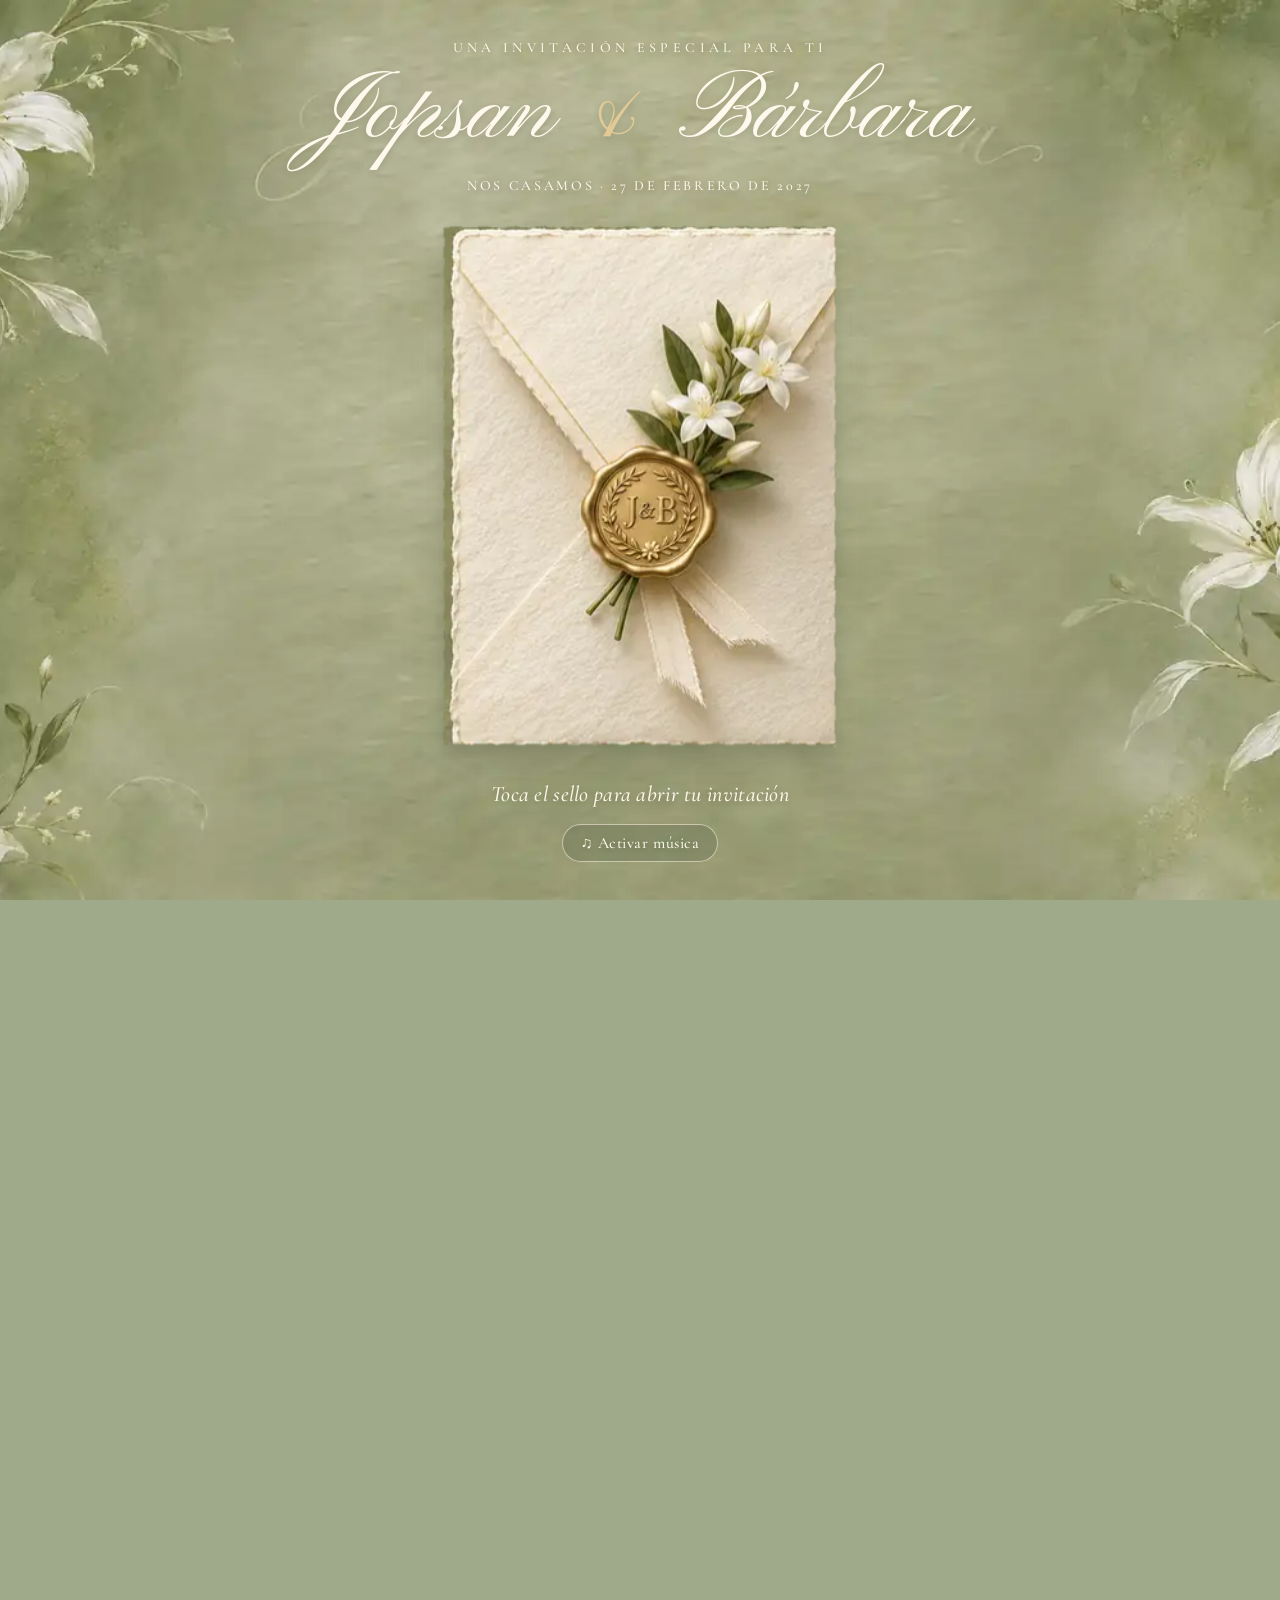
==== commit dc9624c3: "Preparar index.html con correo + nombre y control de duplicados, aún sin publicar" ====
--- a/index.html
+++ b/index.html
@@ -71,7 +71,7 @@
   <link rel="preconnect" href="https://fonts.googleapis.com">
   <link rel="preconnect" href="https://fonts.gstatic.com" crossorigin>
   <link href="https://fonts.googleapis.com/css2?family=Cormorant+Garamond:ital,wght@0,400;0,500;0,600;1,400;1,500&family=DM+Sans:wght@400;500;600;700&family=Inter:wght@300;400;500;600&family=Pinyon+Script&display=swap" rel="stylesheet">
-  <link rel="stylesheet" href="wedding-oliva.css?v=20261122-mobile-400-3">
+  <link rel="stylesheet" href="wedding-oliva.css?v=20261128-iframe-oculto-1">
   
   <link rel="stylesheet" href="texturas-oliva.css?v=20261122-texturas-1">
   <link rel="stylesheet" href="propuestas-2027.css?v=20261122-redisenio-4">
@@ -79,10 +79,10 @@
   <link rel="stylesheet" href="timeline-sin-recuadros.css?v=20261122-hitos-2">
   <link rel="stylesheet" href="herbario-acuarela-2027.css?v=20261123-fotos-color-1">
   <link rel="stylesheet" href="herbario-fix-publicado-20261123.css?v=20261123-fotos-color-1">
-  <link rel="stylesheet" href="rsvp-mejoras-20261123.css?v=2">
+  <link rel="stylesheet" href="rsvp-mejoras-20261123.css?v=20261128-correo-2">
   <link rel="stylesheet" href="herbario-florales-prueba.css?v=20261123-fotos-color-1">
   <link rel="stylesheet" href="herbario-sobre-aprobado.css?v=20261123-oliva-fotografico-1">
-  <link rel="stylesheet" href="sobre-invitacion.css?v=20261123-restaurado2">
+  <link rel="stylesheet" href="sobre-invitacion.css?v=20261128-flecha-discreta-1">
   <link rel="stylesheet" href="sobre-musica.css?v=20261123-continuidad-1">
   <link rel="stylesheet" href="sobre-transicion-cinematica.css?v=20261123-kaboom-1">
 </head>
@@ -138,7 +138,7 @@
       <span class="sobre-cine__leaf"></span><span class="sobre-cine__leaf"></span><span class="sobre-cine__leaf"></span>
     </div>
   </section>
-  <button id="sobre-repetir" class="sobre-repetir" type="button" hidden>Volver al inicio y escuchar</button>
+  <button id="sobre-repetir" class="sobre-repetir sobre-repetir--icon" type="button" hidden aria-label="Volver al inicio y escuchar" title="Volver al inicio y escuchar"><svg viewBox="0 0 24 24" width="18" height="18" focusable="false" aria-hidden="true"><path d="M19 12H5m0 0 6-6m-6 6 6 6"/></svg></button>
   <button id="sobre-musica-flotante" class="sobre-musica-flotante" type="button" aria-pressed="false" hidden>♫ Silenciar música</button>
 
   <a class="skip-link" href="#detalles">Saltar a los detalles</a>
@@ -321,6 +321,10 @@
     <label class="field" for="rsvp-fullname"><span class="field-label">Nombre y apellido</span>
       <input id="rsvp-fullname" type="text" name="fullName" maxlength="200" autocomplete="name" placeholder="Escribe tu nombre completo" required>
     </label>
+    <label class="field" for="rsvp-email"><span class="field-label">Correo electrónico</span>
+      <input id="rsvp-email" type="email" name="email" maxlength="254" autocomplete="email" inputmode="email" placeholder="correo@ejemplo.cl" required>
+      <span class="field-help">Utilizaremos tu correo junto con el nombre para evitar respuestas duplicadas. Si registras a otra persona autorizada, puedes utilizar el mismo correo con su nombre.</span>
+    </label>
     <label class="field dietary-field" data-dietary-question for="rsvp-diet">
       <span class="field-label">¿Tienes alguna alergia o restricción alimentaria?</span>
       <span class="field-help">Si asistirás y no tienes restricciones, escribe «Ninguna».</span>
@@ -383,9 +387,9 @@
   <script src="gallery-data.js?v=galeria-20261123-fotos-15-2" defer></script>
   <script src="propuestas-assets.js?v=20261122-1" defer></script>
   <script src="gallery.js?v=galeria-15-nueva-2-fix-rutas" defer></script>
-  <script src="forms-inline.js?v=20261124-publicacion-herbario-1" data-wedding-forms defer></script>
+  <script src="forms-mysql.js?v=20261128-correo-2" data-wedding-forms defer></script>
   <script src="sobre-musica.js?v=20261123-limpieza-1"></script>
-  <script src="sobre-invitacion.js?v=20261123-kaboom-1"></script>
+  <script src="sobre-invitacion.js?v=20261128-flecha-discreta-1"></script>
 </body>
 </html>
 
--- a/wedding-oliva.css
+++ b/wedding-oliva.css
@@ -2555,3 +2555,14 @@
  .wedding-form .choice{min-height:49px;padding:9px 10px;font-size:12px}
 }
 @media(max-width:355px){.wedding-form .choices{grid-template-columns:1fr}}
+
+/* El iframe de transporte se crea como hermano del formulario, no hijo:
+   oculta las páginas técnicas de Apps Script sin afectar la operación POST. */
+iframe.form-transport{
+  position:fixed!important;left:-10000px!important;top:0!important;
+  display:block!important;width:1px!important;height:1px!important;
+  min-width:0!important;min-height:0!important;
+  margin:0!important;padding:0!important;border:0!important;
+  overflow:hidden!important;clip-path:inset(50%)!important;
+  opacity:0!important;visibility:hidden!important;pointer-events:none!important;
+}
--- a/rsvp-mejoras-20261123.css
+++ b/rsvp-mejoras-20261123.css
@@ -99,3 +99,46 @@
   margin:0 auto!important;
   line-height:1.65;
 }
+
+
+/* Copia manual por WhatsApp: alternativa cuando falla Google Apps Script. */
+.wedding-manual-fallback {
+  margin:15px 0 5px;
+  padding:17px 18px;
+  border:1px solid rgba(99,120,83,.3);
+  border-radius:9px;
+  background:#f7f5ec;
+  color:#455541;
+  box-shadow:0 3px 14px rgba(48,60,42,.06);
+  font:500 13px/1.55 'DM Sans',Arial,sans-serif;
+}
+.wedding-manual-fallback[hidden],.wedding-manual-text[hidden]{display:none!important}
+.wedding-manual-fallback p{margin:0 0 12px}
+.wedding-manual-fallback .wedding-manual-copy{
+  min-height:42px;
+  display:inline-flex;
+  align-items:center;
+  justify-content:center;
+  border:1px solid #617454;
+  border-radius:999px;
+  padding:10px 18px;
+  background:#617454;
+  color:#fffdf5;
+  cursor:pointer;
+  font:600 13px/1.4 'DM Sans',Arial,sans-serif;
+}
+.wedding-manual-fallback .wedding-manual-copy:hover{background:#4d6149}
+.wedding-manual-fallback .wedding-manual-copy:focus-visible{outline:2px solid #617454;outline-offset:3px}
+.wedding-manual-fallback .wedding-manual-feedback{margin:9px 0 0;color:#435c42}
+.wedding-manual-fallback .wedding-manual-text{
+  margin-top:10px;
+  width:100%;
+  min-height:130px;
+  resize:vertical;
+  border:1px solid #bec8b3;
+  border-radius:5px;
+  padding:12px;
+  font:13px/1.5 'DM Sans',Arial,sans-serif;
+  color:#455541;
+  background:#fffdfa;
+}
--- a/sobre-invitacion.css
+++ b/sobre-invitacion.css
@@ -226,3 +226,18 @@
 @media(max-width:520px) and (max-height:700px){
  .sobre-intro__button{width:min(320px,82vw,45vh)!important}
 }
+
+/* Regreso visualmente discreto. Conserva accesibilidad y reinicio de música. */
+.sobre-repetir.sobre-repetir--icon{
+  right:16px;bottom:16px;width:40px;height:40px;padding:0;
+  display:flex;align-items:center;justify-content:center;
+  border-radius:50%;border:1px solid rgba(246,240,221,.67);
+  background:rgba(250,247,235,.73);color:#546b52;opacity:.82;
+  box-shadow:0 3px 12px rgba(38,54,35,.13);
+  backdrop-filter:blur(5px);-webkit-backdrop-filter:blur(5px);
+  transition:opacity .18s ease,background .18s ease,box-shadow .18s ease;
+}
+.sobre-repetir--icon svg{width:18px;height:18px;fill:none;stroke:currentColor;stroke-width:1.7;stroke-linecap:round;stroke-linejoin:round}
+.sobre-repetir.sobre-repetir--icon:hover{opacity:1;background:rgba(250,247,235,.96);box-shadow:0 5px 16px rgba(38,54,35,.18)}
+.sobre-repetir.sobre-repetir--icon:focus-visible{outline:2px solid #577458;outline-offset:3px;opacity:1}
+@media(max-width:520px){.sobre-repetir.sobre-repetir--icon{right:13px;bottom:13px;width:40px;height:40px}}
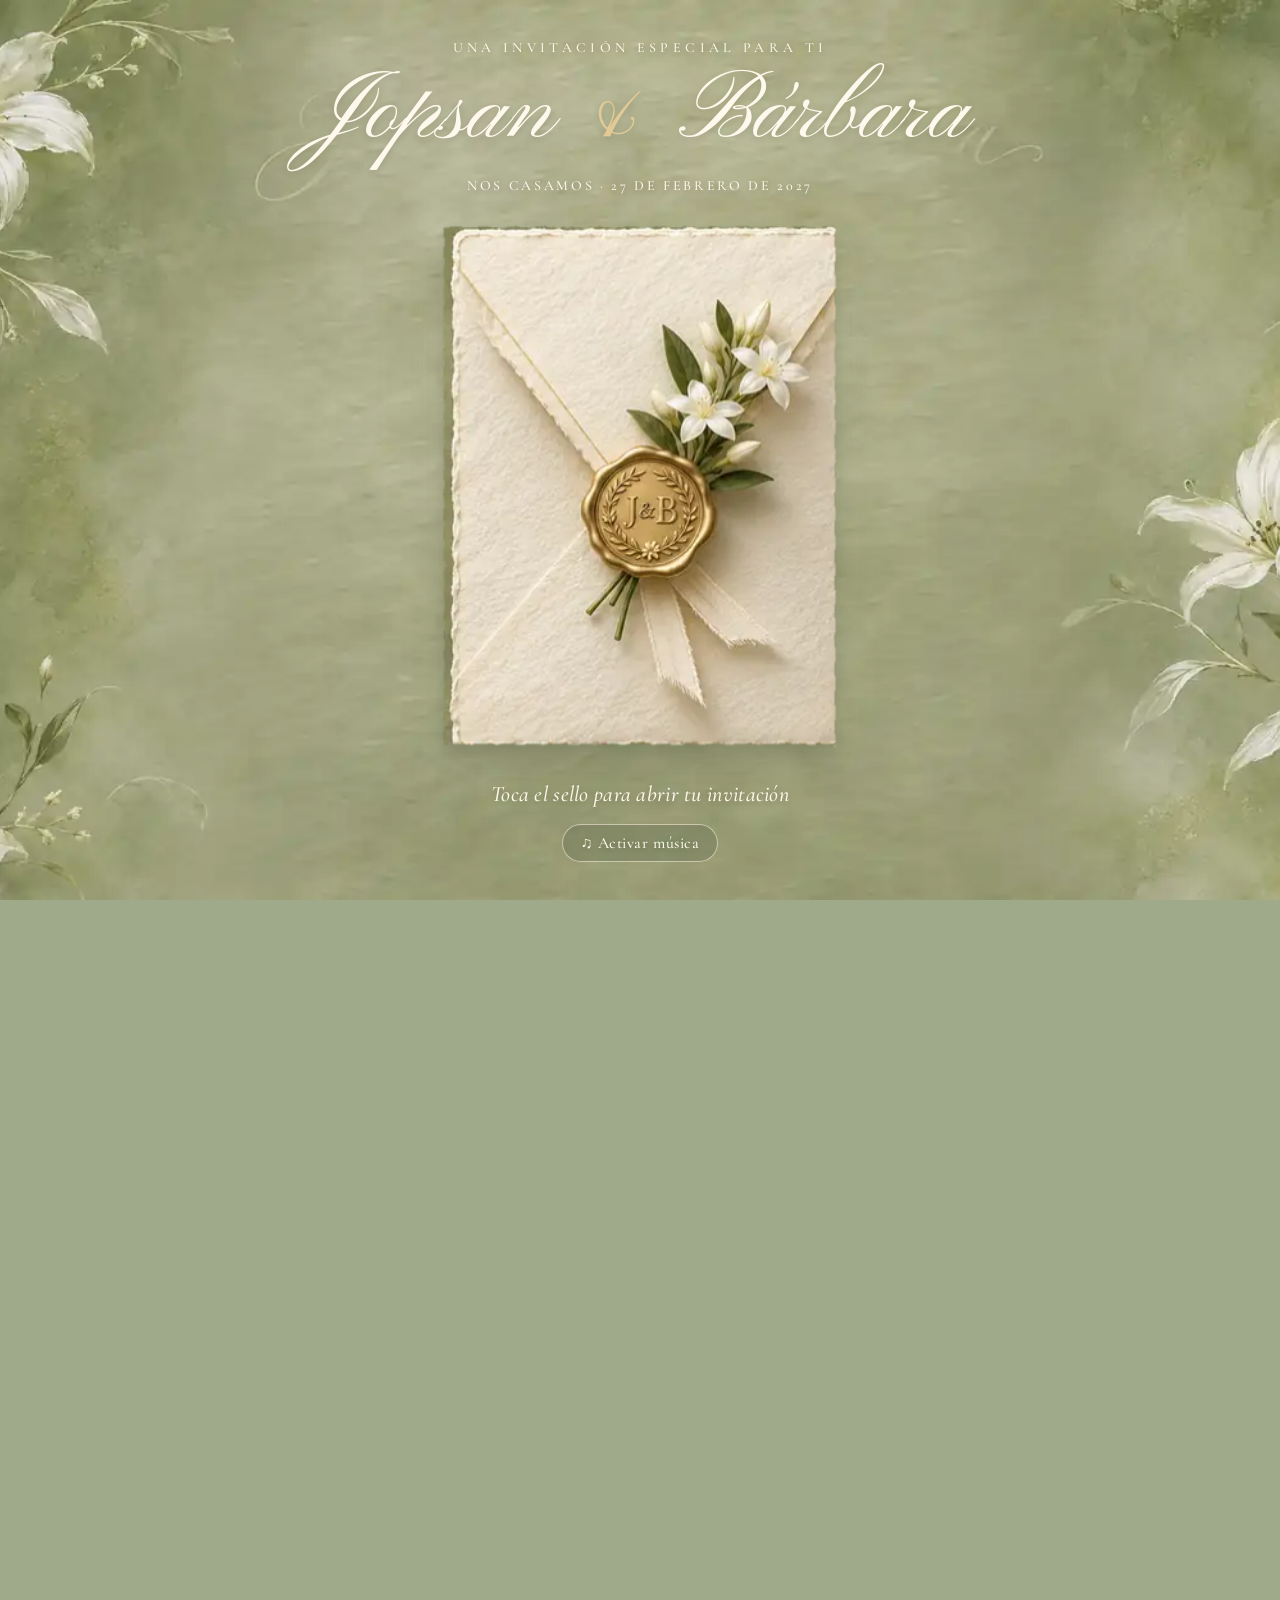
==== commit dd420446: "Simplificar respuesta registrada sin botones redundantes; corregir ancho de correo" ====
--- a/index.html
+++ b/index.html
@@ -79,7 +79,7 @@
   <link rel="stylesheet" href="timeline-sin-recuadros.css?v=20261122-hitos-2">
   <link rel="stylesheet" href="herbario-acuarela-2027.css?v=20261123-fotos-color-1">
   <link rel="stylesheet" href="herbario-fix-publicado-20261123.css?v=20261123-fotos-color-1">
-  <link rel="stylesheet" href="rsvp-mejoras-20261123.css?v=20261128-correo-2">
+  <link rel="stylesheet" href="rsvp-mejoras-20261123.css?v=20261128-confirmacion-simple-1">
   <link rel="stylesheet" href="herbario-florales-prueba.css?v=20261123-fotos-color-1">
   <link rel="stylesheet" href="herbario-sobre-aprobado.css?v=20261123-oliva-fotografico-1">
   <link rel="stylesheet" href="sobre-invitacion.css?v=20261128-flecha-discreta-1">
@@ -323,7 +323,7 @@
     </label>
     <label class="field" for="rsvp-email"><span class="field-label">Correo electrónico</span>
       <input id="rsvp-email" type="email" name="email" maxlength="254" autocomplete="email" inputmode="email" placeholder="correo@ejemplo.cl" required>
-      <span class="field-help">Utilizaremos tu correo junto con el nombre para evitar respuestas duplicadas. Si registras a otra persona autorizada, puedes utilizar el mismo correo con su nombre.</span>
+      <span class="field-help">Usaremos tu correo junto con tu nombre para evitar respuestas duplicadas. La confirmación es individual.</span>
     </label>
     <label class="field dietary-field" data-dietary-question for="rsvp-diet">
       <span class="field-label">¿Tienes alguna alergia o restricción alimentaria?</span>
@@ -333,7 +333,6 @@
     <p class="rsvp-individual-note">La invitación es individual y no incluye niños, salvo que los novios te hayan indicado expresamente lo contrario. Gracias por comprender.</p>
     <button class="form-submit" type="submit">Enviar confirmación</button>
     <p class="form-status" role="status" aria-live="polite"></p>
-    <a class="post-confirm-link" href="#regalos" hidden>Regresar a ver la página <span aria-hidden="true">→</span></a>
     <a class="form-backup" hidden target="_blank" rel="noopener noreferrer">Abrir formulario alternativo</a>
   </form>
   <noscript><p class="form-hint">Activa JavaScript para enviar tu respuesta.</p></noscript>
@@ -387,7 +386,7 @@
   <script src="gallery-data.js?v=galeria-20261123-fotos-15-2" defer></script>
   <script src="propuestas-assets.js?v=20261122-1" defer></script>
   <script src="gallery.js?v=galeria-15-nueva-2-fix-rutas" defer></script>
-  <script src="forms-mysql.js?v=20261128-correo-2" data-wedding-forms defer></script>
+  <script src="forms-mysql.js?v=20261128-confirmacion-simple-1" data-wedding-forms defer></script>
   <script src="sobre-musica.js?v=20261123-limpieza-1"></script>
   <script src="sobre-invitacion.js?v=20261128-flecha-discreta-1"></script>
 </body>
--- a/rsvp-mejoras-20261123.css
+++ b/rsvp-mejoras-20261123.css
@@ -142,3 +142,47 @@
   color:#455541;
   background:#fffdfa;
 }
+
+/* Registro opcional de otra persona expresamente autorizada, sin recargar. */
+.wedding-form .form-other-guest{display:block;width:100%;min-height:44px;margin-top:12px;padding:10px 15px;border:1px solid #65744c;border-radius:999px;color:#4a6045;background:#faf8ee;font:600 13px/1.5 'DM Sans',Arial,sans-serif;cursor:pointer}
+.wedding-form .form-other-guest[hidden]{display:none!important}
+.wedding-form .form-other-guest:hover{background:#e9eddf}
+.wedding-form .form-other-guest:focus-visible{outline:2px solid #637c57;outline-offset:3px}
+
+/* Confirmación integrada y sin acciones redundantes; el correo tiene el mismo campo editorial que el nombre. */
+body.oliva-theme .wedding-form input[type="email"]{
+  box-sizing:border-box;
+  display:block;
+  width:100%;
+  min-width:0;
+  max-width:100%;
+  min-height:49px;
+  margin:0;
+  padding:12px 14px;
+  border:1px solid #d3d2c5;
+  border-radius:4px;
+  background:#fffdf9;
+  color:#374032;
+  font:400 16px/1.2 'DM Sans','Inter',Arial,sans-serif;
+  box-shadow:none;
+}
+body.oliva-theme .wedding-form input[type="email"]:focus-visible{
+  outline:2px solid #8f9c6d;
+  outline-offset:2px;
+  border-color:#65744c;
+}
+body.oliva-theme .wedding-form .form-submit[hidden]{display:none!important}
+body.oliva-theme .wedding-form .form-status[data-success="true"]{
+  box-sizing:border-box;
+  display:flex;
+  justify-content:center;
+  align-items:center;
+  min-height:54px;
+  padding:14px 17px;
+  border:1px solid #9cae8d;
+  border-radius:5px;
+  background:#eef1e6;
+  color:#3d5c3a;
+  font:600 14px/1.5 'DM Sans','Inter',Arial,sans-serif;
+  text-align:center;
+}
